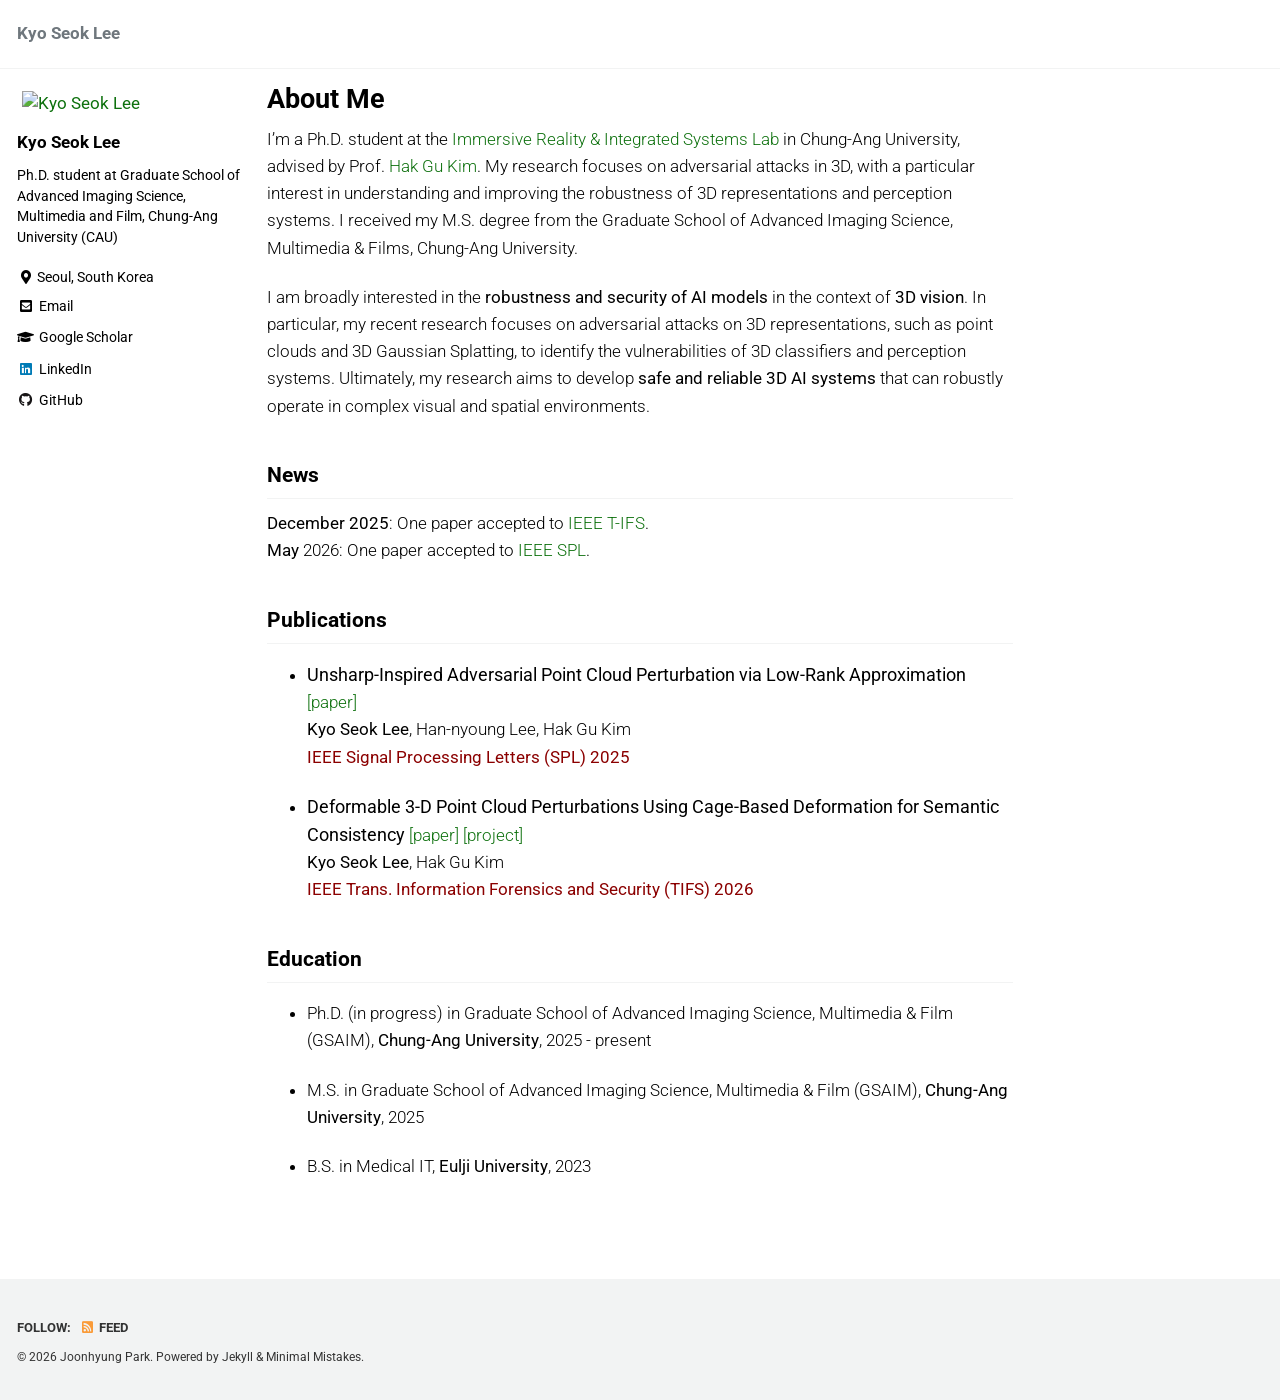
==== index.html @ c9bb4ba4 "Update index.html" ====
<!doctype html>
<!--
  Minimal Mistakes Jekyll Theme 4.24.0 by Michael Rose
  Copyright 2013-2020 Michael Rose - mademistakes.com | @mmistakes
  Free for personal and commercial use under the MIT license
  https://github.com/mmistakes/minimal-mistakes/blob/master/LICENSE
-->
<html lang="en" class="no-js">
  <head>
    <meta charset="utf-8">

<!-- begin _includes/seo.html --><title>About Me - Kyo Seok Lee</title>
<meta name="description" content="About Me">


  <meta name="author" content="Kyo Seok Lee">
  


<meta property="og:type" content="website">
<meta property="og:locale" content="en_US">
<meta property="og:site_name" content="Kyo Seok Lee">
<meta property="og:title" content="About Me">
<meta property="og:url" content="https://kslee990614.github.io//">


  <meta property="og:description" content="About Me">











  

  


<link rel="canonical" href="https://kslee990614.github.io//">




<script type="application/ld+json">
  {
    "@context": "https://schema.org",
    
      "@type": "Person",
      "name": "Kyo Seok Lee",
      "url": "https://kslee990614.github.io//"
    
  }
</script>







<!-- end _includes/seo.html -->



  <link href="/feed.xml" type="application/atom+xml" rel="alternate" title="Kyo Seok Lee Feed">


<!-- https://t.co/dKP3o1e -->
<meta name="viewport" content="width=device-width, initial-scale=1.0">

<script>
  document.documentElement.className = document.documentElement.className.replace(/\bno-js\b/g, '') + ' js ';
</script>

<!-- For all browsers -->
<link rel="stylesheet" href="/assets/css/main.css">
<link rel="stylesheet" href="/assets/css/custom.css">
<link rel="preload" href="https://cdn.jsdelivr.net/npm/@fortawesome/fontawesome-free@5/css/all.min.css" as="style" onload="this.onload=null;this.rel='stylesheet'">
<noscript><link rel="stylesheet" href="https://cdn.jsdelivr.net/npm/@fortawesome/fontawesome-free@5/css/all.min.css"></noscript>



    <!-- start custom head snippets -->

<!-- insert favicons. use https://realfavicongenerator.net/ -->

<!-- end custom head snippets -->

  </head>

  <body class="layout--single about-page">
    <nav class="skip-links">
  <ul>
    <li><a href="#site-nav" class="screen-reader-shortcut">Skip to primary navigation</a></li>
    <li><a href="#main" class="screen-reader-shortcut">Skip to content</a></li>
    <li><a href="#footer" class="screen-reader-shortcut">Skip to footer</a></li>
  </ul>
</nav>

    <!--[if lt IE 9]>
<div class="notice--danger align-center" style="margin: 0;">You are using an <strong>outdated</strong> browser. Please <a href="https://browsehappy.com/">upgrade your browser</a> to improve your experience.</div>
<![endif]-->

    

<div class="masthead">
  <div class="masthead__inner-wrap">
    <div class="masthead__menu">
      <nav id="site-nav" class="greedy-nav">
        
        <a class="site-title" href="/">
          Kyo Seok Lee
          
        </a>
        <ul class="visible-links"></ul>
        
        <button class="greedy-nav__toggle hidden" type="button">
          <span class="visually-hidden">Toggle menu</span>
          <div class="navicon"></div>
        </button>
        <ul class="hidden-links hidden"></ul>
      </nav>
    </div>
  </div>
</div>


    <div class="initial-content">
      



<div id="main" role="main">
  
  <div class="sidebar sticky">
  


<div itemscope itemtype="https://schema.org/Person" class="h-card">

  
    <div class="author__avatar">
      <a href="https://kslee990614.github.io//">
        <img src="/images/kslee_profile.jpg" alt="Kyo Seok Lee" itemprop="image" class="u-photo">
      </a>
    </div>
  

  <div class="author__content">
    <h3 class="author__name p-name" itemprop="name">
      <a class="u-url" rel="me" href="https://kslee990614.github.io//" itemprop="url">Kyo Seok Lee</a>
    </h3>
    
      <div class="author__bio p-note" itemprop="description">
        <p>Ph.D. student at Graduate School of Advanced Imaging Science, Multimedia and Film, Chung-Ang University (CAU)</p>

      </div>
    
  </div>

  <div class="author__urls-wrapper">
    <button class="btn btn--inverse">Follow</button>
    <ul class="author__urls social-icons">
      
        <li itemprop="homeLocation" itemscope itemtype="https://schema.org/Place">
          <i class="fas fa-fw fa-map-marker-alt" aria-hidden="true"></i> <span itemprop="name" class="p-locality">Seoul, South Korea</span>
        </li>
      

      
        
          
            <li><a href="mailto:kslee99@cau.ac.kr" rel="nofollow noopener noreferrer me"><i class="fas fa-fw fa-envelope-square" aria-hidden="true"></i><span class="label">Email</span></a></li>
          
        
          
            <li><a href="https://scholar.google.com/citations?hl=en&user=N39QVlcAAAAJ" rel="nofollow noopener noreferrer me"><i class="fas fa-graduation-cap" aria-hidden="true"></i><span class="label">Google Scholar</span></a></li>
          
        
          
            <li><a href="https://www.linkedin.com/in/kyo-seok-lee-4616b9276/" rel="nofollow noopener noreferrer me"><i class="fab fa-fw fa-linkedin" aria-hidden="true"></i><span class="label">LinkedIn</span></a></li>
          
        
          
        
          
            <li><a href="https://github.com/kslee990614" rel="nofollow noopener noreferrer me"><i class="fab fa-fw fa-github" aria-hidden="true"></i><span class="label">GitHub</span></a></li>
          
        
          
        
      

      

      

      

      

      

      

      

      

      

      

      

      

      

      

      

      

      

      

      

      

      

      

      

      

      <!--
  <li>
    <a href="http://link-to-whatever-social-network.com/user/" itemprop="sameAs" rel="nofollow noopener noreferrer me">
      <i class="fas fa-fw" aria-hidden="true"></i> Custom Social Profile Link
    </a>
  </li>
-->
    </ul>
  </div>
</div>
  
  </div>


  <article class="page h-entry about-page" itemscope itemtype="https://schema.org/CreativeWork">
    <meta itemprop="headline" content="About Me">
    <meta itemprop="description" content="About Me">
    
    

    <div class="page__inner-wrap">
      
        <header>
          <h1 id="page-title" class="page__title p-name" itemprop="headline">
            <a href="https://kslee990614.github.io//" class="u-url" itemprop="url">About Me
</a>
          </h1>
          


        </header>
      

      <section class="page__content e-content" itemprop="text">
        
        <p>I’m a Ph.D. student at the <a href="https://www.irislab.cau.ac.kr/">Immersive Reality & Integrated Systems Lab</a> in Chung-Ang University, advised by Prof. <a href="https://hgkimcau.github.io/">Hak Gu Kim</a>. My research focuses on adversarial attacks in 3D, with a particular interest in understanding and improving the robustness of 3D representations and perception systems. I received my M.S. degree from the Graduate School of Advanced Imaging Science, Multimedia & Films, Chung-Ang University.</p>
        
<!-- My research interest falls into enhancing the understanding of unstructured/video data modalities through the guidance of large language models. With these goals in mind, my recent focus has been on linking diverse modalities into the core of large language model **through the lens of graph-structured knowledge**, *e.g.* object graphs (3D vision), knowledge graphs (natural language), and scene graphs (video). In this endeavor, I work on building algorithms that leverage relational information of data therein, **revisiting real-world problems within a graph-based framework to provide a structured understanding of complex data modalities** in large language models. -->
<p>I am broadly interested in the <strong>robustness and security of AI models</strong> in the context of <strong>3D vision</strong>. In particular, my recent research focuses on adversarial attacks on 3D representations, such as point clouds and 3D Gaussian Splatting, to identify the vulnerabilities of 3D classifiers and perception systems. Ultimately, my research aims to develop <strong>safe and reliable 3D AI systems</strong> that can robustly operate in complex visual and spatial environments.</p>

<!-- Before the LLM era, I worked on modeling complex modalities through the lens of graph-structured knowledge, revisiting real-world problems to provide compositional understanding to machine learning models. -->

<!-- - Multimodal Large Language Models: Generation and Comprehension
- Multimodal Reasoning
- Graphical User Interface (GUI) Agent
- Compositional Generalization (*a.k.a* Object-centric Learning)
- Graph-driven Compositional Modal Understanding -->

<!---**Learning on 3D Vision**\\
My primary research interest in 3D vision falls into two branches following: 1) **Cross-modal 3D understanding**. It aims to harness the power of auxiliary data modalities for an in-depth comprehension of complex 3D data. Currently, I'm working on open-vocabulary 3D scene segmentation with object-relational graphs leveraging recent language foundation models' capabilities. 2) **Sim-to-real adaptation for 3D data**. My recent research efforts have been dedicated to narrowing the domain gap between synthetic and real-world 3D data. Ranging from developing adaptation strategies to curating 3D photorealistic datasets, my recent objective is to facilitate successful sim-to-real transfer across a broad range of 3D vision tasks.
-->
<h2 id="news">News</h2>
<p>
<strong>December 2025</strong>: One paper accepted to <span style="color:#0E710E;">IEEE T-IFS</span>.<br>
<strong>May</strong> 2026</strong>: One paper accepted to <span style="color:#0E710E;">IEEE SPL</span>.<br>
</p>

<h2 id="publications">Publications</h2>
<ul>
  <li>
    <p><strong><font size="4">Unsharp-Inspired Adversarial Point Cloud Perturbation via Low-Rank Approximation</font></strong>
<a href="https://ieeexplore.ieee.org/document/11534487">[paper]</a> <br>
<strong>Kyo Seok Lee</strong>, Han-nyoung Lee, Hak Gu Kim
<br>
<span style="color:darkred"><strong>IEEE Signal Processing Letters (SPL) 2025</strong></span></p>
  </li>

  <li>
    <p><strong><font size="4">Deformable 3-D Point Cloud Perturbations Using Cage-Based Deformation for Semantic Consistency</font></strong>
<a href="https://ieeexplore.ieee.org/document/11320277">[paper]</a> 
<a href="https://cau-irislab.github.io/Deformable-3D-ADV/">[project]</a> <br>
<strong>Kyo Seok Lee</strong>, Hak Gu Kim
<br>
<span style="color:darkred"><strong>IEEE Trans. Information Forensics and Security (TIFS) 2026</strong></span></p>
  </li>
</ul>

<h2 id="education">Education</h2>
<ul>
  <li>
    <p>Ph.D. (in progress) in Graduate School of Advanced Imaging Science, Multimedia & Film (GSAIM), 
    <strong>Chung-Ang University</strong>, 2025 - present</p>
  </li>

  <li>
    <p>M.S. in Graduate School of Advanced Imaging Science, Multimedia & Film (GSAIM), 
    <strong>Chung-Ang University</strong>, 2025</p>
  </li>

  <li>
    <p>B.S. in Medical IT, 
    <strong>Eulji University</strong>, 2023</p>
  </li>
</ul>
        
      </section>

      <footer class="page__meta">
        
        


        

      </footer>

      

      
    </div>

    
  </article>

  
  
</div>
    </div>

    

    <div id="footer" class="page__footer">
      <footer>
        <!-- start custom footer snippets -->

<!-- end custom footer snippets -->
        <div class="page__footer-follow">
  <ul class="social-icons">
    
      <li><strong>Follow:</strong></li>
    

    
      
        
      
        
      
        
      
        
      
        
      
        
      
    

    
      <li><a href="/feed.xml"><i class="fas fa-fw fa-rss-square" aria-hidden="true"></i> Feed</a></li>
    
  </ul>
</div>

<div class="page__footer-copyright">© 2026 Joonhyung Park. Powered by <a href="https://jekyllrb.com" rel="nofollow">Jekyll</a> &amp; <a href="https://mademistakes.com/work/minimal-mistakes-jekyll-theme/" rel="nofollow">Minimal Mistakes</a>.</div>

      </footer>
    </div>

    
  <script src="/assets/js/main.min.js"></script>










  </body>
</html>
---- assets/css/main.css ----
@import url("https://fonts.googleapis.com/css2?family=Roboto:wght@300;400;500;700&family=Roboto+Slab:wght@300;400;500;700&display=swap");.page__content p,.page__content li,.page__content blockquote,.page__content td,.page__content th{font-family:'Roboto', sans-serif;font-weight:300;line-height:1.6em;color:#000}.page__content strong,.page__content b{font-weight:400}.navigation ul a{font-family:'Roboto Slab', serif;font-weight:400}a{text-decoration:none}a:hover{text-decoration:none}/*!
 * Minimal Mistakes Jekyll Theme 4.24.0 by Michael Rose
 * Copyright 2013-2020 Michael Rose - mademistakes.com | @mmistakes
 * Licensed under MIT (https://github.com/mmistakes/minimal-mistakes/blob/master/LICENSE)
*/.mfp-counter{font-family:"Roboto Slab",serif}.mfp-bg{top:0;left:0;width:100%;height:100%;z-index:1042;overflow:hidden;position:fixed;background:#000;opacity:.8;filter:alpha(opacity=80)}.mfp-wrap{top:0;left:0;width:100%;height:100%;z-index:1043;position:fixed;outline:none !important;-webkit-backface-visibility:hidden}.mfp-container{text-align:center;position:absolute;width:100%;height:100%;left:0;top:0;padding:0 8px;-webkit-box-sizing:border-box;-moz-box-sizing:border-box;box-sizing:border-box}.mfp-container:before{content:'';display:inline-block;height:100%;vertical-align:middle}.mfp-align-top .mfp-container:before{display:none}.mfp-content{position:relative;display:inline-block;vertical-align:middle;margin:0 auto;text-align:left;z-index:1045}.mfp-inline-holder .mfp-content,.mfp-ajax-holder .mfp-content{width:100%;cursor:auto}.mfp-ajax-cur{cursor:progress}.mfp-zoom-out-cur,.mfp-zoom-out-cur .mfp-image-holder .mfp-close{cursor:-moz-zoom-out;cursor:-webkit-zoom-out;cursor:zoom-out}.mfp-zoom{cursor:pointer;cursor:-webkit-zoom-in;cursor:-moz-zoom-in;cursor:zoom-in}.mfp-auto-cursor .mfp-content{cursor:auto}.mfp-close,.mfp-arrow,.mfp-preloader,.mfp-counter{-webkit-user-select:none;-moz-user-select:none;user-select:none}.mfp-loading.mfp-figure{display:none}.mfp-hide{display:none !important}.mfp-preloader{color:#ccc;position:absolute;top:50%;width:auto;text-align:center;margin-top:-0.8em;left:8px;right:8px;z-index:1044}.mfp-preloader a{color:#ccc}.mfp-preloader a:hover{color:#fff}.mfp-s-ready .mfp-preloader{display:none}.mfp-s-error .mfp-content{display:none}button.mfp-close,button.mfp-arrow{overflow:visible;cursor:pointer;background:transparent;border:0;-webkit-appearance:none;display:block;outline:none;padding:0;z-index:1046;-webkit-box-shadow:none;box-shadow:none}button::-moz-focus-inner{padding:0;border:0}.mfp-close{width:44px;height:44px;line-height:44px;position:absolute;right:0;top:0;text-decoration:none;text-align:center;opacity:1;filter:alpha(opacity=100);padding:0 0 18px 10px;color:#fff;font-style:normal;font-size:28px;font-family:"Roboto Slab",serif}.mfp-close:hover,.mfp-close:focus{opacity:1;filter:alpha(opacity=100)}.mfp-close:active{top:1px}.mfp-close-btn-in .mfp-close{color:#fff}.mfp-image-holder .mfp-close,.mfp-iframe-holder .mfp-close{color:#fff;right:-6px;text-align:right;padding-right:6px;width:100%}.mfp-counter{position:absolute;top:0;right:0;color:#ccc;font-size:12px;line-height:18px}.mfp-arrow{position:absolute;opacity:1;filter:alpha(opacity=100);margin:0;top:50%;margin-top:-55px;padding:0;width:90px;height:110px;-webkit-tap-highlight-color:transparent}.mfp-arrow:active{margin-top:-54px}.mfp-arrow:hover,.mfp-arrow:focus{opacity:1;filter:alpha(opacity=100)}.mfp-arrow:before,.mfp-arrow:after,.mfp-arrow .mfp-b,.mfp-arrow .mfp-a{content:'';display:block;width:0;height:0;position:absolute;left:0;top:0;margin-top:35px;margin-left:35px;border:medium inset transparent}.mfp-arrow:after,.mfp-arrow .mfp-a{border-top-width:13px;border-bottom-width:13px;top:8px}.mfp-arrow:before,.mfp-arrow .mfp-b{border-top-width:21px;border-bottom-width:21px;opacity:0.7}.mfp-arrow-left{left:0}.mfp-arrow-left:after,.mfp-arrow-left .mfp-a{border-right:17px solid #fff;margin-left:31px}.mfp-arrow-left:before,.mfp-arrow-left .mfp-b{margin-left:25px;border-right:27px solid #fff}.mfp-arrow-right{right:0}.mfp-arrow-right:after,.mfp-arrow-right .mfp-a{border-left:17px solid #fff;margin-left:39px}.mfp-arrow-right:before,.mfp-arrow-right .mfp-b{border-left:27px solid #fff}.mfp-iframe-holder{padding-top:40px;padding-bottom:40px}.mfp-iframe-holder .mfp-content{line-height:0;width:100%;max-width:900px}.mfp-iframe-holder .mfp-close{top:-40px}.mfp-iframe-scaler{width:100%;height:0;overflow:hidden;padding-top:56.25%}.mfp-iframe-scaler iframe{position:absolute;display:block;top:0;left:0;width:100%;height:100%;box-shadow:0 0 8px rgba(0,0,0,0.6);background:#000}img.mfp-img{width:auto;max-width:100%;height:auto;display:block;line-height:0;-webkit-box-sizing:border-box;-moz-box-sizing:border-box;box-sizing:border-box;padding:40px 0 40px;margin:0 auto}.mfp-figure{line-height:0}.mfp-figure:after{content:'';position:absolute;left:0;top:40px;bottom:40px;display:block;right:0;width:auto;height:auto;z-index:-1;box-shadow:0 0 8px rgba(0,0,0,0.6);background:#444}.mfp-figure small{color:#bdbdbd;display:block;font-size:12px;line-height:14px}.mfp-figure figure{margin:0}.mfp-figure figcaption{margin-top:0;margin-bottom:0}.mfp-bottom-bar{margin-top:-36px;position:absolute;top:100%;left:0;width:100%;cursor:auto}.mfp-title{text-align:left;line-height:18px;color:#f3f3f3;word-wrap:break-word;padding-right:36px}.mfp-image-holder .mfp-content{max-width:100%}.mfp-gallery .mfp-image-holder .mfp-figure{cursor:pointer}@media screen and (max-width: 800px) and (orientation: landscape), screen and (max-height: 300px){.mfp-img-mobile .mfp-image-holder{padding-left:0;padding-right:0}.mfp-img-mobile img.mfp-img{padding:0}.mfp-img-mobile .mfp-figure:after{top:0;bottom:0}.mfp-img-mobile .mfp-figure small{display:inline;margin-left:5px}.mfp-img-mobile .mfp-bottom-bar{background:rgba(0,0,0,0.6);bottom:0;margin:0;top:auto;padding:3px 5px;position:fixed;-webkit-box-sizing:border-box;-moz-box-sizing:border-box;box-sizing:border-box}.mfp-img-mobile .mfp-bottom-bar:empty{padding:0}.mfp-img-mobile .mfp-counter{right:5px;top:3px}.mfp-img-mobile .mfp-close{top:0;right:0;width:35px;height:35px;line-height:35px;background:rgba(0,0,0,0.6);position:fixed;text-align:center;padding:0}}@media all and (max-width: 900px){.mfp-arrow{-webkit-transform:scale(0.75);transform:scale(0.75)}.mfp-arrow-left{-webkit-transform-origin:0;transform-origin:0}.mfp-arrow-right{-webkit-transform-origin:100%;transform-origin:100%}.mfp-container{padding-left:6px;padding-right:6px}}.mfp-ie7 .mfp-img{padding:0}.mfp-ie7 .mfp-bottom-bar{width:600px;left:50%;margin-left:-300px;margin-top:5px;padding-bottom:5px}.mfp-ie7 .mfp-container{padding:0}.mfp-ie7 .mfp-content{padding-top:44px}.mfp-ie7 .mfp-close{top:0;right:0;padding-top:0}a:focus,button:focus{outline:thin dotted #6f777d;outline:5px auto #6f777d;outline-offset:-2px}*{box-sizing:border-box}html{box-sizing:border-box;background-color:#fff;font-size:16px;-webkit-text-size-adjust:100%;-ms-text-size-adjust:100%}@media (min-width: 48em){html{font-size:15px}}@media (min-width: 57.8125em){html{font-size:15px}}@media (min-width: 80em){html{font-size:17px}}body{margin:0}::-moz-selection{color:#fff;background:#000}::selection{color:#fff;background:#000}article,aside,details,figcaption,figure,footer,header,hgroup,main,nav,section{display:block}audio,canvas,video{display:inline-block;*display:inline;*zoom:1}audio:not([controls]){display:none}a{color:#0E710E}a:hover,a:active{outline:0}sub,sup{position:relative;font-size:75%;line-height:0;vertical-align:baseline}sup{top:-0.5em}sub{bottom:-0.25em}img{max-width:100%;width:auto\9;height:auto;vertical-align:middle;border:0;-ms-interpolation-mode:bicubic}#map_canvas img,.google-maps img{max-width:none}button,input,select,textarea{margin:0;font-size:100%;vertical-align:middle}button,input{*overflow:visible;line-height:normal}button::-moz-focus-inner,input::-moz-focus-inner{padding:0;border:0}button,html input[type="button"],input[type="reset"],input[type="submit"]{-webkit-appearance:button;cursor:pointer}label,select,button,input[type="button"],input[type="reset"],input[type="submit"],input[type="radio"],input[type="checkbox"]{cursor:pointer}input[type="search"]{box-sizing:border-box;-webkit-appearance:textfield}input[type="search"]::-webkit-search-decoration,input[type="search"]::-webkit-search-cancel-button{-webkit-appearance:none}textarea{overflow:auto;vertical-align:top}html{position:relative;min-height:100%}body{margin:0;padding:0;color:#000;font-family:"Roboto",sans-serif;line-height:1.5}body.overflow--hidden{overflow:hidden}h1,h2,h3,h4,h5,h6{margin:2em 0 0.5em;line-height:1.2;font-family:"Roboto",sans-serif;font-weight:bold}h1{margin-top:0;font-size:1.563em}h2{font-size:1.25em}h3{font-size:1.125em}h4{font-size:1.0625em}h5{font-size:1.03125em}h6{font-size:1em}small,.small{font-size:.75em}p{margin-bottom:1.3em}u,ins{text-decoration:none;border-bottom:1px solid #000}u a,ins a{color:inherit}del a{color:inherit}p,pre,blockquote,ul,ol,dl,figure,table,fieldset{orphans:3;widows:3}abbr[title],abbr[data-original-title]{text-decoration:none;cursor:help;border-bottom:1px dotted #000}blockquote{margin:2em 1em 2em 0;padding-left:1em;padding-right:1em;font-style:italic;border-left:0.25em solid #6f777d}blockquote cite{font-style:italic}blockquote cite:before{content:"\2014";padding-right:5px}a:visited{color:#0E710E}a:hover{color:#0b550b;outline:0}tt,code,kbd,samp,pre{font-family:Monaco,Consolas,"Lucida Console",monospace}pre{overflow-x:auto}p>code,a>code,li>code,figcaption>code,td>code{padding-top:0.1rem;padding-bottom:0.1rem;font-size:0.8em;background:#fafafa;border-radius:4px}p>code:before,p>code:after,a>code:before,a>code:after,li>code:before,li>code:after,figcaption>code:before,figcaption>code:after,td>code:before,td>code:after{letter-spacing:-0.2em;content:"\00a0"}hr{display:block;margin:1em 0;border:0;border-top:1px solid #f2f3f3}ul li,ol li{margin-bottom:0.5em}li ul,li ol{margin-top:0.5em}figure{display:-webkit-box;display:flex;-webkit-box-pack:justify;justify-content:space-between;-webkit-box-align:start;align-items:flex-start;flex-wrap:wrap;margin:2em 0}figure img,figure iframe,figure .fluid-width-video-wrapper{margin-bottom:1em}figure img{width:100%;border-radius:4px;-webkit-transition:all 0.2s ease-in-out;transition:all 0.2s ease-in-out}figure>a{display:block}@media (min-width: 37.5em){figure.half>a,figure.half>img{width:calc(50% - 0.5em)}}figure.half figcaption{width:100%}@media (min-width: 37.5em){figure.third>a,figure.third>img{width:calc(33.3333% - 0.5em)}}figure.third figcaption{width:100%}figcaption{margin-bottom:0.5em;color:#333;font-family:"Roboto Slab",serif;font-size:.75em}figcaption a{-webkit-transition:all 0.2s ease-in-out;transition:all 0.2s ease-in-out}figcaption a:hover{color:#0b550b}svg:not(:root){overflow:hidden}nav ul{margin:0;padding:0}nav li{list-style:none}nav a{text-decoration:none}nav ul li,nav ol li{margin-bottom:0}nav li ul,nav li ol{margin-top:0}b,i,strong,em,blockquote,p,q,span,figure,img,h1,h2,header,input,a,tr,td,form button,input[type="submit"],.btn,.highlight,.archive__item-teaser{-webkit-transition:all 0.2s ease-in-out;transition:all 0.2s ease-in-out}form{margin:0 0 5px 0;padding:1em;background-color:#f2f3f3}form fieldset{margin-bottom:5px;padding:0;border-width:0}form legend{display:block;width:100%;margin-bottom:10px;*margin-left:-7px;padding:0;color:#000;border:0;white-space:normal}form p{margin-bottom:2.5px}form ul{list-style-type:none;margin:0 0 5px 0;padding:0}form br{display:none}label,input,button,select,textarea{vertical-align:baseline;*vertical-align:middle}input,button,select,textarea{box-sizing:border-box;font-family:-apple-system,BlinkMacSystemFont,"Roboto","Segoe UI","Helvetica Neue","Lucida Grande",Arial,sans-serif}label{display:block;margin-bottom:0.25em;color:#000;cursor:pointer}label small{font-size:.75em}label input,label textarea,label select{display:block}input,textarea,select{display:inline-block;width:100%;padding:0.25em;margin-bottom:0.5em;color:#000;background-color:#fff;border:#f2f3f3;border-radius:4px;box-shadow:0 1px 1px rgba(0,0,0,0.125)}.input-mini{width:60px}.input-small{width:90px}input[type="image"],input[type="checkbox"],input[type="radio"]{width:auto;height:auto;padding:0;margin:3px 0;*margin-top:0;line-height:normal;cursor:pointer;border-radius:0;border:0 \9;box-shadow:none}input[type="checkbox"],input[type="radio"]{box-sizing:border-box;padding:0;*width:13px;*height:13px}input[type="image"]{border:0}input[type="file"]{width:auto;padding:initial;line-height:initial;border:initial;background-color:transparent;background-color:initial;box-shadow:none}input[type="button"],input[type="reset"],input[type="submit"]{width:auto;height:auto;cursor:pointer;*overflow:visible}select,input[type="file"]{*margin-top:4px}select{width:auto;background-color:#fff}select[multiple],select[size]{height:auto}textarea{resize:vertical;height:auto;overflow:auto;vertical-align:top}input[type="hidden"]{display:none}.form{position:relative}.radio,.checkbox{padding-left:18px;font-weight:normal}.radio input[type="radio"],.checkbox input[type="checkbox"]{float:left;margin-left:-18px}.radio.inline,.checkbox.inline{display:inline-block;padding-top:5px;margin-bottom:0;vertical-align:middle}.radio.inline+.radio.inline,.checkbox.inline+.checkbox.inline{margin-left:10px}input[disabled],select[disabled],textarea[disabled],input[readonly],select[readonly],textarea[readonly]{opacity:0.5;cursor:not-allowed}input:focus,textarea:focus{border-color:#6f777d;outline:0;outline:thin dotted \9;box-shadow:inset 0 1px 3px rgba(0,0,0,0.06),0 0 5px rgba(111,119,125,0.7)}input[type="file"]:focus,input[type="radio"]:focus,input[type="checkbox"]:focus,select:focus{box-shadow:none}.help-block,.help-inline{color:#333}.help-block{display:block;margin-bottom:1em;line-height:1em}.help-inline{display:inline-block;vertical-align:middle;padding-left:5px}.form-group{margin-bottom:5px;padding:0;border-width:0}.form-inline input,.form-inline textarea,.form-inline select{display:inline-block;margin-bottom:0}.form-inline label{display:inline-block}.form-inline .radio,.form-inline .checkbox,.form-inline .radio{padding-left:0;margin-bottom:0;vertical-align:middle}.form-inline .radio input[type="radio"],.form-inline .checkbox input[type="checkbox"]{float:left;margin-left:0;margin-right:3px}.form-search input,.form-search textarea,.form-search select{display:inline-block;margin-bottom:0}.form-search .search-query{padding-left:14px;padding-right:14px;margin-bottom:0;border-radius:14px}.form-search label{display:inline-block}.form-search .radio,.form-search .checkbox,.form-inline .radio{padding-left:0;margin-bottom:0;vertical-align:middle}.form-search .radio input[type="radio"],.form-search .checkbox input[type="checkbox"]{float:left;margin-left:0;margin-right:3px}.form--loading:before{content:""}.form--loading .form__spinner{display:block}.form:before{position:absolute;top:0;left:0;width:100%;height:100%;background-color:rgba(255,255,255,0.7);z-index:10}.form__spinner{display:none;position:absolute;top:50%;left:50%;z-index:11}table{display:block;margin-bottom:1em;width:100%;font-family:"Roboto",sans-serif;font-size:.75em;border-collapse:collapse;overflow-x:auto}table+table{margin-top:1em}thead{background-color:#f2f3f3;border-bottom:2px solid #b6b6b6}th{padding:0.5em;font-weight:bold;text-align:left}td{padding:0.5em;border-bottom:1px solid #b6b6b6}tr,td,th{vertical-align:middle}@-webkit-keyframes intro{0%{opacity:0}100%{opacity:1}}@keyframes intro{0%{opacity:0}100%{opacity:1}}.btn{display:inline-block;margin-bottom:0.25em;padding:0.5em 1em;font-family:-apple-system,BlinkMacSystemFont,"Roboto","Segoe UI","Helvetica Neue","Lucida Grande",Arial,sans-serif;font-size:.75em;font-weight:bold;text-align:center;text-decoration:none;border-width:0;border-radius:4px;cursor:pointer}.btn .icon{margin-right:0.5em}.btn .icon+.hidden{margin-left:-0.5em}.btn--primary{background-color:#6f777d;color:#fff}.btn--primary:visited{background-color:#6f777d;color:#fff}.btn--primary:hover{background-color:#595f64;color:#fff}.btn--inverse{background-color:#fff;color:#3d4144;border:1px solid #f2f3f3}.btn--inverse:visited{background-color:#fff;color:#3d4144}.btn--inverse:hover{background-color:#ccc;color:#3d4144}.btn--light-outline{background-color:transparent;color:#fff;border:1px solid #fff}.btn--light-outline:visited{background-color:transparent;color:#fff}.btn--light-outline:hover{background-color:rgba(0,0,0,0.2);color:#fff}.btn--success{background-color:#3fa63f;color:#fff}.btn--success:visited{background-color:#3fa63f;color:#fff}.btn--success:hover{background-color:#328532;color:#fff}.btn--warning{background-color:#d67f05;color:#fff}.btn--warning:visited{background-color:#d67f05;color:#fff}.btn--warning:hover{background-color:#ab6604;color:#fff}.btn--danger{background-color:#ee5f5b;color:#fff}.btn--danger:visited{background-color:#ee5f5b;color:#fff}.btn--danger:hover{background-color:#be4c49;color:#fff}.btn--info{background-color:#3b9cba;color:#fff}.btn--info:visited{background-color:#3b9cba;color:#fff}.btn--info:hover{background-color:#2f7d95;color:#fff}.btn--facebook{background-color:#3b5998;color:#fff}.btn--facebook:visited{background-color:#3b5998;color:#fff}.btn--facebook:hover{background-color:#2f477a;color:#fff}.btn--twitter{background-color:#55acee;color:#fff}.btn--twitter:visited{background-color:#55acee;color:#fff}.btn--twitter:hover{background-color:#448abe;color:#fff}.btn--linkedin{background-color:#007bb6;color:#fff}.btn--linkedin:visited{background-color:#007bb6;color:#fff}.btn--linkedin:hover{background-color:#006292;color:#fff}.btn--block{display:block;width:100%}.btn--block+.btn--block{margin-top:0.25em}.btn--disabled{pointer-events:none;cursor:not-allowed;filter:alpha(opacity=65);box-shadow:none;opacity:0.65}.btn--x-large{font-size:1.25em}.btn--large{font-size:1em}.btn--small{font-size:.6875em}.notice{margin:2em 0 !important;padding:1em;color:#000;font-family:"Roboto",sans-serif;font-size:.75em !important;text-indent:initial;background-color:#f2f3f3;border-radius:4px;box-shadow:0 1px 1px rgba(189,193,196,0.25)}.notice h4{margin-top:0 !important;margin-bottom:0.75em;line-height:inherit}.page__content .notice h4{margin-bottom:0;font-size:1em}.notice p:last-child{margin-bottom:0 !important}.notice h4+p{margin-top:0;padding-top:0}.notice a{color:#aaaeb0}.notice a:hover{color:#5f6162}.notice code{background-color:#f8f9f9}.notice pre code{background-color:inherit}.notice ul:last-child{margin-bottom:0}.notice--primary{margin:2em 0 !important;padding:1em;color:#000;font-family:"Roboto",sans-serif;font-size:.75em !important;text-indent:initial;background-color:#e2e4e5;border-radius:4px;box-shadow:0 1px 1px rgba(111,119,125,0.25)}.notice--primary h4{margin-top:0 !important;margin-bottom:0.75em;line-height:inherit}.page__content .notice--primary h4{margin-bottom:0;font-size:1em}.notice--primary p:last-child{margin-bottom:0 !important}.notice--primary h4+p{margin-top:0;padding-top:0}.notice--primary a{color:#646b71}.notice--primary a:hover{color:#383c3f}.notice--primary code{background-color:#f1f1f2}.notice--primary pre code{background-color:inherit}.notice--primary ul:last-child{margin-bottom:0}.notice--info{margin:2em 0 !important;padding:1em;color:#000;font-family:"Roboto",sans-serif;font-size:.75em !important;text-indent:initial;background-color:#d8ebf1;border-radius:4px;box-shadow:0 1px 1px rgba(59,156,186,0.25)}.notice--info h4{margin-top:0 !important;margin-bottom:0.75em;line-height:inherit}.page__content .notice--info h4{margin-bottom:0;font-size:1em}.notice--info p:last-child{margin-bottom:0 !important}.notice--info h4+p{margin-top:0;padding-top:0}.notice--info a{color:#358ca7}.notice--info a:hover{color:#1e4e5d}.notice--info code{background-color:#ebf5f8}.notice--info pre code{background-color:inherit}.notice--info ul:last-child{margin-bottom:0}.notice--warning{margin:2em 0 !important;padding:1em;color:#000;font-family:"Roboto",sans-serif;font-size:.75em !important;text-indent:initial;background-color:#f7e5cd;border-radius:4px;box-shadow:0 1px 1px rgba(214,127,5,0.25)}.notice--warning h4{margin-top:0 !important;margin-bottom:0.75em;line-height:inherit}.page__content .notice--warning h4{margin-bottom:0;font-size:1em}.notice--warning p:last-child{margin-bottom:0 !important}.notice--warning h4+p{margin-top:0;padding-top:0}.notice--warning a{color:#c17205}.notice--warning a:hover{color:#6b4003}.notice--warning code{background-color:#fbf2e6}.notice--warning pre code{background-color:inherit}.notice--warning ul:last-child{margin-bottom:0}.notice--success{margin:2em 0 !important;padding:1em;color:#000;font-family:"Roboto",sans-serif;font-size:.75em !important;text-indent:initial;background-color:#d9edd9;border-radius:4px;box-shadow:0 1px 1px rgba(63,166,63,0.25)}.notice--success h4{margin-top:0 !important;margin-bottom:0.75em;line-height:inherit}.page__content .notice--success h4{margin-bottom:0;font-size:1em}.notice--success p:last-child{margin-bottom:0 !important}.notice--success h4+p{margin-top:0;padding-top:0}.notice--success a{color:#399539}.notice--success a:hover{color:#205320}.notice--success code{background-color:#ecf6ec}.notice--success pre code{background-color:inherit}.notice--success ul:last-child{margin-bottom:0}.notice--danger{margin:2em 0 !important;padding:1em;color:#000;font-family:"Roboto",sans-serif;font-size:.75em !important;text-indent:initial;background-color:#fcdfde;border-radius:4px;box-shadow:0 1px 1px rgba(238,95,91,0.25)}.notice--danger h4{margin-top:0 !important;margin-bottom:0.75em;line-height:inherit}.page__content .notice--danger h4{margin-bottom:0;font-size:1em}.notice--danger p:last-child{margin-bottom:0 !important}.notice--danger h4+p{margin-top:0;padding-top:0}.notice--danger a{color:#d65652}.notice--danger a:hover{color:#77302e}.notice--danger code{background-color:#fdefef}.notice--danger pre code{background-color:inherit}.notice--danger ul:last-child{margin-bottom:0}.masthead{position:relative;border-bottom:1px solid #f2f3f3;-webkit-animation:intro 0.3s both;animation:intro 0.3s both;-webkit-animation-delay:0.15s;animation-delay:0.15s;z-index:20}.masthead__inner-wrap{clear:both;margin-left:auto;margin-right:auto;padding:1em;max-width:100%;display:-webkit-box;display:-ms-flexbox;display:flex;-webkit-box-pack:justify;-ms-flex-pack:justify;justify-content:space-between;font-family:-apple-system,BlinkMacSystemFont,"Roboto","Segoe UI","Helvetica Neue","Lucida Grande",Arial,sans-serif}.masthead__inner-wrap::after{clear:both;content:"";display:table}@media (min-width: 80em){.masthead__inner-wrap{max-width:1280px}}.masthead__inner-wrap nav{z-index:10}.masthead__inner-wrap a{text-decoration:none}.site-logo img{max-height:2rem}.site-title{display:-webkit-box;display:-ms-flexbox;display:flex;-ms-flex-item-align:center;align-self:center;font-weight:bold}.site-subtitle{display:block;font-size:.625em}.masthead__menu{float:left;margin-left:0;margin-right:0;width:100%;clear:both}.masthead__menu .site-nav{margin-left:0}@media (min-width: 37.5em){.masthead__menu .site-nav{float:right}}.masthead__menu ul{margin:0;padding:0;clear:both;list-style-type:none}.masthead__menu-item{display:block;list-style-type:none;white-space:nowrap}.masthead__menu-item--lg{padding-right:2em;font-weight:700}.breadcrumbs{clear:both;margin:0 auto;max-width:100%;padding-left:1em;padding-right:1em;font-family:-apple-system,BlinkMacSystemFont,"Roboto","Segoe UI","Helvetica Neue","Lucida Grande",Arial,sans-serif;-webkit-animation:intro 0.3s both;animation:intro 0.3s both;-webkit-animation-delay:0.3s;animation-delay:0.3s}.breadcrumbs::after{clear:both;content:"";display:table}@media (min-width: 80em){.breadcrumbs{max-width:1280px}}.breadcrumbs ol{padding:0;list-style:none;font-size:.75em}@media (min-width: 57.8125em){.breadcrumbs ol{float:right;width:calc(100% - 150px)}}@media (min-width: 80em){.breadcrumbs ol{width:calc(100% - 250px)}}.breadcrumbs li{display:inline}.breadcrumbs .current{font-weight:bold}.pagination{clear:both;float:left;margin-top:1em;padding-top:1em;width:100%}.pagination::after{clear:both;content:"";display:table}.pagination ul{margin:0;padding:0;list-style-type:none;font-family:-apple-system,BlinkMacSystemFont,"Roboto","Segoe UI","Helvetica Neue","Lucida Grande",Arial,sans-serif}.pagination li{display:block;float:left;margin-left:-1px}.pagination li a{display:block;margin-bottom:0.25em;padding:0.5em 1em;font-family:-apple-system,BlinkMacSystemFont,"Roboto","Segoe UI","Helvetica Neue","Lucida Grande",Arial,sans-serif;font-size:14px;font-weight:bold;line-height:1.5;text-align:center;text-decoration:none;color:#333;border:1px solid #b6b6b6;border-radius:0}.pagination li a:hover{color:#0b550b}.pagination li a.current,.pagination li a.current.disabled{color:#fff;background:#6f777d}.pagination li a.disabled{color:rgba(51,51,51,0.5);pointer-events:none;cursor:not-allowed}.pagination li:first-child{margin-left:0}.pagination li:first-child a{border-top-left-radius:4px;border-bottom-left-radius:4px}.pagination li:last-child a{border-top-right-radius:4px;border-bottom-right-radius:4px}.pagination--pager{display:block;padding:1em 2em;float:left;width:50%;font-family:-apple-system,BlinkMacSystemFont,"Roboto","Segoe UI","Helvetica Neue","Lucida Grande",Arial,sans-serif;font-size:1em;font-weight:bold;text-align:center;text-decoration:none;color:#333;border:1px solid #b6b6b6;border-radius:4px}.pagination--pager:hover{background-color:#333;color:#fff}.pagination--pager:first-child{border-top-right-radius:0;border-bottom-right-radius:0}.pagination--pager:last-child{margin-left:-1px;border-top-left-radius:0;border-bottom-left-radius:0}.pagination--pager.disabled{color:rgba(51,51,51,0.5);pointer-events:none;cursor:not-allowed}.page__content+.pagination,.page__meta+.pagination,.comment__date+.pagination,.page__share+.pagination,.page__comments+.pagination{margin-top:2em;padding-top:2em;border-top:1px solid #f2f3f3}.greedy-nav{position:relative;display:-webkit-box;display:-ms-flexbox;display:flex;-webkit-box-align:center;-ms-flex-align:center;align-items:center;min-height:2em;background:#fff}.greedy-nav a{display:block;margin:0 1rem;color:#6f777d;text-decoration:none;-webkit-transition:none;transition:none}.greedy-nav a:hover{color:#53595e}.greedy-nav a.site-logo{margin-left:0;margin-right:0.5rem}.greedy-nav a.site-title{margin-left:0}.greedy-nav img{-webkit-transition:none;transition:none}.greedy-nav__toggle{-ms-flex-item-align:center;align-self:center;height:2rem;border:0;outline:none;background-color:transparent;cursor:pointer}.greedy-nav .visible-links{display:-webkit-box;display:-ms-flexbox;display:flex;-webkit-box-pack:end;-ms-flex-pack:end;justify-content:flex-end;-webkit-box-flex:1;-ms-flex:1;flex:1;overflow:hidden}.greedy-nav .visible-links li{-webkit-box-flex:0;-ms-flex:none;flex:none}.greedy-nav .visible-links a{position:relative}.greedy-nav .visible-links a:before{content:"";position:absolute;left:0;bottom:0;height:4px;background:#6f777d;width:100%;-webkit-transition:all 0.2s ease-in-out;transition:all 0.2s ease-in-out;-webkit-transform:scaleX(0) translate3d(0, 0, 0);transform:scaleX(0) translate3d(0, 0, 0)}.greedy-nav .visible-links a:hover:before{-webkit-transform:scaleX(1);-ms-transform:scaleX(1);transform:scaleX(1)}.greedy-nav .hidden-links{position:absolute;top:100%;right:0;margin-top:15px;padding:5px;border:1px solid #f2f3f3;border-radius:4px;background:#fff;-webkit-box-shadow:0 2px 4px 0 rgba(0,0,0,0.16),0 2px 10px 0 rgba(0,0,0,0.12);box-shadow:0 2px 4px 0 rgba(0,0,0,0.16),0 2px 10px 0 rgba(0,0,0,0.12)}.greedy-nav .hidden-links.hidden{display:none}.greedy-nav .hidden-links a{margin:0;padding:10px 20px;font-size:1em}.greedy-nav .hidden-links a:hover{color:#53595e;background:#dbdddf}.greedy-nav .hidden-links:before{content:"";position:absolute;top:-11px;right:10px;width:0;border-style:solid;border-width:0 10px 10px;border-color:#f2f3f3 transparent;display:block;z-index:0}.greedy-nav .hidden-links:after{content:"";position:absolute;top:-10px;right:10px;width:0;border-style:solid;border-width:0 10px 10px;border-color:#fff transparent;display:block;z-index:1}.greedy-nav .hidden-links li{display:block;border-bottom:1px solid #f2f3f3}.greedy-nav .hidden-links li:last-child{border-bottom:none}.no-js .greedy-nav .visible-links{-ms-flex-wrap:wrap;flex-wrap:wrap;overflow:visible}.nav__list{margin-bottom:1.5em}.nav__list input[type="checkbox"],.nav__list label{display:none}@media (max-width: 57.75em){.nav__list label{position:relative;display:inline-block;padding:0.5em 2.5em 0.5em 1em;color:#7a8288;font-size:.75em;font-weight:bold;border:1px solid #bdc1c4;border-radius:4px;z-index:20;-webkit-transition:0.2s ease-out;transition:0.2s ease-out;cursor:pointer}.nav__list label:before,.nav__list label:after{content:"";position:absolute;right:1em;top:1.25em;width:0.75em;height:0.125em;line-height:1;background-color:#7a8288;-webkit-transition:0.2s ease-out;transition:0.2s ease-out}.nav__list label:after{-webkit-transform:rotate(90deg);-ms-transform:rotate(90deg);transform:rotate(90deg)}.nav__list label:hover{color:#fff;border-color:#7a8288;background-color:#333}.nav__list label:hover:before,.nav__list label:hover:after{background-color:#fff}.nav__list input:checked+label{color:white;background-color:#333}.nav__list input:checked+label:before,.nav__list input:checked+label:after{background-color:#fff}.nav__list label:hover:after{-webkit-transform:rotate(90deg);-ms-transform:rotate(90deg);transform:rotate(90deg)}.nav__list input:checked+label:hover:after{-webkit-transform:rotate(0);-ms-transform:rotate(0);transform:rotate(0)}.nav__list ul{margin-bottom:1em}.nav__list a{display:block;padding:0.25em 0}}@media (max-width: 57.75em) and (min-width: 57.8125em){.nav__list a{padding-top:0.125em;padding-bottom:0.125em}}@media (max-width: 57.75em){.nav__list a:hover{text-decoration:underline}}.nav__list .nav__items{margin:0;font-size:1.25rem}.nav__list .nav__items a{color:inherit}.nav__list .nav__items .active{margin-left:-0.5em;padding-left:0.5em;padding-right:0.5em;font-weight:bold}@media (max-width: 57.75em){.nav__list .nav__items{position:relative;max-height:0;opacity:0%;overflow:hidden;z-index:10;-webkit-transition:0.3s ease-in-out;transition:0.3s ease-in-out;-webkit-transform:translate(0, 10%);-ms-transform:translate(0, 10%);transform:translate(0, 10%)}}@media (max-width: 57.75em){.nav__list input:checked ~ .nav__items{-webkit-transition:0.5s ease-in-out;transition:0.5s ease-in-out;max-height:9999px;overflow:visible;opacity:1;margin-top:1em;-webkit-transform:translate(0, 0);-ms-transform:translate(0, 0);transform:translate(0, 0)}}.nav__title{margin:0;padding:0.5rem 0.75rem;font-family:-apple-system,BlinkMacSystemFont,"Roboto","Segoe UI","Helvetica Neue","Lucida Grande",Arial,sans-serif;font-size:1em;font-weight:bold}.nav__sub-title{display:block;margin:0.5rem 0;padding:0.25rem 0;font-family:-apple-system,BlinkMacSystemFont,"Roboto","Segoe UI","Helvetica Neue","Lucida Grande",Arial,sans-serif;font-size:.75em;font-weight:bold;text-transform:uppercase;border-bottom:1px solid #f2f3f3}.toc{font-family:-apple-system,BlinkMacSystemFont,"Roboto","Segoe UI","Helvetica Neue","Lucida Grande",Arial,sans-serif;color:#7a8288;background-color:#fff;border:1px solid #f2f3f3;border-radius:4px;-webkit-box-shadow:0 1px 1px rgba(0,0,0,0.125);box-shadow:0 1px 1px rgba(0,0,0,0.125)}.toc .nav__title{color:#fff;font-size:.75em;background:#6f777d;border-top-left-radius:4px;border-top-right-radius:4px}.toc .active a{background-color:#e2e4e5;color:#3d4144}.toc__menu{margin:0;padding:0;width:100%;list-style:none;font-size:.75em}@media (min-width: 57.8125em){.toc__menu{font-size:.6875em}}.toc__menu a{display:block;padding:0.25rem 0.75rem;color:#333;font-weight:bold;line-height:1.5;border-bottom:1px solid #f2f3f3}.toc__menu a:hover{color:#000}.toc__menu li ul>li a{padding-left:1.25rem;font-weight:normal}.toc__menu li ul li ul>li a{padding-left:1.75rem}.toc__menu li ul li ul li ul>li a{padding-left:2.25rem}.toc__menu li ul li ul li ul li ul>li a{padding-left:2.75rem}.toc__menu li ul li ul li ul li ul li ul>li a{padding-left:3.25rem}.page__footer{clear:both;float:left;margin-left:0;margin-right:0;width:100%;margin-top:3em;color:#333;-webkit-animation:intro 0.3s both;animation:intro 0.3s both;-webkit-animation-delay:0.45s;animation-delay:0.45s;background-color:#f2f3f3}.page__footer::after{clear:both;content:"";display:table}.page__footer footer{clear:both;margin-left:auto;margin-right:auto;margin-top:2em;max-width:100%;padding:0 1em 2em}.page__footer footer::after{clear:both;content:"";display:table}@media (min-width: 80em){.page__footer footer{max-width:1280px}}.page__footer a{color:inherit;text-decoration:none}.page__footer a:hover{text-decoration:underline}.page__footer .fas,.page__footer .fab,.page__footer .far,.page__footer .fal{color:#333}.page__footer-copyright{font-family:"Roboto",sans-serif;font-size:.6875em}.page__footer-follow ul{margin:0;padding:0;list-style-type:none}.page__footer-follow li{display:inline-block;padding-top:5px;padding-bottom:5px;font-family:-apple-system,BlinkMacSystemFont,"Roboto","Segoe UI","Helvetica Neue","Lucida Grande",Arial,sans-serif;font-size:.75em;text-transform:uppercase}.page__footer-follow li+li:before{content:"";padding-right:5px}.page__footer-follow a{padding-right:10px;font-weight:bold}.page__footer-follow .social-icons a{white-space:nowrap}.layout--search .archive__item-teaser{margin-bottom:0.25em}.search__toggle{margin-left:1rem;margin-right:1rem;height:2rem;border:0;outline:none;color:#6f777d;background-color:transparent;cursor:pointer;-webkit-transition:0.2s;transition:0.2s}.search__toggle:hover{color:#53595e}.search-icon{width:100%;height:100%}.search-content{display:none;visibility:hidden;padding-top:1em;padding-bottom:1em}.search-content__inner-wrap{width:100%;margin-left:auto;margin-right:auto;padding-left:1em;padding-right:1em;-webkit-animation:intro 0.3s both;animation:intro 0.3s both;-webkit-animation-delay:0.15s;animation-delay:0.15s}@media (min-width: 80em){.search-content__inner-wrap{max-width:1280px}}.search-content__form{background-color:transparent}.search-content .search-input{display:block;margin-bottom:0;padding:0;border:none;outline:none;box-shadow:none;background-color:transparent;font-size:1.563em}@media (min-width: 57.8125em){.search-content .search-input{font-size:1.953em}}@media (min-width: 80em){.search-content .search-input{font-size:2.441em}}.search-content.is--visible{display:block;visibility:visible}.search-content.is--visible::after{content:"";display:block}.search-content .results__found{margin-top:0.5em;font-size:.75em}.search-content .archive__item{margin-bottom:2em}@media (min-width: 57.8125em){.search-content .archive__item{width:75%}}@media (min-width: 80em){.search-content .archive__item{width:50%}}.search-content .archive__item-title{margin-top:0}.search-content .archive__item-excerpt{margin-bottom:0}.ais-search-box{max-width:100% !important;margin-bottom:2em}.archive__item-title .ais-Highlight{color:#6f777d;font-style:normal;text-decoration:underline}.archive__item-excerpt .ais-Highlight{color:#6f777d;font-style:normal;font-weight:bold}div.highlighter-rouge,figure.highlight{position:relative;margin-bottom:1em;background:#263238;color:#eff;font-family:Monaco,Consolas,"Lucida Console",monospace;font-size:.75em;line-height:1.8;border-radius:4px}div.highlighter-rouge>pre,div.highlighter-rouge pre.highlight,figure.highlight>pre,figure.highlight pre.highlight{margin:0;padding:1em}.highlight table{margin-bottom:0;font-size:1em;border:0}.highlight table td{padding:0;width:calc(100% - 1em);border:0}.highlight table td.gutter,.highlight table td.rouge-gutter{padding-right:1em;width:1em;color:#b2ccd6;border-right:1px solid #b2ccd6;text-align:right}.highlight table td.code,.highlight table td.rouge-code{padding-left:1em}.highlight table pre{margin:0}.highlight pre{width:100%}.highlight .hll{background-color:#eff}.highlight .c{color:#b2ccd6}.highlight .err{color:#f07178}.highlight .k{color:#c792ea}.highlight .l{color:#f78c6c}.highlight .n{color:#eff}.highlight .o{color:#89ddff}.highlight .p{color:#eff}.highlight .cm{color:#b2ccd6}.highlight .cp{color:#b2ccd6}.highlight .c1{color:#b2ccd6}.highlight .cs{color:#b2ccd6}.highlight .gd{color:#f07178}.highlight .ge{font-style:italic}.highlight .gh{color:#eff;font-weight:bold}.highlight .gi{color:#c3e88d}.highlight .gp{color:#b2ccd6;font-weight:bold}.highlight .gs{font-weight:bold}.highlight .gu{color:#89ddff;font-weight:bold}.highlight .kc{color:#c792ea}.highlight .kd{color:#c792ea}.highlight .kn{color:#89ddff}.highlight .kp{color:#c792ea}.highlight .kr{color:#c792ea}.highlight .kt{color:#ffcb6b}.highlight .ld{color:#c3e88d}.highlight .m{color:#f78c6c}.highlight .s{color:#c3e88d}.highlight .na{color:#82aaff}.highlight .nb{color:#eff}.highlight .nc{color:#ffcb6b}.highlight .no{color:#f07178}.highlight .nd{color:#89ddff}.highlight .ni{color:#eff}.highlight .ne{color:#f07178}.highlight .nf{color:#82aaff}.highlight .nl{color:#eff}.highlight .nn{color:#ffcb6b}.highlight .nx{color:#82aaff}.highlight .py{color:#eff}.highlight .nt{color:#89ddff}.highlight .nv{color:#f07178}.highlight .ow{color:#89ddff}.highlight .w{color:#eff}.highlight .mf{color:#f78c6c}.highlight .mh{color:#f78c6c}.highlight .mi{color:#f78c6c}.highlight .mo{color:#f78c6c}.highlight .sb{color:#c3e88d}.highlight .sc{color:#eff}.highlight .sd{color:#b2ccd6}.highlight .s2{color:#c3e88d}.highlight .se{color:#f78c6c}.highlight .sh{color:#c3e88d}.highlight .si{color:#f78c6c}.highlight .sx{color:#c3e88d}.highlight .sr{color:#c3e88d}.highlight .s1{color:#c3e88d}.highlight .ss{color:#c3e88d}.highlight .bp{color:#eff}.highlight .vc{color:#f07178}.highlight .vg{color:#f07178}.highlight .vi{color:#f07178}.highlight .il{color:#f78c6c}.gist th,.gist td{border-bottom:0}.hidden,.is--hidden{display:none;visibility:hidden}.load{display:none}.transparent{opacity:0}.visually-hidden,.screen-reader-text,.screen-reader-text span,.screen-reader-shortcut{position:absolute !important;clip:rect(1px, 1px, 1px, 1px);height:1px !important;width:1px !important;border:0 !important;overflow:hidden}body:hover .visually-hidden a,body:hover .visually-hidden input,body:hover .visually-hidden button{display:none !important}.screen-reader-text:focus,.screen-reader-shortcut:focus{clip:auto !important;height:auto !important;width:auto !important;display:block;font-size:1em;font-weight:bold;padding:15px 23px 14px;background:#fff;z-index:100000;text-decoration:none;box-shadow:0 0 2px 2px rgba(0,0,0,0.6)}.skip-link{position:fixed;z-index:20;margin:0;font-family:-apple-system,BlinkMacSystemFont,"Roboto","Segoe UI","Helvetica Neue","Lucida Grande",Arial,sans-serif;white-space:nowrap}.skip-link li{height:0;width:0;list-style:none}.text-left{text-align:left}.text-center{text-align:center}.text-right{text-align:right}.text-justify{text-align:justify}.text-nowrap{white-space:nowrap}.task-list{padding:0}.task-list li{list-style-type:none}.task-list .task-list-item-checkbox{margin-right:0.5em;opacity:1}.task-list .task-list{margin-left:1em}.cf{clear:both}.wrapper{margin-left:auto;margin-right:auto;width:100%}.align-left{display:block;margin-left:auto;margin-right:auto}@media (min-width: 37.5em){.align-left{float:left;margin-right:1em}}.align-right{display:block;margin-left:auto;margin-right:auto}@media (min-width: 37.5em){.align-right{float:right;margin-left:1em}}.align-center{display:block;margin-left:auto;margin-right:auto}@media (min-width: 57.8125em){.full{margin-right:-20.3389830508% !important}}.icon{display:inline-block;fill:currentColor;width:1em;height:1.1em;line-height:1;position:relative;top:-0.1em;vertical-align:middle}.social-icons .fas,.social-icons .fab,.social-icons .far,.social-icons .fal{color:#000}.social-icons .fa-behance,.social-icons .fa-behance-square{color:#1769ff}.social-icons .fa-bitbucket{color:#205081}.social-icons .fa-dribbble,.social-icons .fa-dribble-square{color:#ea4c89}.social-icons .fa-facebook,.social-icons .fa-facebook-square,.social-icons .fa-facebook-f{color:#3b5998}.social-icons .fa-flickr{color:#ff0084}.social-icons .fa-foursquare{color:#0072b1}.social-icons .fa-github,.social-icons .fa-github-alt,.social-icons .fa-github-square{color:#171516}.social-icons .fa-gitlab{color:#e24329}.social-icons .fa-instagram{color:#517fa4}.social-icons .fa-keybase{color:#ef7639}.social-icons .fa-lastfm,.social-icons .fa-lastfm-square{color:#d51007}.social-icons .fa-linkedin,.social-icons .fa-linkedin-in{color:#007bb6}.social-icons .fa-mastodon,.social-icons .fa-mastodon-square{color:#2b90d9}.social-icons .fa-pinterest,.social-icons .fa-pinterest-p,.social-icons .fa-pinterest-square{color:#cb2027}.social-icons .fa-reddit{color:#ff4500}.social-icons .fa-rss,.social-icons .fa-rss-square{color:#fa9b39}.social-icons .fa-soundcloud{color:#f30}.social-icons .fa-stack-exchange,.social-icons .fa-stack-overflow{color:#fe7a15}.social-icons .fa-tumblr,.social-icons .fa-tumblr-square{color:#32506d}.social-icons .fa-twitter,.social-icons .fa-twitter-square{color:#55acee}.social-icons .fa-vimeo,.social-icons .fa-vimeo-square,.social-icons .fa-vimeo-v{color:#1ab7ea}.social-icons .fa-vine{color:#00bf8f}.social-icons .fa-youtube{color:#b00}.social-icons .fa-xing,.social-icons .fa-xing-square{color:#006567}.navicon{position:relative;width:1.5rem;height:.25rem;background:#6f777d;margin:auto;-webkit-transition:0.3s;transition:0.3s}.navicon:before,.navicon:after{content:"";position:absolute;left:0;width:1.5rem;height:.25rem;background:#6f777d;-webkit-transition:0.3s;transition:0.3s}.navicon:before{top:-.5rem}.navicon:after{bottom:-.5rem}.close .navicon{background:transparent}.close .navicon:before,.close .navicon:after{-webkit-transform-origin:50% 50%;-ms-transform-origin:50% 50%;transform-origin:50% 50%;top:0;width:1.5rem}.close .navicon:before{-webkit-transform:rotate3d(0, 0, 1, 45deg);transform:rotate3d(0, 0, 1, 45deg)}.close .navicon:after{-webkit-transform:rotate3d(0, 0, 1, -45deg);transform:rotate3d(0, 0, 1, -45deg)}@supports (pointer-events: none){.greedy-nav__toggle:before{content:'';position:fixed;top:0;left:0;width:100%;height:100%;opacity:0;background-color:#fff;-webkit-transition:all 0.2s ease-in-out;transition:all 0.2s ease-in-out;pointer-events:none}}.greedy-nav__toggle.close:before{opacity:0.9;-webkit-transition:all 0.2s ease-in-out;transition:all 0.2s ease-in-out;pointer-events:auto}.greedy-nav__toggle:hover .navicon,.greedy-nav__toggle:hover .navicon:before,.greedy-nav__toggle:hover .navicon:after{background:#53595e}.greedy-nav__toggle:hover.close .navicon{background:transparent}@media (min-width: 57.8125em){.sticky{clear:both;position:-webkit-sticky;position:sticky;top:2em}.sticky::after{clear:both;content:"";display:table}.sticky>*{display:block}}.well{min-height:20px;padding:19px;margin-bottom:20px;background-color:#f5f5f5;border:1px solid #e3e3e3;border-radius:4px;box-shadow:inset 0 1px 1px rgba(0,0,0,0.05)}.show-modal{overflow:hidden;position:relative}.show-modal:before{position:absolute;content:"";top:0;left:0;width:100%;height:100%;z-index:999;background-color:rgba(255,255,255,0.85)}.show-modal .modal{display:block}.modal{display:none;position:fixed;width:300px;top:50%;left:50%;margin-left:-150px;margin-top:-150px;min-height:0;z-index:9999;background:#fff;border:1px solid #f2f3f3;border-radius:4px;box-shadow:0 1px 1px rgba(0,0,0,0.125)}.modal__title{margin:0;padding:0.5em 1em}.modal__supporting-text{padding:0 1em 0.5em 1em}.modal__actions{padding:0.5em 1em;border-top:1px solid #f2f3f3}.footnote{color:#9ba1a6;text-decoration:none}.footnotes{color:#9ba1a6}.footnotes ol,.footnotes li,.footnotes p{margin-bottom:0;font-size:.75em}a.reversefootnote{color:#7a8288;text-decoration:none}a.reversefootnote:hover{text-decoration:underline}.required{color:#ee5f5b;font-weight:bold}.gsc-control-cse table,.gsc-control-cse tr,.gsc-control-cse td{border:0}.responsive-video-container{position:relative;margin-bottom:1em;padding-bottom:56.25%;height:0;overflow:hidden;max-width:100%}.responsive-video-container iframe,.responsive-video-container object,.responsive-video-container embed{position:absolute;top:0;left:0;width:100%;height:100%}:-webkit-full-screen-ancestor .masthead,:-webkit-full-screen-ancestor .page__footer{position:static}#main{clear:both;margin-left:auto;margin-right:auto;padding-left:1em;padding-right:1em;-webkit-animation:intro 0.3s both;animation:intro 0.3s both;max-width:100%;-webkit-animation-delay:0.15s;animation-delay:0.15s}#main::after{clear:both;content:"";display:table}@media (min-width: 80em){#main{max-width:1280px}}body{display:-webkit-box;display:-ms-flexbox;display:flex;min-height:100vh;-webkit-box-orient:vertical;-webkit-box-direction:normal;-ms-flex-direction:column;flex-direction:column}.initial-content,.search-content{flex:1 0 auto}@media (min-width: 57.8125em){.page{float:right;width:calc(100% - 150px);padding-right:150px}}@media (min-width: 80em){.page{width:calc(100% - 250px);padding-right:250px}}.page .page__inner-wrap{float:left;margin-top:1em;margin-left:0;margin-right:0;width:100%;clear:both}.page .page__inner-wrap .page__content,.page .page__inner-wrap .page__meta,.page .page__inner-wrap .comment__date,.page .page__inner-wrap .page__share{position:relative;float:left;margin-left:0;margin-right:0;width:100%;clear:both}.page__title{margin-top:0;line-height:1}.page__title a{color:#000;text-decoration:none}.page__title+.page__meta,.page__title+.comment__date{margin-top:-0.5em}.page__lead{font-family:"Roboto",sans-serif;font-size:1.25em}.page__content h2{padding-bottom:0.5em;border-bottom:1px solid #f2f3f3}.page__content h1 .header-link,.page__content h2 .header-link,.page__content h3 .header-link,.page__content h4 .header-link,.page__content h5 .header-link,.page__content h6 .header-link{position:relative;left:0.5em;opacity:0;font-size:0.8em;-webkit-transition:opacity 0.2s ease-in-out 0.1s;-moz-transition:opacity 0.2s ease-in-out 0.1s;-o-transition:opacity 0.2s ease-in-out 0.1s;transition:opacity 0.2s ease-in-out 0.1s}.page__content h1:hover .header-link,.page__content h2:hover .header-link,.page__content h3:hover .header-link,.page__content h4:hover .header-link,.page__content h5:hover .header-link,.page__content h6:hover .header-link{opacity:1}.page__content p,.page__content li,.page__content dl{font-size:1em}.page__content p{margin:0 0 1.3em}.page__content a:not(.btn):hover{text-decoration:underline}.page__content a:not(.btn):hover img{box-shadow:0 0 10px rgba(0,0,0,0.25)}.page__content dt{margin-top:1em;font-family:-apple-system,BlinkMacSystemFont,"Roboto","Segoe UI","Helvetica Neue","Lucida Grande",Arial,sans-serif;font-weight:bold}.page__content dd{margin-left:1em;font-family:-apple-system,BlinkMacSystemFont,"Roboto","Segoe UI","Helvetica Neue","Lucida Grande",Arial,sans-serif;font-size:.75em}.page__content .small{font-size:.75em}.page__content blockquote+.small{margin-top:-1.5em;padding-left:1.25rem}.page__hero{position:relative;margin-bottom:2em;clear:both;-webkit-animation:intro 0.3s both;animation:intro 0.3s both;-webkit-animation-delay:0.25s;animation-delay:0.25s}.page__hero::after{clear:both;content:"";display:table}.page__hero--overlay{position:relative;margin-bottom:2em;padding:3em 0;clear:both;background-size:cover;background-repeat:no-repeat;background-position:center;-webkit-animation:intro 0.3s both;animation:intro 0.3s both;-webkit-animation-delay:0.25s;animation-delay:0.25s}.page__hero--overlay::after{clear:both;content:"";display:table}.page__hero--overlay a{color:#fff}.page__hero--overlay .wrapper{padding-left:1em;padding-right:1em}@media (min-width: 80em){.page__hero--overlay .wrapper{max-width:1280px}}.page__hero--overlay .page__title,.page__hero--overlay .page__meta,.page__hero--overlay .comment__date,.page__hero--overlay .page__lead,.page__hero--overlay .btn{color:#fff;text-shadow:1px 1px 4px rgba(0,0,0,0.5)}.page__hero--overlay .page__lead{max-width:768px}.page__hero--overlay .page__title{font-size:1.953em}@media (min-width: 37.5em){.page__hero--overlay .page__title{font-size:2.441em}}.page__hero-image{width:100%;height:auto;-ms-interpolation-mode:bicubic}.page__hero-caption{position:absolute;bottom:0;right:0;margin:0 auto;padding:2px 5px;color:#fff;font-family:"Roboto Slab",serif;font-size:.6875em;background:#000;text-align:right;z-index:5;opacity:0.5;border-radius:4px 0 0 0}@media (min-width: 57.8125em){.page__hero-caption{padding:5px 10px}}.page__hero-caption a{color:#fff;text-decoration:none}.page__share{margin-top:2em;padding-top:1em;border-top:1px solid #f2f3f3}@media (max-width: 37.5em){.page__share .btn span{border:0;clip:rect(0 0 0 0);height:1px;margin:-1px;overflow:hidden;padding:0;position:absolute;width:1px}}.page__share-title{margin-bottom:10px;font-size:.75em;text-transform:uppercase}.page__meta,.comment__date{margin-top:2em;color:#333;font-family:-apple-system,BlinkMacSystemFont,"Roboto","Segoe UI","Helvetica Neue","Lucida Grande",Arial,sans-serif;font-size:.75em}.page__meta p,.comment__date p{margin:0}.page__meta a,.comment__date a{color:inherit}.page__meta-title{margin-bottom:10px;font-size:.75em;text-transform:uppercase}.page__meta-sep::before{content:"\2022";padding-left:0.5em;padding-right:0.5em}.page__taxonomy .sep{display:none}.page__taxonomy strong{margin-right:10px}.page__taxonomy-item{display:inline-block;margin-right:5px;margin-bottom:8px;padding:5px 10px;text-decoration:none;border:1px solid #b6b6b6;border-radius:4px}.page__taxonomy-item:hover{text-decoration:none;color:#0b550b}.taxonomy__section{margin-bottom:2em;padding-bottom:1em}.taxonomy__section:not(:last-child){border-bottom:solid 1px #f2f3f3}.taxonomy__section .archive__item-title{margin-top:0}.taxonomy__section .archive__subtitle{clear:both;border:0}.taxonomy__section+.taxonomy__section{margin-top:2em}.taxonomy__title{margin-bottom:0.5em;color:#333}.taxonomy__count{color:#333}.taxonomy__index{display:grid;grid-column-gap:2em;grid-template-columns:repeat(2, 1fr);margin:1.414em 0;padding:0;font-size:0.75em;list-style:none}@media (min-width: 57.8125em){.taxonomy__index{grid-template-columns:repeat(3, 1fr)}}.taxonomy__index a{display:-webkit-box;display:-ms-flexbox;display:flex;padding:0.25em 0;-webkit-box-pack:justify;-ms-flex-pack:justify;justify-content:space-between;color:inherit;text-decoration:none;border-bottom:1px solid #f2f3f3}.back-to-top{display:block;clear:both;color:#333;font-size:0.6em;text-transform:uppercase;text-align:right;text-decoration:none}.page__comments{float:left;margin-left:0;margin-right:0;width:100%;clear:both}.page__comments-title{margin-top:2rem;margin-bottom:10px;padding-top:2rem;font-size:.75em;border-top:1px solid #f2f3f3;text-transform:uppercase}.page__comments-form{-webkit-transition:all 0.2s ease-in-out;transition:all 0.2s ease-in-out}.page__comments-form.disabled input,.page__comments-form.disabled button,.page__comments-form.disabled textarea,.page__comments-form.disabled label{pointer-events:none;cursor:not-allowed;filter:alpha(opacity=65);box-shadow:none;opacity:0.65}.comment{clear:both;margin:1em 0}.comment::after{clear:both;content:"";display:table}.comment:not(:last-child){border-bottom:1px solid #f2f3f3}.comment__avatar-wrapper{float:left;width:60px;height:60px}@media (min-width: 57.8125em){.comment__avatar-wrapper{width:100px;height:100px}}.comment__avatar{width:40px;height:40px;border-radius:50%}@media (min-width: 57.8125em){.comment__avatar{width:80px;height:80px;padding:5px;border:1px solid #f2f3f3}}.comment__content-wrapper{float:right;width:calc(100% - 60px)}@media (min-width: 57.8125em){.comment__content-wrapper{width:calc(100% - 100px)}}.comment__author{margin:0}.comment__author a{text-decoration:none}.comment__date{margin:0}.comment__date a{text-decoration:none}.page__related{clear:both;float:left;margin-top:2em;padding-top:1em;border-top:1px solid #f2f3f3}.page__related::after{clear:both;content:"";display:table}@media (min-width: 57.8125em){.page__related{float:right;width:calc(100% - 150px)}}@media (min-width: 80em){.page__related{width:calc(100% - 250px)}}.page__related a{color:inherit;text-decoration:none}.page__related-title{margin-bottom:10px;font-size:.75em;text-transform:uppercase}@media (min-width: 57.8125em){.wide .page{padding-right:0}}@media (min-width: 80em){.wide .page{padding-right:0}}@media (min-width: 57.8125em){.wide .page__related{padding-right:0}}@media (min-width: 80em){.wide .page__related{padding-right:0}}.archive{margin-top:1em;margin-bottom:2em}@media (min-width: 57.8125em){.archive{float:right;width:calc(100% - 150px);padding-right:150px}}@media (min-width: 80em){.archive{width:calc(100% - 250px);padding-right:250px}}.archive__item{position:relative}.archive__item a{position:relative;z-index:10}.archive__item a[rel="permalink"]{position:static}.archive__subtitle{margin:1.414em 0 0.5em;padding-bottom:0.5em;font-size:1em;color:#333;border-bottom:1px solid #f2f3f3}.archive__subtitle+.list__item .archive__item-title{margin-top:0.5em}.archive__item-title{margin-bottom:0.25em;font-family:-apple-system,BlinkMacSystemFont,"Roboto","Segoe UI","Helvetica Neue","Lucida Grande",Arial,sans-serif;line-height:initial;overflow:hidden;text-overflow:ellipsis}.archive__item-title a[rel="permalink"]::before{content:'';position:absolute;left:0;top:0;right:0;bottom:0}.archive__item-title a+a{opacity:0.5}.page__content .archive__item-title{margin-top:1em;border-bottom:none}.archive__item-excerpt{margin-top:0;font-size:.75em}.archive__item-excerpt+p{text-indent:0}.archive__item-excerpt a{position:relative}.archive__item-teaser{position:relative;border-radius:4px;overflow:hidden}.archive__item-teaser img{width:100%}.archive__item-caption{position:absolute;bottom:0;right:0;margin:0 auto;padding:2px 5px;color:#fff;font-family:"Roboto Slab",serif;font-size:.625em;background:#000;text-align:right;z-index:5;opacity:0.5;border-radius:4px 0 0 0}@media (min-width: 57.8125em){.archive__item-caption{padding:5px 10px}}.archive__item-caption a{color:#fff;text-decoration:none}.list__item .page__meta,.list__item .comment__date{margin:0 0 4px;font-size:0.6em}@media (min-width: 57.8125em){.archive .grid__wrapper{margin-right:-150px}}@media (min-width: 80em){.archive .grid__wrapper{margin-right:-250px}}.grid__item{margin-bottom:2em}@media (min-width: 37.5em){.grid__item{float:left;width:48.9795918367%}.grid__item:nth-child(2n+1){clear:both;margin-left:0}.grid__item:nth-child(2n+2){clear:none;margin-left:2.0408163265%}}@media (min-width: 48em){.grid__item{margin-left:0;margin-right:0;width:23.7288135593%}.grid__item:nth-child(2n+1){clear:none}.grid__item:nth-child(4n+1){clear:both}.grid__item:nth-child(4n+2){clear:none;margin-left:1.6949152542%}.grid__item:nth-child(4n+3){clear:none;margin-left:1.6949152542%}.grid__item:nth-child(4n+4){clear:none;margin-left:1.6949152542%}}.grid__item .page__meta,.grid__item .comment__date{margin:0 0 4px;font-size:0.6em}.grid__item .page__meta-sep{display:block}.grid__item .page__meta-sep::before{display:none}.grid__item .archive__item-title{margin-top:0.5em;font-size:1em}.grid__item .archive__item-excerpt{display:none}@media (min-width: 48em){.grid__item .archive__item-excerpt{display:block;font-size:.75em}}@media (min-width: 37.5em){.grid__item .archive__item-teaser{max-height:200px}}@media (min-width: 48em){.grid__item .archive__item-teaser{max-height:120px}}.feature__wrapper{clear:both;margin-bottom:2em;border-bottom:1px solid #f2f3f3}.feature__wrapper::after{clear:both;content:"";display:table}.feature__wrapper .archive__item-title{margin-bottom:0}.feature__item{position:relative;margin-bottom:2em;font-size:1.125em}@media (min-width: 37.5em){.feature__item{float:left;margin-bottom:0;width:32.2033898305%}.feature__item:nth-child(3n+1){clear:both;margin-left:0}.feature__item:nth-child(3n+2){clear:none;margin-left:1.6949152542%}.feature__item:nth-child(3n+3){clear:none;margin-left:1.6949152542%}.feature__item .feature__item-teaser{max-height:200px;overflow:hidden}}.feature__item .archive__item-body{padding-left:1.6949152542%;padding-right:1.6949152542%}.feature__item a.btn::before{content:'';position:absolute;left:0;top:0;right:0;bottom:0}.feature__item--left{position:relative;float:left;margin-left:0;margin-right:0;width:100%;clear:both;font-size:1.125em}.feature__item--left .archive__item{float:left}.feature__item--left .archive__item-teaser{margin-bottom:2em}.feature__item--left a.btn::before{content:'';position:absolute;left:0;top:0;right:0;bottom:0}@media (min-width: 37.5em){.feature__item--left .archive__item-teaser{float:left;width:40.6779661017%}.feature__item--left .archive__item-body{float:right;padding-left:1.6949152542%;padding-right:1.6949152542%;width:57.6271186441%}}.feature__item--right{position:relative;float:left;margin-left:0;margin-right:0;width:100%;clear:both;font-size:1.125em}.feature__item--right .archive__item{float:left}.feature__item--right .archive__item-teaser{margin-bottom:2em}.feature__item--right a.btn::before{content:'';position:absolute;left:0;top:0;right:0;bottom:0}@media (min-width: 37.5em){.feature__item--right{text-align:right}.feature__item--right .archive__item-teaser{float:right;width:40.6779661017%}.feature__item--right .archive__item-body{float:left;width:57.6271186441%;padding-left:1.6949152542%;padding-right:1.6949152542%}}.feature__item--center{position:relative;float:left;margin-left:0;margin-right:0;width:100%;clear:both;font-size:1.125em}.feature__item--center .archive__item{float:left;width:100%}.feature__item--center .archive__item-teaser{margin-bottom:2em}.feature__item--center a.btn::before{content:'';position:absolute;left:0;top:0;right:0;bottom:0}@media (min-width: 37.5em){.feature__item--center{text-align:center}.feature__item--center .archive__item-teaser{margin:0 auto;width:40.6779661017%}.feature__item--center .archive__item-body{margin:0 auto;width:57.6271186441%}}.archive .feature__wrapper .archive__item-title{margin-top:0.25em;font-size:1em}.archive .feature__item,.archive .feature__item--left,.archive .feature__item--center,.archive .feature__item--right{font-size:1em}@media (min-width: 57.8125em){.wide .archive{padding-right:0}}@media (min-width: 80em){.wide .archive{padding-right:0}}.layout--single .feature__wrapper{display:inline-block}.sidebar{clear:both}.sidebar::after{clear:both;content:"";display:table}@media (min-width: 57.8125em){.sidebar{float:left;width:calc(150px - 1em);opacity:1;-webkit-transition:none;transition:none}.sidebar:hover{opacity:1}.sidebar.sticky{overflow-y:auto;max-height:calc(100vh - 2em - 2em)}}@media (min-width: 80em){.sidebar{width:calc(250px - 1em)}}.sidebar>*{margin-top:1em;margin-bottom:1em}.sidebar h2,.sidebar h3,.sidebar h4,.sidebar h5,.sidebar h6{margin-bottom:0;font-family:-apple-system,BlinkMacSystemFont,"Roboto","Segoe UI","Helvetica Neue","Lucida Grande",Arial,sans-serif}.sidebar p,.sidebar li{font-family:-apple-system,BlinkMacSystemFont,"Roboto","Segoe UI","Helvetica Neue","Lucida Grande",Arial,sans-serif;font-size:1em;line-height:1.5}.sidebar img{width:100%}.sidebar img.emoji{width:20px;height:20px}.sidebar__right{margin-bottom:1em}@media (min-width: 57.8125em){.sidebar__right{position:absolute;top:0;right:0;width:150px;margin-right:-150px;padding-left:1em;z-index:10}.sidebar__right.sticky{clear:both;position:-webkit-sticky;position:sticky;top:2em;float:right}.sidebar__right.sticky::after{clear:both;content:"";display:table}.sidebar__right.sticky .toc .toc__menu{overflow-y:auto;max-height:calc(100vh - 7em)}}@media (min-width: 80em){.sidebar__right{width:250px;margin-right:-250px}}@media (min-width: 57.8125em){.splash .sidebar__right{position:relative;float:right;margin-right:0}}@media (min-width: 80em){.splash .sidebar__right{margin-right:0}}.author__avatar{display:table-cell;vertical-align:top;width:190px;height:190px}@media (min-width: 57.8125em){.author__avatar{display:block;width:auto;height:auto}}.author__avatar img{max-width:190px}@media (min-width: 57.8125em){.author__avatar img{padding:5px;border:none}}.author__content{display:table-cell;vertical-align:top;padding-left:15px;padding-right:25px;line-height:1}@media (min-width: 57.8125em){.author__content{display:block;width:100%;padding-left:0;padding-right:0}}.author__content a{color:inherit;text-decoration:none}.author__name{margin:0}@media (min-width: 57.8125em){.author__name{margin-top:10px;margin-bottom:10px}}.sidebar .author__name{font-family:-apple-system,BlinkMacSystemFont,"Roboto","Segoe UI","Helvetica Neue","Lucida Grande",Arial,sans-serif;font-size:1em}.author__bio{margin:0;font-size:0.8em}@media (min-width: 57.8125em){.author__bio{margin-top:10px;margin-bottom:20px}}.author__urls-wrapper{position:relative;display:table-cell;vertical-align:middle;font-family:-apple-system,BlinkMacSystemFont,"Roboto","Segoe UI","Helvetica Neue","Lucida Grande",Arial,sans-serif;z-index:10;cursor:pointer}.author__urls-wrapper li:last-child a{margin-bottom:0}.author__urls-wrapper .author__urls span.label{padding-left:5px}@media (min-width: 57.8125em){.author__urls-wrapper{display:block}}.author__urls-wrapper button{position:relative;margin-bottom:0}@supports (pointer-events: none){.author__urls-wrapper button:before{content:'';position:fixed;top:0;left:0;width:100%;height:100%;pointer-events:none}}.author__urls-wrapper button.open:before{pointer-events:auto}@media (min-width: 57.8125em){.author__urls-wrapper button{display:none}}.author__urls{display:none;position:absolute;right:0;margin-top:15px;padding:10px;list-style-type:none;border:1px solid #f2f3f3;border-radius:4px;background:#fff;box-shadow:0 2px 4px 0 rgba(0,0,0,0.16),0 2px 10px 0 rgba(0,0,0,0.12);cursor:default;font-size:0.8em}.author__urls.is--visible{display:block}@media (min-width: 57.8125em){.author__urls{display:block;position:relative;margin:0;padding:0;border:0;background:transparent;box-shadow:none}}.author__urls:before{display:block;content:"";position:absolute;top:-11px;left:calc(50% - 10px);width:0;border-style:solid;border-width:0 10px 10px;border-color:#f2f3f3 transparent;z-index:0}@media (min-width: 57.8125em){.author__urls:before{display:none}}.author__urls:after{display:block;content:"";position:absolute;top:-10px;left:calc(50% - 10px);width:0;border-style:solid;border-width:0 10px 10px;border-color:#fff transparent;z-index:1}@media (min-width: 57.8125em){.author__urls:after{display:none}}.author__urls ul{padding:10px;list-style-type:none}.author__urls li{white-space:nowrap}.author__urls a{display:block;margin-bottom:5px;padding-right:5px;padding-top:2px;padding-bottom:2px;color:inherit;font-size:1em;text-decoration:none}.author__urls a:hover{text-decoration:underline}.wide .sidebar__right{margin-bottom:1em}@media (min-width: 57.8125em){.wide .sidebar__right{position:initial;top:initial;right:initial;width:initial;margin-right:initial;padding-left:initial;z-index:initial}.wide .sidebar__right.sticky{float:none}}@media (min-width: 80em){.wide .sidebar__right{width:initial;margin-right:initial}}@media print{[hidden]{display:none}*{-moz-box-sizing:border-box;-webkit-box-sizing:border-box;box-sizing:border-box}html{margin:0;padding:0;min-height:auto !important;font-size:16px}body{margin:0 auto;background:#fff !important;color:#000 !important;font-size:1rem;line-height:1.5;-moz-osx-font-smoothing:grayscale;-webkit-font-smoothing:antialiased;text-rendering:optimizeLegibility}h1,h2,h3,h4,h5,h6{color:#000;line-height:1.2;margin-bottom:0.75rem;margin-top:0}h1{font-size:2.5rem}h2{font-size:2rem}h3{font-size:1.75rem}h4{font-size:1.5rem}h5{font-size:1.25rem}h6{font-size:1rem}a,a:visited{color:#000;text-decoration:underline;word-wrap:break-word}table{border-collapse:collapse}thead{display:table-header-group}table,th,td{border-bottom:1px solid #000}td,th{padding:8px 16px}img{border:0;display:block;max-width:100% !important;vertical-align:middle}hr{border:0;border-bottom:2px solid #bbb;height:0;margin:2.25rem 0;padding:0}dt{font-weight:bold}dd{margin:0;margin-bottom:0.75rem}abbr[title],acronym[title]{border:0;text-decoration:none}table,blockquote,pre,code,figure,li,hr,ul,ol,a,tr{page-break-inside:avoid}h2,h3,h4,p,a{orphans:3;widows:3}h1,h2,h3,h4,h5,h6{page-break-after:avoid;page-break-inside:avoid}h1+p,h2+p,h3+p{page-break-before:avoid}img{page-break-after:auto;page-break-before:auto;page-break-inside:avoid}pre{white-space:pre-wrap !important;word-wrap:break-word}a[href^='http://']:after,a[href^='https://']:after,a[href^='ftp://']:after{content:" (" attr(href) ")";font-size:80%}abbr[title]:after,acronym[title]:after{content:" (" attr(title) ")"}#main{max-width:100%}.page{margin:0;padding:0;width:100%}.page-break,.page-break-before{page-break-before:always}.page-break-after{page-break-after:always}.no-print{display:none}a.no-reformat:after{content:''}abbr[title].no-reformat:after,acronym[title].no-reformat:after{content:''}.page__hero-caption{color:#000 !important;background:#fff !important;opacity:1}.page__hero-caption a{color:#000 !important}.masthead,.toc,.page__share,.page__related,.pagination,.ads,.page__footer,.page__comments-form,.author__avatar,.author__content,.author__urls-wrapper,.nav__list,.sidebar,.adsbygoogle{display:none !important;height:1px !important}}body,.page__content p,.page__content li,.page__content h1,.page__content h2,.page__content h3,.page__content h4,.author__name,.author__bio{color:#000}
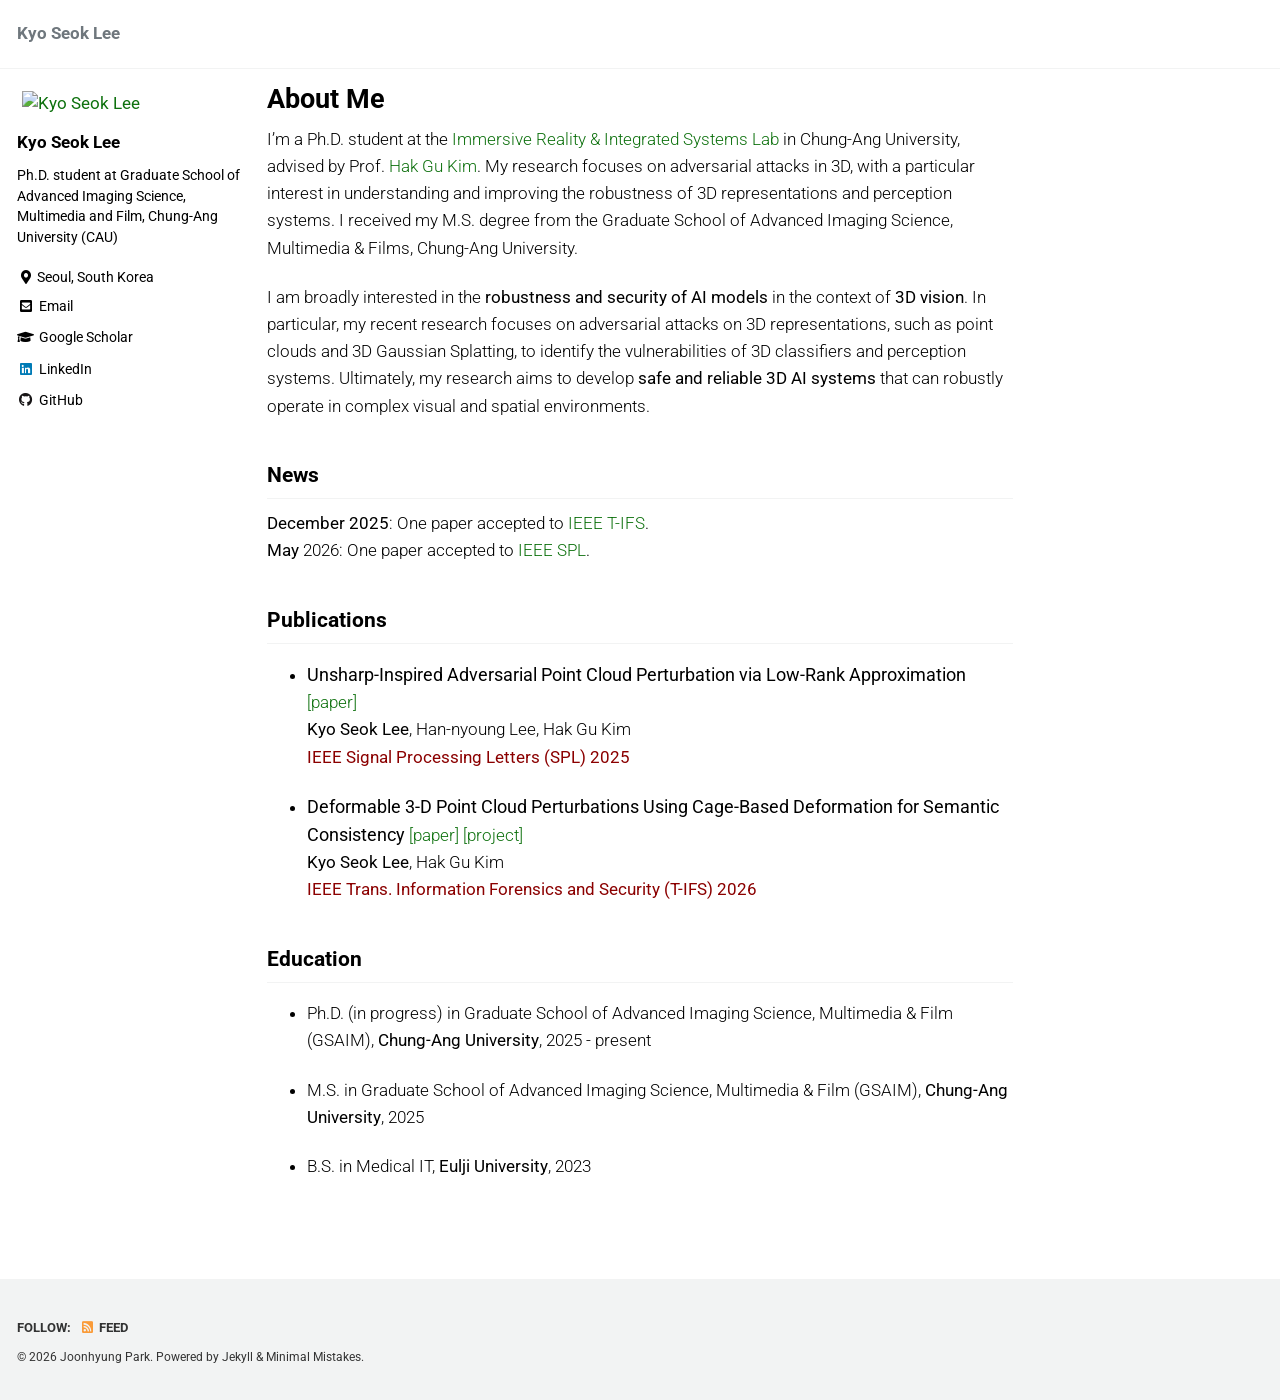
==== commit 4c8d1c24: "Update index.html" ====
--- a/index.html
+++ b/index.html
@@ -317,7 +317,7 @@
 <a href="https://cau-irislab.github.io/Deformable-3D-ADV/">[project]</a> <br>
 <strong>Kyo Seok Lee</strong>, Hak Gu Kim
 <br>
-<span style="color:darkred"><strong>IEEE Trans. Information Forensics and Security (TIFS) 2026</strong></span></p>
+<span style="color:darkred"><strong>IEEE Trans. Information Forensics and Security (T-IFS) 2026</strong></span></p>
   </li>
 </ul>
 
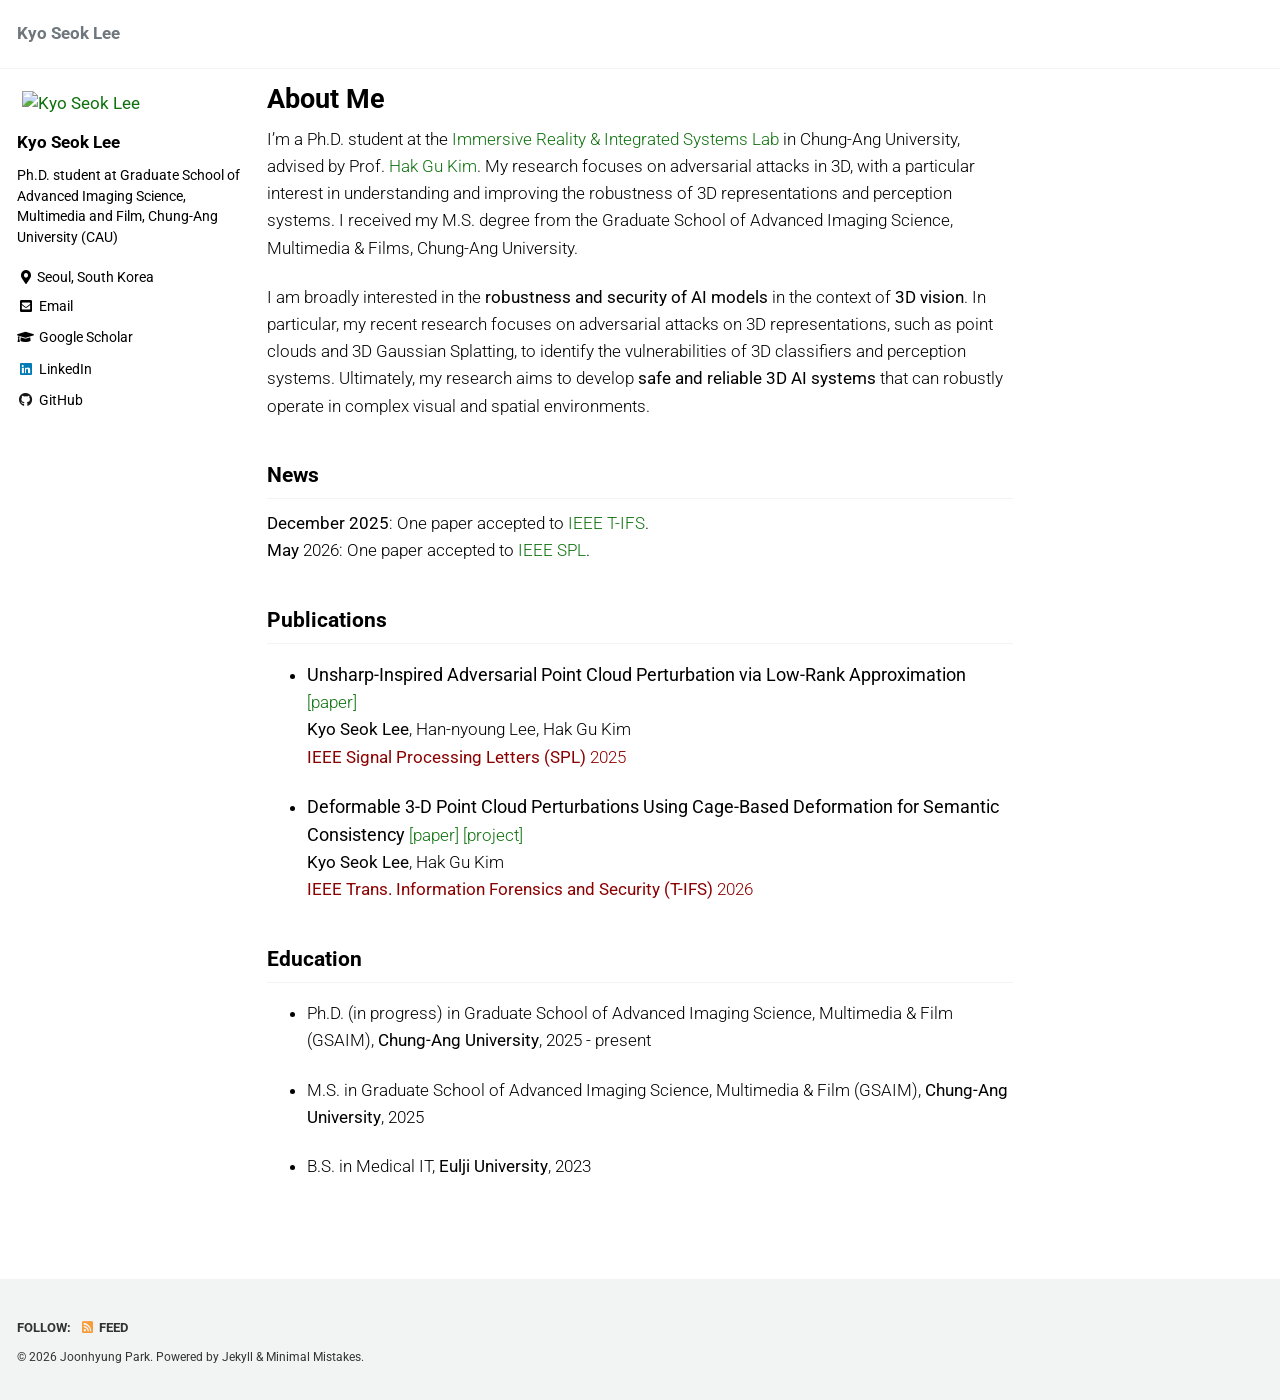
==== commit 52a66822: "Update index.html" ====
--- a/index.html
+++ b/index.html
@@ -305,19 +305,19 @@
 <ul>
   <li>
     <p><strong><font size="4">Unsharp-Inspired Adversarial Point Cloud Perturbation via Low-Rank Approximation</font></strong>
-<a href="https://ieeexplore.ieee.org/document/11534487">[paper]</a> <br>
+<a href="https://ieeexplore.ieee.org/document/11320277">[paper]</a> <br>
 <strong>Kyo Seok Lee</strong>, Han-nyoung Lee, Hak Gu Kim
 <br>
-<span style="color:darkred"><strong>IEEE Signal Processing Letters (SPL) 2025</strong></span></p>
+<span style="color:darkred"><strong>IEEE Signal Processing Letters (SPL)</strong> 2025</span></p>
   </li>
 
   <li>
     <p><strong><font size="4">Deformable 3-D Point Cloud Perturbations Using Cage-Based Deformation for Semantic Consistency</font></strong>
-<a href="https://ieeexplore.ieee.org/document/11320277">[paper]</a> 
+<a href="https://ieeexplore.ieee.org/document/11534487">[paper]</a> 
 <a href="https://cau-irislab.github.io/Deformable-3D-ADV/">[project]</a> <br>
 <strong>Kyo Seok Lee</strong>, Hak Gu Kim
 <br>
-<span style="color:darkred"><strong>IEEE Trans. Information Forensics and Security (T-IFS) 2026</strong></span></p>
+<span style="color:darkred"><strong>IEEE Trans. Information Forensics and Security (T-IFS)</strong> 2026</span></p>
   </li>
 </ul>
 
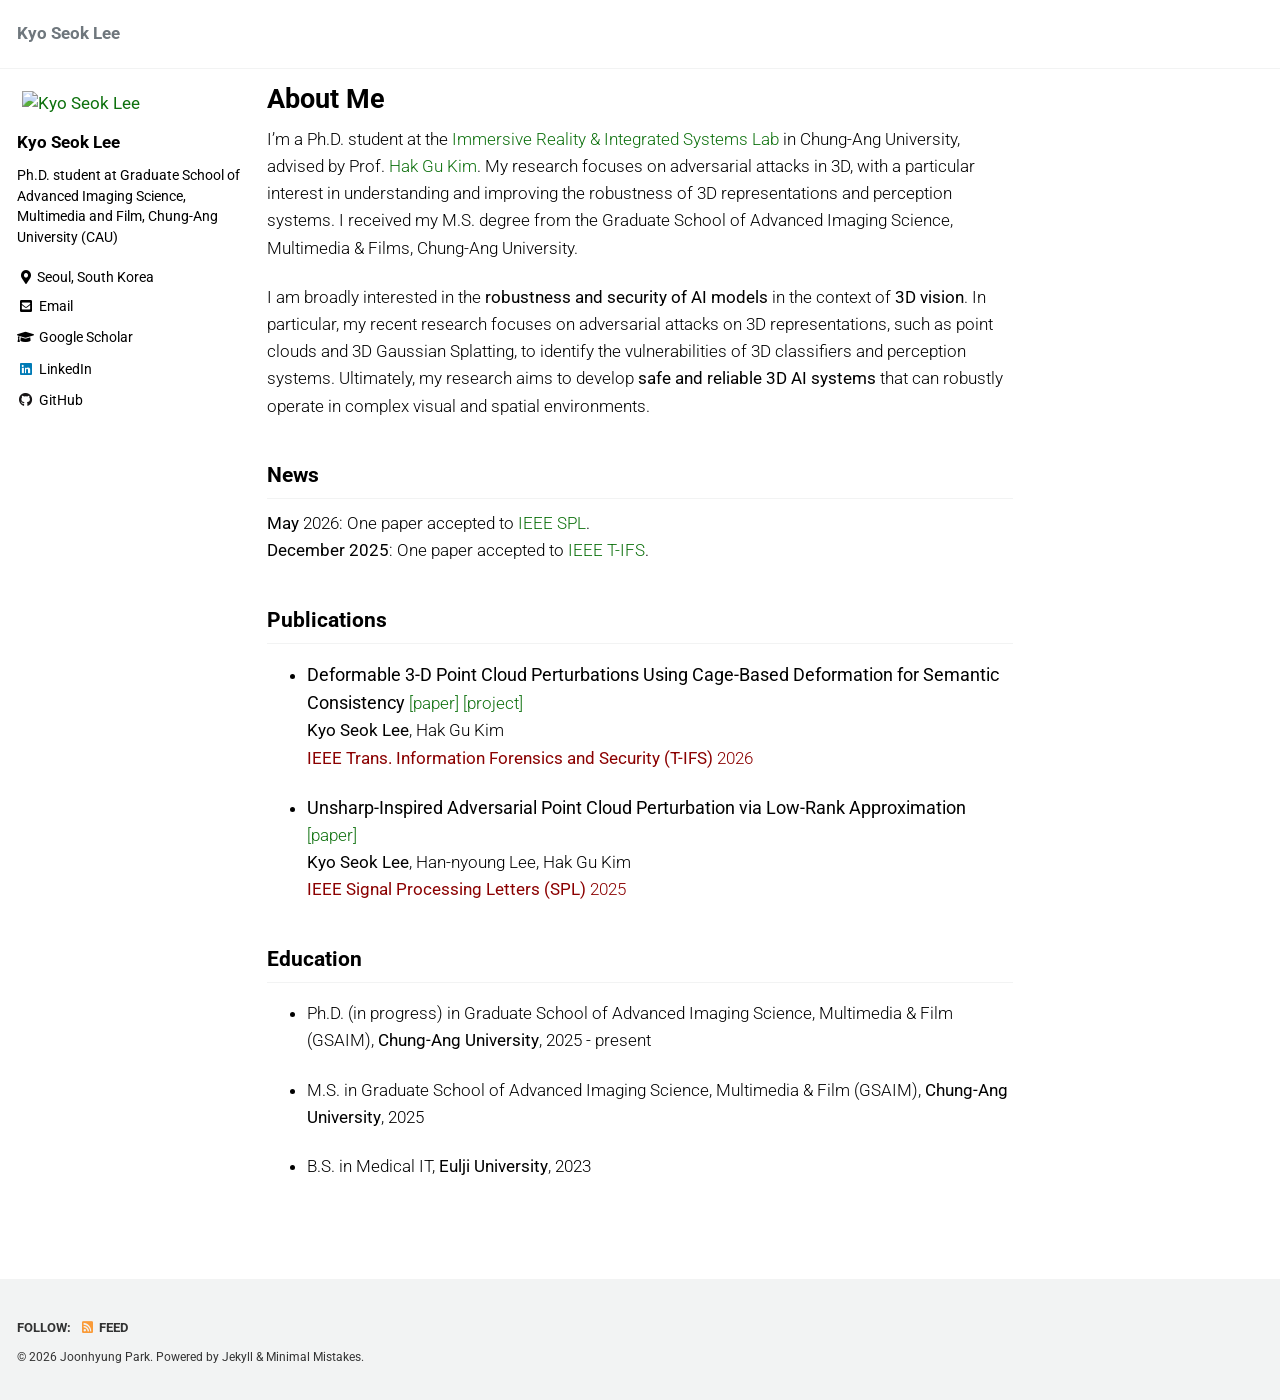
==== commit f0e1e7ff: "Update index.html" ====
--- a/index.html
+++ b/index.html
@@ -297,20 +297,12 @@
 -->
 <h2 id="news">News</h2>
 <p>
+<strong>May</strong> 2026</strong>: One paper accepted to <span style="color:#0E710E;">IEEE SPL</span>.<br>
 <strong>December 2025</strong>: One paper accepted to <span style="color:#0E710E;">IEEE T-IFS</span>.<br>
-<strong>May</strong> 2026</strong>: One paper accepted to <span style="color:#0E710E;">IEEE SPL</span>.<br>
 </p>
 
 <h2 id="publications">Publications</h2>
 <ul>
-  <li>
-    <p><strong><font size="4">Unsharp-Inspired Adversarial Point Cloud Perturbation via Low-Rank Approximation</font></strong>
-<a href="https://ieeexplore.ieee.org/document/11320277">[paper]</a> <br>
-<strong>Kyo Seok Lee</strong>, Han-nyoung Lee, Hak Gu Kim
-<br>
-<span style="color:darkred"><strong>IEEE Signal Processing Letters (SPL)</strong> 2025</span></p>
-  </li>
-
   <li>
     <p><strong><font size="4">Deformable 3-D Point Cloud Perturbations Using Cage-Based Deformation for Semantic Consistency</font></strong>
 <a href="https://ieeexplore.ieee.org/document/11534487">[paper]</a> 
@@ -319,6 +311,13 @@
 <br>
 <span style="color:darkred"><strong>IEEE Trans. Information Forensics and Security (T-IFS)</strong> 2026</span></p>
   </li>
+  <li>
+    <p><strong><font size="4">Unsharp-Inspired Adversarial Point Cloud Perturbation via Low-Rank Approximation</font></strong>
+<a href="https://ieeexplore.ieee.org/document/11320277">[paper]</a> <br>
+<strong>Kyo Seok Lee</strong>, Han-nyoung Lee, Hak Gu Kim
+<br>
+<span style="color:darkred"><strong>IEEE Signal Processing Letters (SPL)</strong> 2025</span></p>
+  </li>
 </ul>
 
 <h2 id="education">Education</h2>
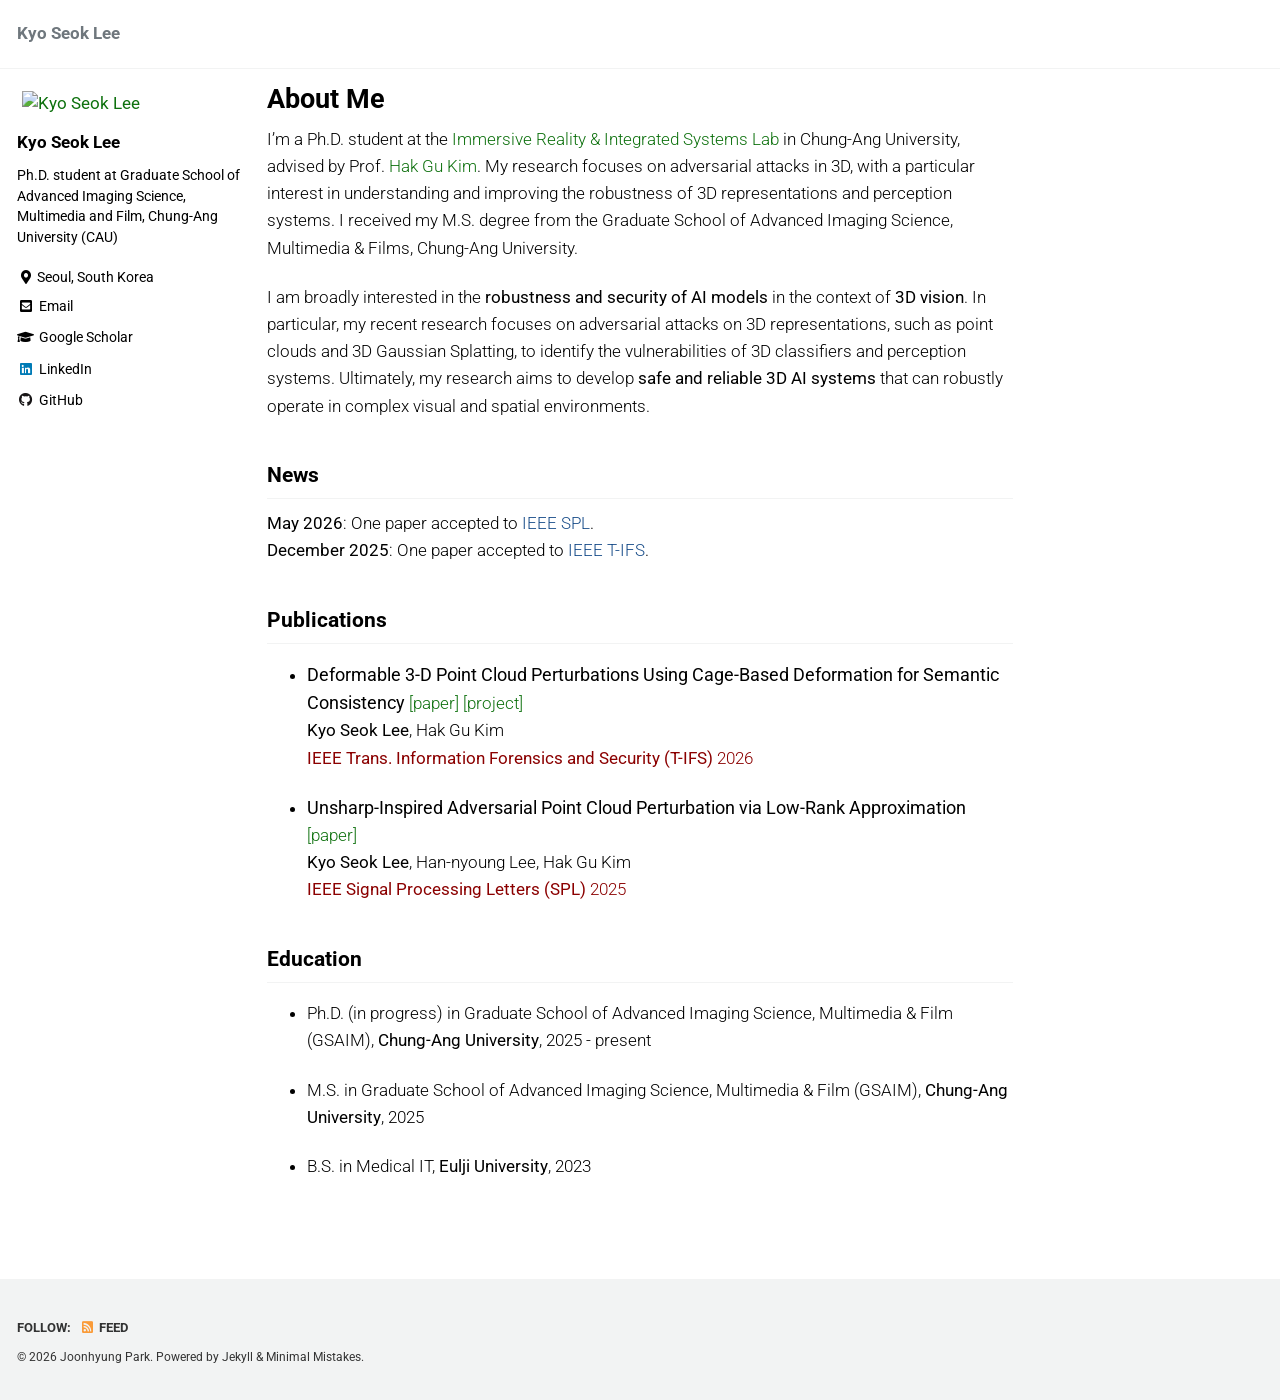
==== commit ecc692bc: "Update index.html" ====
--- a/index.html
+++ b/index.html
@@ -297,8 +297,8 @@
 -->
 <h2 id="news">News</h2>
 <p>
-<strong>May</strong> 2026</strong>: One paper accepted to <span style="color:#0E710E;">IEEE SPL</span>.<br>
-<strong>December 2025</strong>: One paper accepted to <span style="color:#0E710E;">IEEE T-IFS</span>.<br>
+<strong>May 2026</strong>: One paper accepted to <span style="color:#1A4E8A;">IEEE SPL</span>.<br>
+<strong>December 2025</strong>: One paper accepted to <span style="color:#1A4E8A;">IEEE T-IFS</span>.<br>
 </p>
 
 <h2 id="publications">Publications</h2>
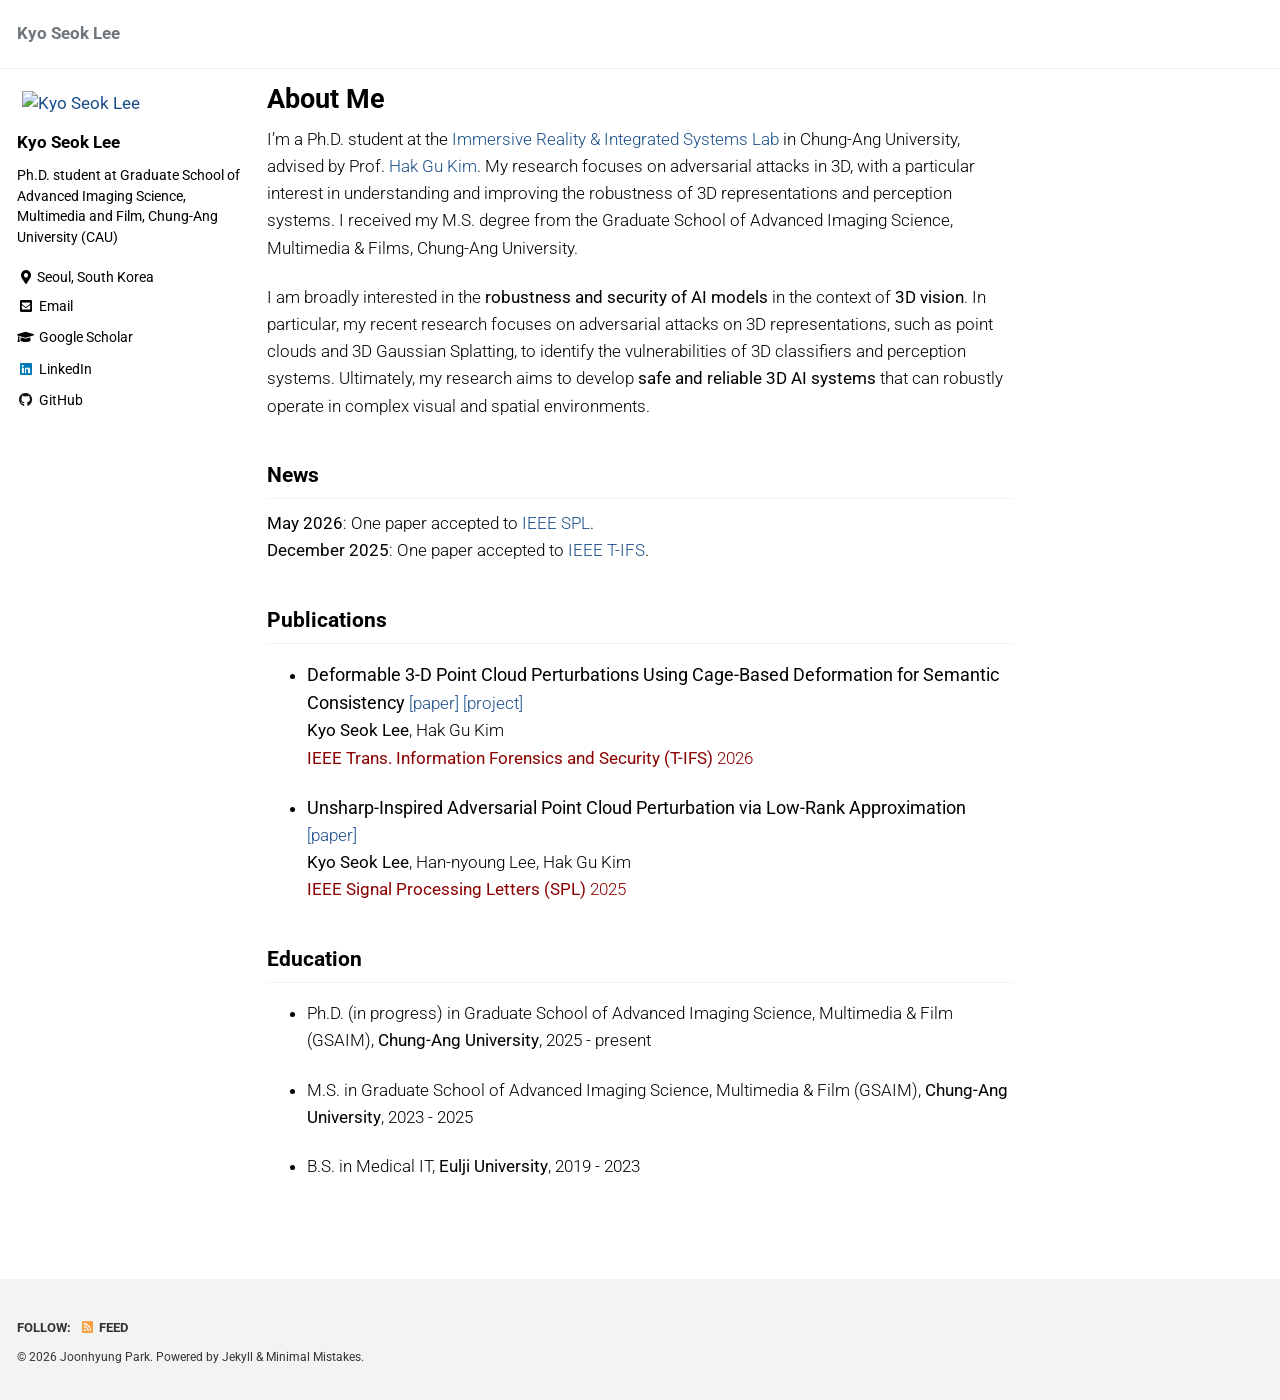
==== commit 26880972: "Update index.html" ====
--- a/index.html
+++ b/index.html
@@ -329,12 +329,12 @@
 
   <li>
     <p>M.S. in Graduate School of Advanced Imaging Science, Multimedia & Film (GSAIM), 
-    <strong>Chung-Ang University</strong>, 2025</p>
+    <strong>Chung-Ang University</strong>, 2023 - 2025</p>
   </li>
 
   <li>
     <p>B.S. in Medical IT, 
-    <strong>Eulji University</strong>, 2023</p>
+    <strong>Eulji University</strong>, 2019 - 2023</p>
   </li>
 </ul>
         
--- a/assets/css/custom.css
+++ b/assets/css/custom.css
@@ -0,0 +1,10 @@
+/* Change all reference/link colors from green to blue */
+a,
+a:visited {
+  color: #1A4E8A;
+}
+
+a:hover,
+a:focus {
+  color: #0057B8;
+}
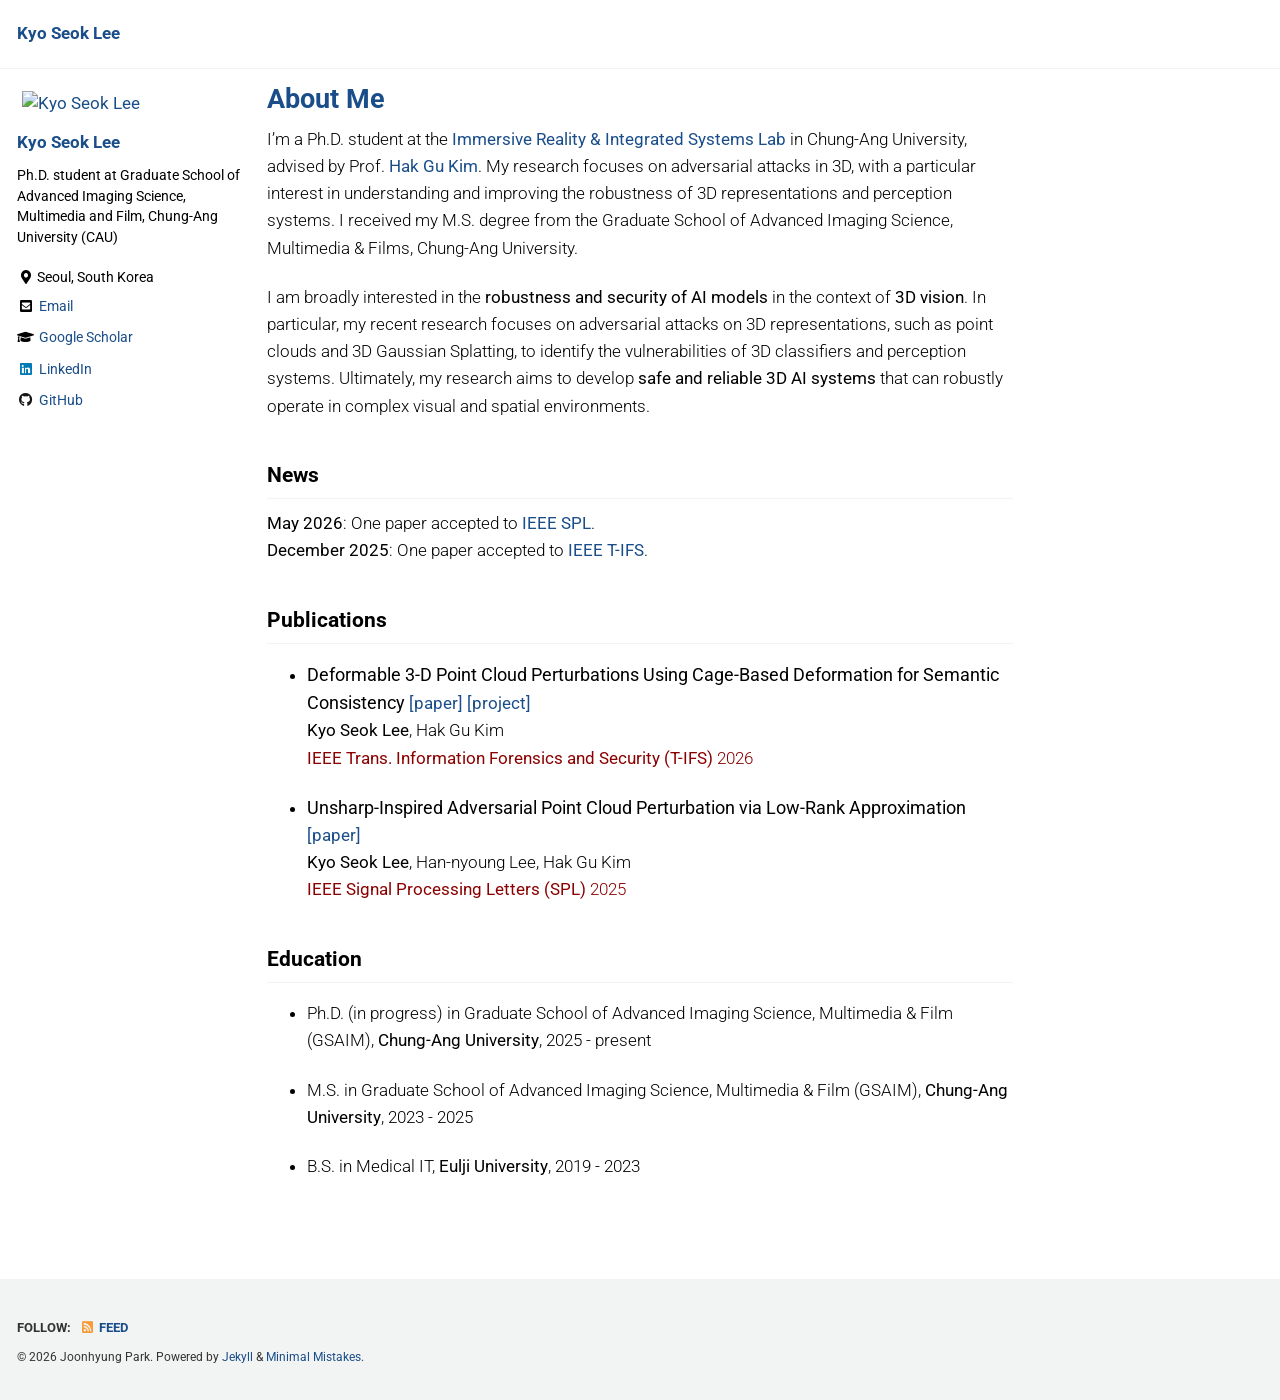
==== commit 67e630f2: "Update index.html" ====
--- a/index.html
+++ b/index.html
@@ -279,7 +279,7 @@
 
       <section class="page__content e-content" itemprop="text">
         
-        <p>I’m a Ph.D. student at the <a href="https://www.irislab.cau.ac.kr/">Immersive Reality & Integrated Systems Lab</a> in Chung-Ang University, advised by Prof. <a href="https://hgkimcau.github.io/">Hak Gu Kim</a>. My research focuses on adversarial attacks in 3D, with a particular interest in understanding and improving the robustness of 3D representations and perception systems. I received my M.S. degree from the Graduate School of Advanced Imaging Science, Multimedia & Films, Chung-Ang University.</p>
+        <p>I’m a Ph.D. student at the <strong><a href="https://www.irislab.cau.ac.kr/">Immersive Reality & Integrated Systems Lab</a></strong> in Chung-Ang University, advised by Prof. <strong><a href="https://hgkimcau.github.io/">Hak Gu Kim</a></strong>. My research focuses on adversarial attacks in 3D, with a particular interest in understanding and improving the robustness of 3D representations and perception systems. I received my M.S. degree from the Graduate School of Advanced Imaging Science, Multimedia & Films, Chung-Ang University.</p>
         
 <!-- My research interest falls into enhancing the understanding of unstructured/video data modalities through the guidance of large language models. With these goals in mind, my recent focus has been on linking diverse modalities into the core of large language model **through the lens of graph-structured knowledge**, *e.g.* object graphs (3D vision), knowledge graphs (natural language), and scene graphs (video). In this endeavor, I work on building algorithms that leverage relational information of data therein, **revisiting real-world problems within a graph-based framework to provide a structured understanding of complex data modalities** in large language models. -->
 <p>I am broadly interested in the <strong>robustness and security of AI models</strong> in the context of <strong>3D vision</strong>. In particular, my recent research focuses on adversarial attacks on 3D representations, such as point clouds and 3D Gaussian Splatting, to identify the vulnerabilities of 3D classifiers and perception systems. Ultimately, my research aims to develop <strong>safe and reliable 3D AI systems</strong> that can robustly operate in complex visual and spatial environments.</p>
@@ -297,23 +297,23 @@
 -->
 <h2 id="news">News</h2>
 <p>
-<strong>May 2026</strong>: One paper accepted to <span style="color:#1A4E8A;">IEEE SPL</span>.<br>
-<strong>December 2025</strong>: One paper accepted to <span style="color:#1A4E8A;">IEEE T-IFS</span>.<br>
+<strong>May 2026</strong>: One paper accepted to <strong><span style="color:#1A4E8A;">IEEE SPL</span></strong>.<br>
+<strong>December 2025</strong>: One paper accepted to <strong><span style="color:#1A4E8A;">IEEE T-IFS</span></strong>.<br>
 </p>
 
 <h2 id="publications">Publications</h2>
 <ul>
   <li>
     <p><strong><font size="4">Deformable 3-D Point Cloud Perturbations Using Cage-Based Deformation for Semantic Consistency</font></strong>
-<a href="https://ieeexplore.ieee.org/document/11534487">[paper]</a> 
-<a href="https://cau-irislab.github.io/Deformable-3D-ADV/">[project]</a> <br>
+<a href="https://ieeexplore.ieee.org/document/11534487"><strong>[paper]</strong></a> 
+<a href="https://cau-irislab.github.io/Deformable-3D-ADV/"><strong>[project]</strong></a> <br>
 <strong>Kyo Seok Lee</strong>, Hak Gu Kim
 <br>
 <span style="color:darkred"><strong>IEEE Trans. Information Forensics and Security (T-IFS)</strong> 2026</span></p>
   </li>
   <li>
     <p><strong><font size="4">Unsharp-Inspired Adversarial Point Cloud Perturbation via Low-Rank Approximation</font></strong>
-<a href="https://ieeexplore.ieee.org/document/11320277">[paper]</a> <br>
+<a href="https://ieeexplore.ieee.org/document/11320277"><strong>[paper]</strong></a> <br>
 <strong>Kyo Seok Lee</strong>, Han-nyoung Lee, Hak Gu Kim
 <br>
 <span style="color:darkred"><strong>IEEE Signal Processing Letters (SPL)</strong> 2025</span></p>
--- a/assets/css/main.css
+++ b/assets/css/main.css
@@ -2,4 +2,4 @@
  * Minimal Mistakes Jekyll Theme 4.24.0 by Michael Rose
  * Copyright 2013-2020 Michael Rose - mademistakes.com | @mmistakes
  * Licensed under MIT (https://github.com/mmistakes/minimal-mistakes/blob/master/LICENSE)
-*/.mfp-counter{font-family:"Roboto Slab",serif}.mfp-bg{top:0;left:0;width:100%;height:100%;z-index:1042;overflow:hidden;position:fixed;background:#000;opacity:.8;filter:alpha(opacity=80)}.mfp-wrap{top:0;left:0;width:100%;height:100%;z-index:1043;position:fixed;outline:none !important;-webkit-backface-visibility:hidden}.mfp-container{text-align:center;position:absolute;width:100%;height:100%;left:0;top:0;padding:0 8px;-webkit-box-sizing:border-box;-moz-box-sizing:border-box;box-sizing:border-box}.mfp-container:before{content:'';display:inline-block;height:100%;vertical-align:middle}.mfp-align-top .mfp-container:before{display:none}.mfp-content{position:relative;display:inline-block;vertical-align:middle;margin:0 auto;text-align:left;z-index:1045}.mfp-inline-holder .mfp-content,.mfp-ajax-holder .mfp-content{width:100%;cursor:auto}.mfp-ajax-cur{cursor:progress}.mfp-zoom-out-cur,.mfp-zoom-out-cur .mfp-image-holder .mfp-close{cursor:-moz-zoom-out;cursor:-webkit-zoom-out;cursor:zoom-out}.mfp-zoom{cursor:pointer;cursor:-webkit-zoom-in;cursor:-moz-zoom-in;cursor:zoom-in}.mfp-auto-cursor .mfp-content{cursor:auto}.mfp-close,.mfp-arrow,.mfp-preloader,.mfp-counter{-webkit-user-select:none;-moz-user-select:none;user-select:none}.mfp-loading.mfp-figure{display:none}.mfp-hide{display:none !important}.mfp-preloader{color:#ccc;position:absolute;top:50%;width:auto;text-align:center;margin-top:-0.8em;left:8px;right:8px;z-index:1044}.mfp-preloader a{color:#ccc}.mfp-preloader a:hover{color:#fff}.mfp-s-ready .mfp-preloader{display:none}.mfp-s-error .mfp-content{display:none}button.mfp-close,button.mfp-arrow{overflow:visible;cursor:pointer;background:transparent;border:0;-webkit-appearance:none;display:block;outline:none;padding:0;z-index:1046;-webkit-box-shadow:none;box-shadow:none}button::-moz-focus-inner{padding:0;border:0}.mfp-close{width:44px;height:44px;line-height:44px;position:absolute;right:0;top:0;text-decoration:none;text-align:center;opacity:1;filter:alpha(opacity=100);padding:0 0 18px 10px;color:#fff;font-style:normal;font-size:28px;font-family:"Roboto Slab",serif}.mfp-close:hover,.mfp-close:focus{opacity:1;filter:alpha(opacity=100)}.mfp-close:active{top:1px}.mfp-close-btn-in .mfp-close{color:#fff}.mfp-image-holder .mfp-close,.mfp-iframe-holder .mfp-close{color:#fff;right:-6px;text-align:right;padding-right:6px;width:100%}.mfp-counter{position:absolute;top:0;right:0;color:#ccc;font-size:12px;line-height:18px}.mfp-arrow{position:absolute;opacity:1;filter:alpha(opacity=100);margin:0;top:50%;margin-top:-55px;padding:0;width:90px;height:110px;-webkit-tap-highlight-color:transparent}.mfp-arrow:active{margin-top:-54px}.mfp-arrow:hover,.mfp-arrow:focus{opacity:1;filter:alpha(opacity=100)}.mfp-arrow:before,.mfp-arrow:after,.mfp-arrow .mfp-b,.mfp-arrow .mfp-a{content:'';display:block;width:0;height:0;position:absolute;left:0;top:0;margin-top:35px;margin-left:35px;border:medium inset transparent}.mfp-arrow:after,.mfp-arrow .mfp-a{border-top-width:13px;border-bottom-width:13px;top:8px}.mfp-arrow:before,.mfp-arrow .mfp-b{border-top-width:21px;border-bottom-width:21px;opacity:0.7}.mfp-arrow-left{left:0}.mfp-arrow-left:after,.mfp-arrow-left .mfp-a{border-right:17px solid #fff;margin-left:31px}.mfp-arrow-left:before,.mfp-arrow-left .mfp-b{margin-left:25px;border-right:27px solid #fff}.mfp-arrow-right{right:0}.mfp-arrow-right:after,.mfp-arrow-right .mfp-a{border-left:17px solid #fff;margin-left:39px}.mfp-arrow-right:before,.mfp-arrow-right .mfp-b{border-left:27px solid #fff}.mfp-iframe-holder{padding-top:40px;padding-bottom:40px}.mfp-iframe-holder .mfp-content{line-height:0;width:100%;max-width:900px}.mfp-iframe-holder .mfp-close{top:-40px}.mfp-iframe-scaler{width:100%;height:0;overflow:hidden;padding-top:56.25%}.mfp-iframe-scaler iframe{position:absolute;display:block;top:0;left:0;width:100%;height:100%;box-shadow:0 0 8px rgba(0,0,0,0.6);background:#000}img.mfp-img{width:auto;max-width:100%;height:auto;display:block;line-height:0;-webkit-box-sizing:border-box;-moz-box-sizing:border-box;box-sizing:border-box;padding:40px 0 40px;margin:0 auto}.mfp-figure{line-height:0}.mfp-figure:after{content:'';position:absolute;left:0;top:40px;bottom:40px;display:block;right:0;width:auto;height:auto;z-index:-1;box-shadow:0 0 8px rgba(0,0,0,0.6);background:#444}.mfp-figure small{color:#bdbdbd;display:block;font-size:12px;line-height:14px}.mfp-figure figure{margin:0}.mfp-figure figcaption{margin-top:0;margin-bottom:0}.mfp-bottom-bar{margin-top:-36px;position:absolute;top:100%;left:0;width:100%;cursor:auto}.mfp-title{text-align:left;line-height:18px;color:#f3f3f3;word-wrap:break-word;padding-right:36px}.mfp-image-holder .mfp-content{max-width:100%}.mfp-gallery .mfp-image-holder .mfp-figure{cursor:pointer}@media screen and (max-width: 800px) and (orientation: landscape), screen and (max-height: 300px){.mfp-img-mobile .mfp-image-holder{padding-left:0;padding-right:0}.mfp-img-mobile img.mfp-img{padding:0}.mfp-img-mobile .mfp-figure:after{top:0;bottom:0}.mfp-img-mobile .mfp-figure small{display:inline;margin-left:5px}.mfp-img-mobile .mfp-bottom-bar{background:rgba(0,0,0,0.6);bottom:0;margin:0;top:auto;padding:3px 5px;position:fixed;-webkit-box-sizing:border-box;-moz-box-sizing:border-box;box-sizing:border-box}.mfp-img-mobile .mfp-bottom-bar:empty{padding:0}.mfp-img-mobile .mfp-counter{right:5px;top:3px}.mfp-img-mobile .mfp-close{top:0;right:0;width:35px;height:35px;line-height:35px;background:rgba(0,0,0,0.6);position:fixed;text-align:center;padding:0}}@media all and (max-width: 900px){.mfp-arrow{-webkit-transform:scale(0.75);transform:scale(0.75)}.mfp-arrow-left{-webkit-transform-origin:0;transform-origin:0}.mfp-arrow-right{-webkit-transform-origin:100%;transform-origin:100%}.mfp-container{padding-left:6px;padding-right:6px}}.mfp-ie7 .mfp-img{padding:0}.mfp-ie7 .mfp-bottom-bar{width:600px;left:50%;margin-left:-300px;margin-top:5px;padding-bottom:5px}.mfp-ie7 .mfp-container{padding:0}.mfp-ie7 .mfp-content{padding-top:44px}.mfp-ie7 .mfp-close{top:0;right:0;padding-top:0}a:focus,button:focus{outline:thin dotted #6f777d;outline:5px auto #6f777d;outline-offset:-2px}*{box-sizing:border-box}html{box-sizing:border-box;background-color:#fff;font-size:16px;-webkit-text-size-adjust:100%;-ms-text-size-adjust:100%}@media (min-width: 48em){html{font-size:15px}}@media (min-width: 57.8125em){html{font-size:15px}}@media (min-width: 80em){html{font-size:17px}}body{margin:0}::-moz-selection{color:#fff;background:#000}::selection{color:#fff;background:#000}article,aside,details,figcaption,figure,footer,header,hgroup,main,nav,section{display:block}audio,canvas,video{display:inline-block;*display:inline;*zoom:1}audio:not([controls]){display:none}a{color:#0E710E}a:hover,a:active{outline:0}sub,sup{position:relative;font-size:75%;line-height:0;vertical-align:baseline}sup{top:-0.5em}sub{bottom:-0.25em}img{max-width:100%;width:auto\9;height:auto;vertical-align:middle;border:0;-ms-interpolation-mode:bicubic}#map_canvas img,.google-maps img{max-width:none}button,input,select,textarea{margin:0;font-size:100%;vertical-align:middle}button,input{*overflow:visible;line-height:normal}button::-moz-focus-inner,input::-moz-focus-inner{padding:0;border:0}button,html input[type="button"],input[type="reset"],input[type="submit"]{-webkit-appearance:button;cursor:pointer}label,select,button,input[type="button"],input[type="reset"],input[type="submit"],input[type="radio"],input[type="checkbox"]{cursor:pointer}input[type="search"]{box-sizing:border-box;-webkit-appearance:textfield}input[type="search"]::-webkit-search-decoration,input[type="search"]::-webkit-search-cancel-button{-webkit-appearance:none}textarea{overflow:auto;vertical-align:top}html{position:relative;min-height:100%}body{margin:0;padding:0;color:#000;font-family:"Roboto",sans-serif;line-height:1.5}body.overflow--hidden{overflow:hidden}h1,h2,h3,h4,h5,h6{margin:2em 0 0.5em;line-height:1.2;font-family:"Roboto",sans-serif;font-weight:bold}h1{margin-top:0;font-size:1.563em}h2{font-size:1.25em}h3{font-size:1.125em}h4{font-size:1.0625em}h5{font-size:1.03125em}h6{font-size:1em}small,.small{font-size:.75em}p{margin-bottom:1.3em}u,ins{text-decoration:none;border-bottom:1px solid #000}u a,ins a{color:inherit}del a{color:inherit}p,pre,blockquote,ul,ol,dl,figure,table,fieldset{orphans:3;widows:3}abbr[title],abbr[data-original-title]{text-decoration:none;cursor:help;border-bottom:1px dotted #000}blockquote{margin:2em 1em 2em 0;padding-left:1em;padding-right:1em;font-style:italic;border-left:0.25em solid #6f777d}blockquote cite{font-style:italic}blockquote cite:before{content:"\2014";padding-right:5px}a:visited{color:#0E710E}a:hover{color:#0b550b;outline:0}tt,code,kbd,samp,pre{font-family:Monaco,Consolas,"Lucida Console",monospace}pre{overflow-x:auto}p>code,a>code,li>code,figcaption>code,td>code{padding-top:0.1rem;padding-bottom:0.1rem;font-size:0.8em;background:#fafafa;border-radius:4px}p>code:before,p>code:after,a>code:before,a>code:after,li>code:before,li>code:after,figcaption>code:before,figcaption>code:after,td>code:before,td>code:after{letter-spacing:-0.2em;content:"\00a0"}hr{display:block;margin:1em 0;border:0;border-top:1px solid #f2f3f3}ul li,ol li{margin-bottom:0.5em}li ul,li ol{margin-top:0.5em}figure{display:-webkit-box;display:flex;-webkit-box-pack:justify;justify-content:space-between;-webkit-box-align:start;align-items:flex-start;flex-wrap:wrap;margin:2em 0}figure img,figure iframe,figure .fluid-width-video-wrapper{margin-bottom:1em}figure img{width:100%;border-radius:4px;-webkit-transition:all 0.2s ease-in-out;transition:all 0.2s ease-in-out}figure>a{display:block}@media (min-width: 37.5em){figure.half>a,figure.half>img{width:calc(50% - 0.5em)}}figure.half figcaption{width:100%}@media (min-width: 37.5em){figure.third>a,figure.third>img{width:calc(33.3333% - 0.5em)}}figure.third figcaption{width:100%}figcaption{margin-bottom:0.5em;color:#333;font-family:"Roboto Slab",serif;font-size:.75em}figcaption a{-webkit-transition:all 0.2s ease-in-out;transition:all 0.2s ease-in-out}figcaption a:hover{color:#0b550b}svg:not(:root){overflow:hidden}nav ul{margin:0;padding:0}nav li{list-style:none}nav a{text-decoration:none}nav ul li,nav ol li{margin-bottom:0}nav li ul,nav li ol{margin-top:0}b,i,strong,em,blockquote,p,q,span,figure,img,h1,h2,header,input,a,tr,td,form button,input[type="submit"],.btn,.highlight,.archive__item-teaser{-webkit-transition:all 0.2s ease-in-out;transition:all 0.2s ease-in-out}form{margin:0 0 5px 0;padding:1em;background-color:#f2f3f3}form fieldset{margin-bottom:5px;padding:0;border-width:0}form legend{display:block;width:100%;margin-bottom:10px;*margin-left:-7px;padding:0;color:#000;border:0;white-space:normal}form p{margin-bottom:2.5px}form ul{list-style-type:none;margin:0 0 5px 0;padding:0}form br{display:none}label,input,button,select,textarea{vertical-align:baseline;*vertical-align:middle}input,button,select,textarea{box-sizing:border-box;font-family:-apple-system,BlinkMacSystemFont,"Roboto","Segoe UI","Helvetica Neue","Lucida Grande",Arial,sans-serif}label{display:block;margin-bottom:0.25em;color:#000;cursor:pointer}label small{font-size:.75em}label input,label textarea,label select{display:block}input,textarea,select{display:inline-block;width:100%;padding:0.25em;margin-bottom:0.5em;color:#000;background-color:#fff;border:#f2f3f3;border-radius:4px;box-shadow:0 1px 1px rgba(0,0,0,0.125)}.input-mini{width:60px}.input-small{width:90px}input[type="image"],input[type="checkbox"],input[type="radio"]{width:auto;height:auto;padding:0;margin:3px 0;*margin-top:0;line-height:normal;cursor:pointer;border-radius:0;border:0 \9;box-shadow:none}input[type="checkbox"],input[type="radio"]{box-sizing:border-box;padding:0;*width:13px;*height:13px}input[type="image"]{border:0}input[type="file"]{width:auto;padding:initial;line-height:initial;border:initial;background-color:transparent;background-color:initial;box-shadow:none}input[type="button"],input[type="reset"],input[type="submit"]{width:auto;height:auto;cursor:pointer;*overflow:visible}select,input[type="file"]{*margin-top:4px}select{width:auto;background-color:#fff}select[multiple],select[size]{height:auto}textarea{resize:vertical;height:auto;overflow:auto;vertical-align:top}input[type="hidden"]{display:none}.form{position:relative}.radio,.checkbox{padding-left:18px;font-weight:normal}.radio input[type="radio"],.checkbox input[type="checkbox"]{float:left;margin-left:-18px}.radio.inline,.checkbox.inline{display:inline-block;padding-top:5px;margin-bottom:0;vertical-align:middle}.radio.inline+.radio.inline,.checkbox.inline+.checkbox.inline{margin-left:10px}input[disabled],select[disabled],textarea[disabled],input[readonly],select[readonly],textarea[readonly]{opacity:0.5;cursor:not-allowed}input:focus,textarea:focus{border-color:#6f777d;outline:0;outline:thin dotted \9;box-shadow:inset 0 1px 3px rgba(0,0,0,0.06),0 0 5px rgba(111,119,125,0.7)}input[type="file"]:focus,input[type="radio"]:focus,input[type="checkbox"]:focus,select:focus{box-shadow:none}.help-block,.help-inline{color:#333}.help-block{display:block;margin-bottom:1em;line-height:1em}.help-inline{display:inline-block;vertical-align:middle;padding-left:5px}.form-group{margin-bottom:5px;padding:0;border-width:0}.form-inline input,.form-inline textarea,.form-inline select{display:inline-block;margin-bottom:0}.form-inline label{display:inline-block}.form-inline .radio,.form-inline .checkbox,.form-inline .radio{padding-left:0;margin-bottom:0;vertical-align:middle}.form-inline .radio input[type="radio"],.form-inline .checkbox input[type="checkbox"]{float:left;margin-left:0;margin-right:3px}.form-search input,.form-search textarea,.form-search select{display:inline-block;margin-bottom:0}.form-search .search-query{padding-left:14px;padding-right:14px;margin-bottom:0;border-radius:14px}.form-search label{display:inline-block}.form-search .radio,.form-search .checkbox,.form-inline .radio{padding-left:0;margin-bottom:0;vertical-align:middle}.form-search .radio input[type="radio"],.form-search .checkbox input[type="checkbox"]{float:left;margin-left:0;margin-right:3px}.form--loading:before{content:""}.form--loading .form__spinner{display:block}.form:before{position:absolute;top:0;left:0;width:100%;height:100%;background-color:rgba(255,255,255,0.7);z-index:10}.form__spinner{display:none;position:absolute;top:50%;left:50%;z-index:11}table{display:block;margin-bottom:1em;width:100%;font-family:"Roboto",sans-serif;font-size:.75em;border-collapse:collapse;overflow-x:auto}table+table{margin-top:1em}thead{background-color:#f2f3f3;border-bottom:2px solid #b6b6b6}th{padding:0.5em;font-weight:bold;text-align:left}td{padding:0.5em;border-bottom:1px solid #b6b6b6}tr,td,th{vertical-align:middle}@-webkit-keyframes intro{0%{opacity:0}100%{opacity:1}}@keyframes intro{0%{opacity:0}100%{opacity:1}}.btn{display:inline-block;margin-bottom:0.25em;padding:0.5em 1em;font-family:-apple-system,BlinkMacSystemFont,"Roboto","Segoe UI","Helvetica Neue","Lucida Grande",Arial,sans-serif;font-size:.75em;font-weight:bold;text-align:center;text-decoration:none;border-width:0;border-radius:4px;cursor:pointer}.btn .icon{margin-right:0.5em}.btn .icon+.hidden{margin-left:-0.5em}.btn--primary{background-color:#6f777d;color:#fff}.btn--primary:visited{background-color:#6f777d;color:#fff}.btn--primary:hover{background-color:#595f64;color:#fff}.btn--inverse{background-color:#fff;color:#3d4144;border:1px solid #f2f3f3}.btn--inverse:visited{background-color:#fff;color:#3d4144}.btn--inverse:hover{background-color:#ccc;color:#3d4144}.btn--light-outline{background-color:transparent;color:#fff;border:1px solid #fff}.btn--light-outline:visited{background-color:transparent;color:#fff}.btn--light-outline:hover{background-color:rgba(0,0,0,0.2);color:#fff}.btn--success{background-color:#3fa63f;color:#fff}.btn--success:visited{background-color:#3fa63f;color:#fff}.btn--success:hover{background-color:#328532;color:#fff}.btn--warning{background-color:#d67f05;color:#fff}.btn--warning:visited{background-color:#d67f05;color:#fff}.btn--warning:hover{background-color:#ab6604;color:#fff}.btn--danger{background-color:#ee5f5b;color:#fff}.btn--danger:visited{background-color:#ee5f5b;color:#fff}.btn--danger:hover{background-color:#be4c49;color:#fff}.btn--info{background-color:#3b9cba;color:#fff}.btn--info:visited{background-color:#3b9cba;color:#fff}.btn--info:hover{background-color:#2f7d95;color:#fff}.btn--facebook{background-color:#3b5998;color:#fff}.btn--facebook:visited{background-color:#3b5998;color:#fff}.btn--facebook:hover{background-color:#2f477a;color:#fff}.btn--twitter{background-color:#55acee;color:#fff}.btn--twitter:visited{background-color:#55acee;color:#fff}.btn--twitter:hover{background-color:#448abe;color:#fff}.btn--linkedin{background-color:#007bb6;color:#fff}.btn--linkedin:visited{background-color:#007bb6;color:#fff}.btn--linkedin:hover{background-color:#006292;color:#fff}.btn--block{display:block;width:100%}.btn--block+.btn--block{margin-top:0.25em}.btn--disabled{pointer-events:none;cursor:not-allowed;filter:alpha(opacity=65);box-shadow:none;opacity:0.65}.btn--x-large{font-size:1.25em}.btn--large{font-size:1em}.btn--small{font-size:.6875em}.notice{margin:2em 0 !important;padding:1em;color:#000;font-family:"Roboto",sans-serif;font-size:.75em !important;text-indent:initial;background-color:#f2f3f3;border-radius:4px;box-shadow:0 1px 1px rgba(189,193,196,0.25)}.notice h4{margin-top:0 !important;margin-bottom:0.75em;line-height:inherit}.page__content .notice h4{margin-bottom:0;font-size:1em}.notice p:last-child{margin-bottom:0 !important}.notice h4+p{margin-top:0;padding-top:0}.notice a{color:#aaaeb0}.notice a:hover{color:#5f6162}.notice code{background-color:#f8f9f9}.notice pre code{background-color:inherit}.notice ul:last-child{margin-bottom:0}.notice--primary{margin:2em 0 !important;padding:1em;color:#000;font-family:"Roboto",sans-serif;font-size:.75em !important;text-indent:initial;background-color:#e2e4e5;border-radius:4px;box-shadow:0 1px 1px rgba(111,119,125,0.25)}.notice--primary h4{margin-top:0 !important;margin-bottom:0.75em;line-height:inherit}.page__content .notice--primary h4{margin-bottom:0;font-size:1em}.notice--primary p:last-child{margin-bottom:0 !important}.notice--primary h4+p{margin-top:0;padding-top:0}.notice--primary a{color:#646b71}.notice--primary a:hover{color:#383c3f}.notice--primary code{background-color:#f1f1f2}.notice--primary pre code{background-color:inherit}.notice--primary ul:last-child{margin-bottom:0}.notice--info{margin:2em 0 !important;padding:1em;color:#000;font-family:"Roboto",sans-serif;font-size:.75em !important;text-indent:initial;background-color:#d8ebf1;border-radius:4px;box-shadow:0 1px 1px rgba(59,156,186,0.25)}.notice--info h4{margin-top:0 !important;margin-bottom:0.75em;line-height:inherit}.page__content .notice--info h4{margin-bottom:0;font-size:1em}.notice--info p:last-child{margin-bottom:0 !important}.notice--info h4+p{margin-top:0;padding-top:0}.notice--info a{color:#358ca7}.notice--info a:hover{color:#1e4e5d}.notice--info code{background-color:#ebf5f8}.notice--info pre code{background-color:inherit}.notice--info ul:last-child{margin-bottom:0}.notice--warning{margin:2em 0 !important;padding:1em;color:#000;font-family:"Roboto",sans-serif;font-size:.75em !important;text-indent:initial;background-color:#f7e5cd;border-radius:4px;box-shadow:0 1px 1px rgba(214,127,5,0.25)}.notice--warning h4{margin-top:0 !important;margin-bottom:0.75em;line-height:inherit}.page__content .notice--warning h4{margin-bottom:0;font-size:1em}.notice--warning p:last-child{margin-bottom:0 !important}.notice--warning h4+p{margin-top:0;padding-top:0}.notice--warning a{color:#c17205}.notice--warning a:hover{color:#6b4003}.notice--warning code{background-color:#fbf2e6}.notice--warning pre code{background-color:inherit}.notice--warning ul:last-child{margin-bottom:0}.notice--success{margin:2em 0 !important;padding:1em;color:#000;font-family:"Roboto",sans-serif;font-size:.75em !important;text-indent:initial;background-color:#d9edd9;border-radius:4px;box-shadow:0 1px 1px rgba(63,166,63,0.25)}.notice--success h4{margin-top:0 !important;margin-bottom:0.75em;line-height:inherit}.page__content .notice--success h4{margin-bottom:0;font-size:1em}.notice--success p:last-child{margin-bottom:0 !important}.notice--success h4+p{margin-top:0;padding-top:0}.notice--success a{color:#399539}.notice--success a:hover{color:#205320}.notice--success code{background-color:#ecf6ec}.notice--success pre code{background-color:inherit}.notice--success ul:last-child{margin-bottom:0}.notice--danger{margin:2em 0 !important;padding:1em;color:#000;font-family:"Roboto",sans-serif;font-size:.75em !important;text-indent:initial;background-color:#fcdfde;border-radius:4px;box-shadow:0 1px 1px rgba(238,95,91,0.25)}.notice--danger h4{margin-top:0 !important;margin-bottom:0.75em;line-height:inherit}.page__content .notice--danger h4{margin-bottom:0;font-size:1em}.notice--danger p:last-child{margin-bottom:0 !important}.notice--danger h4+p{margin-top:0;padding-top:0}.notice--danger a{color:#d65652}.notice--danger a:hover{color:#77302e}.notice--danger code{background-color:#fdefef}.notice--danger pre code{background-color:inherit}.notice--danger ul:last-child{margin-bottom:0}.masthead{position:relative;border-bottom:1px solid #f2f3f3;-webkit-animation:intro 0.3s both;animation:intro 0.3s both;-webkit-animation-delay:0.15s;animation-delay:0.15s;z-index:20}.masthead__inner-wrap{clear:both;margin-left:auto;margin-right:auto;padding:1em;max-width:100%;display:-webkit-box;display:-ms-flexbox;display:flex;-webkit-box-pack:justify;-ms-flex-pack:justify;justify-content:space-between;font-family:-apple-system,BlinkMacSystemFont,"Roboto","Segoe UI","Helvetica Neue","Lucida Grande",Arial,sans-serif}.masthead__inner-wrap::after{clear:both;content:"";display:table}@media (min-width: 80em){.masthead__inner-wrap{max-width:1280px}}.masthead__inner-wrap nav{z-index:10}.masthead__inner-wrap a{text-decoration:none}.site-logo img{max-height:2rem}.site-title{display:-webkit-box;display:-ms-flexbox;display:flex;-ms-flex-item-align:center;align-self:center;font-weight:bold}.site-subtitle{display:block;font-size:.625em}.masthead__menu{float:left;margin-left:0;margin-right:0;width:100%;clear:both}.masthead__menu .site-nav{margin-left:0}@media (min-width: 37.5em){.masthead__menu .site-nav{float:right}}.masthead__menu ul{margin:0;padding:0;clear:both;list-style-type:none}.masthead__menu-item{display:block;list-style-type:none;white-space:nowrap}.masthead__menu-item--lg{padding-right:2em;font-weight:700}.breadcrumbs{clear:both;margin:0 auto;max-width:100%;padding-left:1em;padding-right:1em;font-family:-apple-system,BlinkMacSystemFont,"Roboto","Segoe UI","Helvetica Neue","Lucida Grande",Arial,sans-serif;-webkit-animation:intro 0.3s both;animation:intro 0.3s both;-webkit-animation-delay:0.3s;animation-delay:0.3s}.breadcrumbs::after{clear:both;content:"";display:table}@media (min-width: 80em){.breadcrumbs{max-width:1280px}}.breadcrumbs ol{padding:0;list-style:none;font-size:.75em}@media (min-width: 57.8125em){.breadcrumbs ol{float:right;width:calc(100% - 150px)}}@media (min-width: 80em){.breadcrumbs ol{width:calc(100% - 250px)}}.breadcrumbs li{display:inline}.breadcrumbs .current{font-weight:bold}.pagination{clear:both;float:left;margin-top:1em;padding-top:1em;width:100%}.pagination::after{clear:both;content:"";display:table}.pagination ul{margin:0;padding:0;list-style-type:none;font-family:-apple-system,BlinkMacSystemFont,"Roboto","Segoe UI","Helvetica Neue","Lucida Grande",Arial,sans-serif}.pagination li{display:block;float:left;margin-left:-1px}.pagination li a{display:block;margin-bottom:0.25em;padding:0.5em 1em;font-family:-apple-system,BlinkMacSystemFont,"Roboto","Segoe UI","Helvetica Neue","Lucida Grande",Arial,sans-serif;font-size:14px;font-weight:bold;line-height:1.5;text-align:center;text-decoration:none;color:#333;border:1px solid #b6b6b6;border-radius:0}.pagination li a:hover{color:#0b550b}.pagination li a.current,.pagination li a.current.disabled{color:#fff;background:#6f777d}.pagination li a.disabled{color:rgba(51,51,51,0.5);pointer-events:none;cursor:not-allowed}.pagination li:first-child{margin-left:0}.pagination li:first-child a{border-top-left-radius:4px;border-bottom-left-radius:4px}.pagination li:last-child a{border-top-right-radius:4px;border-bottom-right-radius:4px}.pagination--pager{display:block;padding:1em 2em;float:left;width:50%;font-family:-apple-system,BlinkMacSystemFont,"Roboto","Segoe UI","Helvetica Neue","Lucida Grande",Arial,sans-serif;font-size:1em;font-weight:bold;text-align:center;text-decoration:none;color:#333;border:1px solid #b6b6b6;border-radius:4px}.pagination--pager:hover{background-color:#333;color:#fff}.pagination--pager:first-child{border-top-right-radius:0;border-bottom-right-radius:0}.pagination--pager:last-child{margin-left:-1px;border-top-left-radius:0;border-bottom-left-radius:0}.pagination--pager.disabled{color:rgba(51,51,51,0.5);pointer-events:none;cursor:not-allowed}.page__content+.pagination,.page__meta+.pagination,.comment__date+.pagination,.page__share+.pagination,.page__comments+.pagination{margin-top:2em;padding-top:2em;border-top:1px solid #f2f3f3}.greedy-nav{position:relative;display:-webkit-box;display:-ms-flexbox;display:flex;-webkit-box-align:center;-ms-flex-align:center;align-items:center;min-height:2em;background:#fff}.greedy-nav a{display:block;margin:0 1rem;color:#6f777d;text-decoration:none;-webkit-transition:none;transition:none}.greedy-nav a:hover{color:#53595e}.greedy-nav a.site-logo{margin-left:0;margin-right:0.5rem}.greedy-nav a.site-title{margin-left:0}.greedy-nav img{-webkit-transition:none;transition:none}.greedy-nav__toggle{-ms-flex-item-align:center;align-self:center;height:2rem;border:0;outline:none;background-color:transparent;cursor:pointer}.greedy-nav .visible-links{display:-webkit-box;display:-ms-flexbox;display:flex;-webkit-box-pack:end;-ms-flex-pack:end;justify-content:flex-end;-webkit-box-flex:1;-ms-flex:1;flex:1;overflow:hidden}.greedy-nav .visible-links li{-webkit-box-flex:0;-ms-flex:none;flex:none}.greedy-nav .visible-links a{position:relative}.greedy-nav .visible-links a:before{content:"";position:absolute;left:0;bottom:0;height:4px;background:#6f777d;width:100%;-webkit-transition:all 0.2s ease-in-out;transition:all 0.2s ease-in-out;-webkit-transform:scaleX(0) translate3d(0, 0, 0);transform:scaleX(0) translate3d(0, 0, 0)}.greedy-nav .visible-links a:hover:before{-webkit-transform:scaleX(1);-ms-transform:scaleX(1);transform:scaleX(1)}.greedy-nav .hidden-links{position:absolute;top:100%;right:0;margin-top:15px;padding:5px;border:1px solid #f2f3f3;border-radius:4px;background:#fff;-webkit-box-shadow:0 2px 4px 0 rgba(0,0,0,0.16),0 2px 10px 0 rgba(0,0,0,0.12);box-shadow:0 2px 4px 0 rgba(0,0,0,0.16),0 2px 10px 0 rgba(0,0,0,0.12)}.greedy-nav .hidden-links.hidden{display:none}.greedy-nav .hidden-links a{margin:0;padding:10px 20px;font-size:1em}.greedy-nav .hidden-links a:hover{color:#53595e;background:#dbdddf}.greedy-nav .hidden-links:before{content:"";position:absolute;top:-11px;right:10px;width:0;border-style:solid;border-width:0 10px 10px;border-color:#f2f3f3 transparent;display:block;z-index:0}.greedy-nav .hidden-links:after{content:"";position:absolute;top:-10px;right:10px;width:0;border-style:solid;border-width:0 10px 10px;border-color:#fff transparent;display:block;z-index:1}.greedy-nav .hidden-links li{display:block;border-bottom:1px solid #f2f3f3}.greedy-nav .hidden-links li:last-child{border-bottom:none}.no-js .greedy-nav .visible-links{-ms-flex-wrap:wrap;flex-wrap:wrap;overflow:visible}.nav__list{margin-bottom:1.5em}.nav__list input[type="checkbox"],.nav__list label{display:none}@media (max-width: 57.75em){.nav__list label{position:relative;display:inline-block;padding:0.5em 2.5em 0.5em 1em;color:#7a8288;font-size:.75em;font-weight:bold;border:1px solid #bdc1c4;border-radius:4px;z-index:20;-webkit-transition:0.2s ease-out;transition:0.2s ease-out;cursor:pointer}.nav__list label:before,.nav__list label:after{content:"";position:absolute;right:1em;top:1.25em;width:0.75em;height:0.125em;line-height:1;background-color:#7a8288;-webkit-transition:0.2s ease-out;transition:0.2s ease-out}.nav__list label:after{-webkit-transform:rotate(90deg);-ms-transform:rotate(90deg);transform:rotate(90deg)}.nav__list label:hover{color:#fff;border-color:#7a8288;background-color:#333}.nav__list label:hover:before,.nav__list label:hover:after{background-color:#fff}.nav__list input:checked+label{color:white;background-color:#333}.nav__list input:checked+label:before,.nav__list input:checked+label:after{background-color:#fff}.nav__list label:hover:after{-webkit-transform:rotate(90deg);-ms-transform:rotate(90deg);transform:rotate(90deg)}.nav__list input:checked+label:hover:after{-webkit-transform:rotate(0);-ms-transform:rotate(0);transform:rotate(0)}.nav__list ul{margin-bottom:1em}.nav__list a{display:block;padding:0.25em 0}}@media (max-width: 57.75em) and (min-width: 57.8125em){.nav__list a{padding-top:0.125em;padding-bottom:0.125em}}@media (max-width: 57.75em){.nav__list a:hover{text-decoration:underline}}.nav__list .nav__items{margin:0;font-size:1.25rem}.nav__list .nav__items a{color:inherit}.nav__list .nav__items .active{margin-left:-0.5em;padding-left:0.5em;padding-right:0.5em;font-weight:bold}@media (max-width: 57.75em){.nav__list .nav__items{position:relative;max-height:0;opacity:0%;overflow:hidden;z-index:10;-webkit-transition:0.3s ease-in-out;transition:0.3s ease-in-out;-webkit-transform:translate(0, 10%);-ms-transform:translate(0, 10%);transform:translate(0, 10%)}}@media (max-width: 57.75em){.nav__list input:checked ~ .nav__items{-webkit-transition:0.5s ease-in-out;transition:0.5s ease-in-out;max-height:9999px;overflow:visible;opacity:1;margin-top:1em;-webkit-transform:translate(0, 0);-ms-transform:translate(0, 0);transform:translate(0, 0)}}.nav__title{margin:0;padding:0.5rem 0.75rem;font-family:-apple-system,BlinkMacSystemFont,"Roboto","Segoe UI","Helvetica Neue","Lucida Grande",Arial,sans-serif;font-size:1em;font-weight:bold}.nav__sub-title{display:block;margin:0.5rem 0;padding:0.25rem 0;font-family:-apple-system,BlinkMacSystemFont,"Roboto","Segoe UI","Helvetica Neue","Lucida Grande",Arial,sans-serif;font-size:.75em;font-weight:bold;text-transform:uppercase;border-bottom:1px solid #f2f3f3}.toc{font-family:-apple-system,BlinkMacSystemFont,"Roboto","Segoe UI","Helvetica Neue","Lucida Grande",Arial,sans-serif;color:#7a8288;background-color:#fff;border:1px solid #f2f3f3;border-radius:4px;-webkit-box-shadow:0 1px 1px rgba(0,0,0,0.125);box-shadow:0 1px 1px rgba(0,0,0,0.125)}.toc .nav__title{color:#fff;font-size:.75em;background:#6f777d;border-top-left-radius:4px;border-top-right-radius:4px}.toc .active a{background-color:#e2e4e5;color:#3d4144}.toc__menu{margin:0;padding:0;width:100%;list-style:none;font-size:.75em}@media (min-width: 57.8125em){.toc__menu{font-size:.6875em}}.toc__menu a{display:block;padding:0.25rem 0.75rem;color:#333;font-weight:bold;line-height:1.5;border-bottom:1px solid #f2f3f3}.toc__menu a:hover{color:#000}.toc__menu li ul>li a{padding-left:1.25rem;font-weight:normal}.toc__menu li ul li ul>li a{padding-left:1.75rem}.toc__menu li ul li ul li ul>li a{padding-left:2.25rem}.toc__menu li ul li ul li ul li ul>li a{padding-left:2.75rem}.toc__menu li ul li ul li ul li ul li ul>li a{padding-left:3.25rem}.page__footer{clear:both;float:left;margin-left:0;margin-right:0;width:100%;margin-top:3em;color:#333;-webkit-animation:intro 0.3s both;animation:intro 0.3s both;-webkit-animation-delay:0.45s;animation-delay:0.45s;background-color:#f2f3f3}.page__footer::after{clear:both;content:"";display:table}.page__footer footer{clear:both;margin-left:auto;margin-right:auto;margin-top:2em;max-width:100%;padding:0 1em 2em}.page__footer footer::after{clear:both;content:"";display:table}@media (min-width: 80em){.page__footer footer{max-width:1280px}}.page__footer a{color:inherit;text-decoration:none}.page__footer a:hover{text-decoration:underline}.page__footer .fas,.page__footer .fab,.page__footer .far,.page__footer .fal{color:#333}.page__footer-copyright{font-family:"Roboto",sans-serif;font-size:.6875em}.page__footer-follow ul{margin:0;padding:0;list-style-type:none}.page__footer-follow li{display:inline-block;padding-top:5px;padding-bottom:5px;font-family:-apple-system,BlinkMacSystemFont,"Roboto","Segoe UI","Helvetica Neue","Lucida Grande",Arial,sans-serif;font-size:.75em;text-transform:uppercase}.page__footer-follow li+li:before{content:"";padding-right:5px}.page__footer-follow a{padding-right:10px;font-weight:bold}.page__footer-follow .social-icons a{white-space:nowrap}.layout--search .archive__item-teaser{margin-bottom:0.25em}.search__toggle{margin-left:1rem;margin-right:1rem;height:2rem;border:0;outline:none;color:#6f777d;background-color:transparent;cursor:pointer;-webkit-transition:0.2s;transition:0.2s}.search__toggle:hover{color:#53595e}.search-icon{width:100%;height:100%}.search-content{display:none;visibility:hidden;padding-top:1em;padding-bottom:1em}.search-content__inner-wrap{width:100%;margin-left:auto;margin-right:auto;padding-left:1em;padding-right:1em;-webkit-animation:intro 0.3s both;animation:intro 0.3s both;-webkit-animation-delay:0.15s;animation-delay:0.15s}@media (min-width: 80em){.search-content__inner-wrap{max-width:1280px}}.search-content__form{background-color:transparent}.search-content .search-input{display:block;margin-bottom:0;padding:0;border:none;outline:none;box-shadow:none;background-color:transparent;font-size:1.563em}@media (min-width: 57.8125em){.search-content .search-input{font-size:1.953em}}@media (min-width: 80em){.search-content .search-input{font-size:2.441em}}.search-content.is--visible{display:block;visibility:visible}.search-content.is--visible::after{content:"";display:block}.search-content .results__found{margin-top:0.5em;font-size:.75em}.search-content .archive__item{margin-bottom:2em}@media (min-width: 57.8125em){.search-content .archive__item{width:75%}}@media (min-width: 80em){.search-content .archive__item{width:50%}}.search-content .archive__item-title{margin-top:0}.search-content .archive__item-excerpt{margin-bottom:0}.ais-search-box{max-width:100% !important;margin-bottom:2em}.archive__item-title .ais-Highlight{color:#6f777d;font-style:normal;text-decoration:underline}.archive__item-excerpt .ais-Highlight{color:#6f777d;font-style:normal;font-weight:bold}div.highlighter-rouge,figure.highlight{position:relative;margin-bottom:1em;background:#263238;color:#eff;font-family:Monaco,Consolas,"Lucida Console",monospace;font-size:.75em;line-height:1.8;border-radius:4px}div.highlighter-rouge>pre,div.highlighter-rouge pre.highlight,figure.highlight>pre,figure.highlight pre.highlight{margin:0;padding:1em}.highlight table{margin-bottom:0;font-size:1em;border:0}.highlight table td{padding:0;width:calc(100% - 1em);border:0}.highlight table td.gutter,.highlight table td.rouge-gutter{padding-right:1em;width:1em;color:#b2ccd6;border-right:1px solid #b2ccd6;text-align:right}.highlight table td.code,.highlight table td.rouge-code{padding-left:1em}.highlight table pre{margin:0}.highlight pre{width:100%}.highlight .hll{background-color:#eff}.highlight .c{color:#b2ccd6}.highlight .err{color:#f07178}.highlight .k{color:#c792ea}.highlight .l{color:#f78c6c}.highlight .n{color:#eff}.highlight .o{color:#89ddff}.highlight .p{color:#eff}.highlight .cm{color:#b2ccd6}.highlight .cp{color:#b2ccd6}.highlight .c1{color:#b2ccd6}.highlight .cs{color:#b2ccd6}.highlight .gd{color:#f07178}.highlight .ge{font-style:italic}.highlight .gh{color:#eff;font-weight:bold}.highlight .gi{color:#c3e88d}.highlight .gp{color:#b2ccd6;font-weight:bold}.highlight .gs{font-weight:bold}.highlight .gu{color:#89ddff;font-weight:bold}.highlight .kc{color:#c792ea}.highlight .kd{color:#c792ea}.highlight .kn{color:#89ddff}.highlight .kp{color:#c792ea}.highlight .kr{color:#c792ea}.highlight .kt{color:#ffcb6b}.highlight .ld{color:#c3e88d}.highlight .m{color:#f78c6c}.highlight .s{color:#c3e88d}.highlight .na{color:#82aaff}.highlight .nb{color:#eff}.highlight .nc{color:#ffcb6b}.highlight .no{color:#f07178}.highlight .nd{color:#89ddff}.highlight .ni{color:#eff}.highlight .ne{color:#f07178}.highlight .nf{color:#82aaff}.highlight .nl{color:#eff}.highlight .nn{color:#ffcb6b}.highlight .nx{color:#82aaff}.highlight .py{color:#eff}.highlight .nt{color:#89ddff}.highlight .nv{color:#f07178}.highlight .ow{color:#89ddff}.highlight .w{color:#eff}.highlight .mf{color:#f78c6c}.highlight .mh{color:#f78c6c}.highlight .mi{color:#f78c6c}.highlight .mo{color:#f78c6c}.highlight .sb{color:#c3e88d}.highlight .sc{color:#eff}.highlight .sd{color:#b2ccd6}.highlight .s2{color:#c3e88d}.highlight .se{color:#f78c6c}.highlight .sh{color:#c3e88d}.highlight .si{color:#f78c6c}.highlight .sx{color:#c3e88d}.highlight .sr{color:#c3e88d}.highlight .s1{color:#c3e88d}.highlight .ss{color:#c3e88d}.highlight .bp{color:#eff}.highlight .vc{color:#f07178}.highlight .vg{color:#f07178}.highlight .vi{color:#f07178}.highlight .il{color:#f78c6c}.gist th,.gist td{border-bottom:0}.hidden,.is--hidden{display:none;visibility:hidden}.load{display:none}.transparent{opacity:0}.visually-hidden,.screen-reader-text,.screen-reader-text span,.screen-reader-shortcut{position:absolute !important;clip:rect(1px, 1px, 1px, 1px);height:1px !important;width:1px !important;border:0 !important;overflow:hidden}body:hover .visually-hidden a,body:hover .visually-hidden input,body:hover .visually-hidden button{display:none !important}.screen-reader-text:focus,.screen-reader-shortcut:focus{clip:auto !important;height:auto !important;width:auto !important;display:block;font-size:1em;font-weight:bold;padding:15px 23px 14px;background:#fff;z-index:100000;text-decoration:none;box-shadow:0 0 2px 2px rgba(0,0,0,0.6)}.skip-link{position:fixed;z-index:20;margin:0;font-family:-apple-system,BlinkMacSystemFont,"Roboto","Segoe UI","Helvetica Neue","Lucida Grande",Arial,sans-serif;white-space:nowrap}.skip-link li{height:0;width:0;list-style:none}.text-left{text-align:left}.text-center{text-align:center}.text-right{text-align:right}.text-justify{text-align:justify}.text-nowrap{white-space:nowrap}.task-list{padding:0}.task-list li{list-style-type:none}.task-list .task-list-item-checkbox{margin-right:0.5em;opacity:1}.task-list .task-list{margin-left:1em}.cf{clear:both}.wrapper{margin-left:auto;margin-right:auto;width:100%}.align-left{display:block;margin-left:auto;margin-right:auto}@media (min-width: 37.5em){.align-left{float:left;margin-right:1em}}.align-right{display:block;margin-left:auto;margin-right:auto}@media (min-width: 37.5em){.align-right{float:right;margin-left:1em}}.align-center{display:block;margin-left:auto;margin-right:auto}@media (min-width: 57.8125em){.full{margin-right:-20.3389830508% !important}}.icon{display:inline-block;fill:currentColor;width:1em;height:1.1em;line-height:1;position:relative;top:-0.1em;vertical-align:middle}.social-icons .fas,.social-icons .fab,.social-icons .far,.social-icons .fal{color:#000}.social-icons .fa-behance,.social-icons .fa-behance-square{color:#1769ff}.social-icons .fa-bitbucket{color:#205081}.social-icons .fa-dribbble,.social-icons .fa-dribble-square{color:#ea4c89}.social-icons .fa-facebook,.social-icons .fa-facebook-square,.social-icons .fa-facebook-f{color:#3b5998}.social-icons .fa-flickr{color:#ff0084}.social-icons .fa-foursquare{color:#0072b1}.social-icons .fa-github,.social-icons .fa-github-alt,.social-icons .fa-github-square{color:#171516}.social-icons .fa-gitlab{color:#e24329}.social-icons .fa-instagram{color:#517fa4}.social-icons .fa-keybase{color:#ef7639}.social-icons .fa-lastfm,.social-icons .fa-lastfm-square{color:#d51007}.social-icons .fa-linkedin,.social-icons .fa-linkedin-in{color:#007bb6}.social-icons .fa-mastodon,.social-icons .fa-mastodon-square{color:#2b90d9}.social-icons .fa-pinterest,.social-icons .fa-pinterest-p,.social-icons .fa-pinterest-square{color:#cb2027}.social-icons .fa-reddit{color:#ff4500}.social-icons .fa-rss,.social-icons .fa-rss-square{color:#fa9b39}.social-icons .fa-soundcloud{color:#f30}.social-icons .fa-stack-exchange,.social-icons .fa-stack-overflow{color:#fe7a15}.social-icons .fa-tumblr,.social-icons .fa-tumblr-square{color:#32506d}.social-icons .fa-twitter,.social-icons .fa-twitter-square{color:#55acee}.social-icons .fa-vimeo,.social-icons .fa-vimeo-square,.social-icons .fa-vimeo-v{color:#1ab7ea}.social-icons .fa-vine{color:#00bf8f}.social-icons .fa-youtube{color:#b00}.social-icons .fa-xing,.social-icons .fa-xing-square{color:#006567}.navicon{position:relative;width:1.5rem;height:.25rem;background:#6f777d;margin:auto;-webkit-transition:0.3s;transition:0.3s}.navicon:before,.navicon:after{content:"";position:absolute;left:0;width:1.5rem;height:.25rem;background:#6f777d;-webkit-transition:0.3s;transition:0.3s}.navicon:before{top:-.5rem}.navicon:after{bottom:-.5rem}.close .navicon{background:transparent}.close .navicon:before,.close .navicon:after{-webkit-transform-origin:50% 50%;-ms-transform-origin:50% 50%;transform-origin:50% 50%;top:0;width:1.5rem}.close .navicon:before{-webkit-transform:rotate3d(0, 0, 1, 45deg);transform:rotate3d(0, 0, 1, 45deg)}.close .navicon:after{-webkit-transform:rotate3d(0, 0, 1, -45deg);transform:rotate3d(0, 0, 1, -45deg)}@supports (pointer-events: none){.greedy-nav__toggle:before{content:'';position:fixed;top:0;left:0;width:100%;height:100%;opacity:0;background-color:#fff;-webkit-transition:all 0.2s ease-in-out;transition:all 0.2s ease-in-out;pointer-events:none}}.greedy-nav__toggle.close:before{opacity:0.9;-webkit-transition:all 0.2s ease-in-out;transition:all 0.2s ease-in-out;pointer-events:auto}.greedy-nav__toggle:hover .navicon,.greedy-nav__toggle:hover .navicon:before,.greedy-nav__toggle:hover .navicon:after{background:#53595e}.greedy-nav__toggle:hover.close .navicon{background:transparent}@media (min-width: 57.8125em){.sticky{clear:both;position:-webkit-sticky;position:sticky;top:2em}.sticky::after{clear:both;content:"";display:table}.sticky>*{display:block}}.well{min-height:20px;padding:19px;margin-bottom:20px;background-color:#f5f5f5;border:1px solid #e3e3e3;border-radius:4px;box-shadow:inset 0 1px 1px rgba(0,0,0,0.05)}.show-modal{overflow:hidden;position:relative}.show-modal:before{position:absolute;content:"";top:0;left:0;width:100%;height:100%;z-index:999;background-color:rgba(255,255,255,0.85)}.show-modal .modal{display:block}.modal{display:none;position:fixed;width:300px;top:50%;left:50%;margin-left:-150px;margin-top:-150px;min-height:0;z-index:9999;background:#fff;border:1px solid #f2f3f3;border-radius:4px;box-shadow:0 1px 1px rgba(0,0,0,0.125)}.modal__title{margin:0;padding:0.5em 1em}.modal__supporting-text{padding:0 1em 0.5em 1em}.modal__actions{padding:0.5em 1em;border-top:1px solid #f2f3f3}.footnote{color:#9ba1a6;text-decoration:none}.footnotes{color:#9ba1a6}.footnotes ol,.footnotes li,.footnotes p{margin-bottom:0;font-size:.75em}a.reversefootnote{color:#7a8288;text-decoration:none}a.reversefootnote:hover{text-decoration:underline}.required{color:#ee5f5b;font-weight:bold}.gsc-control-cse table,.gsc-control-cse tr,.gsc-control-cse td{border:0}.responsive-video-container{position:relative;margin-bottom:1em;padding-bottom:56.25%;height:0;overflow:hidden;max-width:100%}.responsive-video-container iframe,.responsive-video-container object,.responsive-video-container embed{position:absolute;top:0;left:0;width:100%;height:100%}:-webkit-full-screen-ancestor .masthead,:-webkit-full-screen-ancestor .page__footer{position:static}#main{clear:both;margin-left:auto;margin-right:auto;padding-left:1em;padding-right:1em;-webkit-animation:intro 0.3s both;animation:intro 0.3s both;max-width:100%;-webkit-animation-delay:0.15s;animation-delay:0.15s}#main::after{clear:both;content:"";display:table}@media (min-width: 80em){#main{max-width:1280px}}body{display:-webkit-box;display:-ms-flexbox;display:flex;min-height:100vh;-webkit-box-orient:vertical;-webkit-box-direction:normal;-ms-flex-direction:column;flex-direction:column}.initial-content,.search-content{flex:1 0 auto}@media (min-width: 57.8125em){.page{float:right;width:calc(100% - 150px);padding-right:150px}}@media (min-width: 80em){.page{width:calc(100% - 250px);padding-right:250px}}.page .page__inner-wrap{float:left;margin-top:1em;margin-left:0;margin-right:0;width:100%;clear:both}.page .page__inner-wrap .page__content,.page .page__inner-wrap .page__meta,.page .page__inner-wrap .comment__date,.page .page__inner-wrap .page__share{position:relative;float:left;margin-left:0;margin-right:0;width:100%;clear:both}.page__title{margin-top:0;line-height:1}.page__title a{color:#000;text-decoration:none}.page__title+.page__meta,.page__title+.comment__date{margin-top:-0.5em}.page__lead{font-family:"Roboto",sans-serif;font-size:1.25em}.page__content h2{padding-bottom:0.5em;border-bottom:1px solid #f2f3f3}.page__content h1 .header-link,.page__content h2 .header-link,.page__content h3 .header-link,.page__content h4 .header-link,.page__content h5 .header-link,.page__content h6 .header-link{position:relative;left:0.5em;opacity:0;font-size:0.8em;-webkit-transition:opacity 0.2s ease-in-out 0.1s;-moz-transition:opacity 0.2s ease-in-out 0.1s;-o-transition:opacity 0.2s ease-in-out 0.1s;transition:opacity 0.2s ease-in-out 0.1s}.page__content h1:hover .header-link,.page__content h2:hover .header-link,.page__content h3:hover .header-link,.page__content h4:hover .header-link,.page__content h5:hover .header-link,.page__content h6:hover .header-link{opacity:1}.page__content p,.page__content li,.page__content dl{font-size:1em}.page__content p{margin:0 0 1.3em}.page__content a:not(.btn):hover{text-decoration:underline}.page__content a:not(.btn):hover img{box-shadow:0 0 10px rgba(0,0,0,0.25)}.page__content dt{margin-top:1em;font-family:-apple-system,BlinkMacSystemFont,"Roboto","Segoe UI","Helvetica Neue","Lucida Grande",Arial,sans-serif;font-weight:bold}.page__content dd{margin-left:1em;font-family:-apple-system,BlinkMacSystemFont,"Roboto","Segoe UI","Helvetica Neue","Lucida Grande",Arial,sans-serif;font-size:.75em}.page__content .small{font-size:.75em}.page__content blockquote+.small{margin-top:-1.5em;padding-left:1.25rem}.page__hero{position:relative;margin-bottom:2em;clear:both;-webkit-animation:intro 0.3s both;animation:intro 0.3s both;-webkit-animation-delay:0.25s;animation-delay:0.25s}.page__hero::after{clear:both;content:"";display:table}.page__hero--overlay{position:relative;margin-bottom:2em;padding:3em 0;clear:both;background-size:cover;background-repeat:no-repeat;background-position:center;-webkit-animation:intro 0.3s both;animation:intro 0.3s both;-webkit-animation-delay:0.25s;animation-delay:0.25s}.page__hero--overlay::after{clear:both;content:"";display:table}.page__hero--overlay a{color:#fff}.page__hero--overlay .wrapper{padding-left:1em;padding-right:1em}@media (min-width: 80em){.page__hero--overlay .wrapper{max-width:1280px}}.page__hero--overlay .page__title,.page__hero--overlay .page__meta,.page__hero--overlay .comment__date,.page__hero--overlay .page__lead,.page__hero--overlay .btn{color:#fff;text-shadow:1px 1px 4px rgba(0,0,0,0.5)}.page__hero--overlay .page__lead{max-width:768px}.page__hero--overlay .page__title{font-size:1.953em}@media (min-width: 37.5em){.page__hero--overlay .page__title{font-size:2.441em}}.page__hero-image{width:100%;height:auto;-ms-interpolation-mode:bicubic}.page__hero-caption{position:absolute;bottom:0;right:0;margin:0 auto;padding:2px 5px;color:#fff;font-family:"Roboto Slab",serif;font-size:.6875em;background:#000;text-align:right;z-index:5;opacity:0.5;border-radius:4px 0 0 0}@media (min-width: 57.8125em){.page__hero-caption{padding:5px 10px}}.page__hero-caption a{color:#fff;text-decoration:none}.page__share{margin-top:2em;padding-top:1em;border-top:1px solid #f2f3f3}@media (max-width: 37.5em){.page__share .btn span{border:0;clip:rect(0 0 0 0);height:1px;margin:-1px;overflow:hidden;padding:0;position:absolute;width:1px}}.page__share-title{margin-bottom:10px;font-size:.75em;text-transform:uppercase}.page__meta,.comment__date{margin-top:2em;color:#333;font-family:-apple-system,BlinkMacSystemFont,"Roboto","Segoe UI","Helvetica Neue","Lucida Grande",Arial,sans-serif;font-size:.75em}.page__meta p,.comment__date p{margin:0}.page__meta a,.comment__date a{color:inherit}.page__meta-title{margin-bottom:10px;font-size:.75em;text-transform:uppercase}.page__meta-sep::before{content:"\2022";padding-left:0.5em;padding-right:0.5em}.page__taxonomy .sep{display:none}.page__taxonomy strong{margin-right:10px}.page__taxonomy-item{display:inline-block;margin-right:5px;margin-bottom:8px;padding:5px 10px;text-decoration:none;border:1px solid #b6b6b6;border-radius:4px}.page__taxonomy-item:hover{text-decoration:none;color:#0b550b}.taxonomy__section{margin-bottom:2em;padding-bottom:1em}.taxonomy__section:not(:last-child){border-bottom:solid 1px #f2f3f3}.taxonomy__section .archive__item-title{margin-top:0}.taxonomy__section .archive__subtitle{clear:both;border:0}.taxonomy__section+.taxonomy__section{margin-top:2em}.taxonomy__title{margin-bottom:0.5em;color:#333}.taxonomy__count{color:#333}.taxonomy__index{display:grid;grid-column-gap:2em;grid-template-columns:repeat(2, 1fr);margin:1.414em 0;padding:0;font-size:0.75em;list-style:none}@media (min-width: 57.8125em){.taxonomy__index{grid-template-columns:repeat(3, 1fr)}}.taxonomy__index a{display:-webkit-box;display:-ms-flexbox;display:flex;padding:0.25em 0;-webkit-box-pack:justify;-ms-flex-pack:justify;justify-content:space-between;color:inherit;text-decoration:none;border-bottom:1px solid #f2f3f3}.back-to-top{display:block;clear:both;color:#333;font-size:0.6em;text-transform:uppercase;text-align:right;text-decoration:none}.page__comments{float:left;margin-left:0;margin-right:0;width:100%;clear:both}.page__comments-title{margin-top:2rem;margin-bottom:10px;padding-top:2rem;font-size:.75em;border-top:1px solid #f2f3f3;text-transform:uppercase}.page__comments-form{-webkit-transition:all 0.2s ease-in-out;transition:all 0.2s ease-in-out}.page__comments-form.disabled input,.page__comments-form.disabled button,.page__comments-form.disabled textarea,.page__comments-form.disabled label{pointer-events:none;cursor:not-allowed;filter:alpha(opacity=65);box-shadow:none;opacity:0.65}.comment{clear:both;margin:1em 0}.comment::after{clear:both;content:"";display:table}.comment:not(:last-child){border-bottom:1px solid #f2f3f3}.comment__avatar-wrapper{float:left;width:60px;height:60px}@media (min-width: 57.8125em){.comment__avatar-wrapper{width:100px;height:100px}}.comment__avatar{width:40px;height:40px;border-radius:50%}@media (min-width: 57.8125em){.comment__avatar{width:80px;height:80px;padding:5px;border:1px solid #f2f3f3}}.comment__content-wrapper{float:right;width:calc(100% - 60px)}@media (min-width: 57.8125em){.comment__content-wrapper{width:calc(100% - 100px)}}.comment__author{margin:0}.comment__author a{text-decoration:none}.comment__date{margin:0}.comment__date a{text-decoration:none}.page__related{clear:both;float:left;margin-top:2em;padding-top:1em;border-top:1px solid #f2f3f3}.page__related::after{clear:both;content:"";display:table}@media (min-width: 57.8125em){.page__related{float:right;width:calc(100% - 150px)}}@media (min-width: 80em){.page__related{width:calc(100% - 250px)}}.page__related a{color:inherit;text-decoration:none}.page__related-title{margin-bottom:10px;font-size:.75em;text-transform:uppercase}@media (min-width: 57.8125em){.wide .page{padding-right:0}}@media (min-width: 80em){.wide .page{padding-right:0}}@media (min-width: 57.8125em){.wide .page__related{padding-right:0}}@media (min-width: 80em){.wide .page__related{padding-right:0}}.archive{margin-top:1em;margin-bottom:2em}@media (min-width: 57.8125em){.archive{float:right;width:calc(100% - 150px);padding-right:150px}}@media (min-width: 80em){.archive{width:calc(100% - 250px);padding-right:250px}}.archive__item{position:relative}.archive__item a{position:relative;z-index:10}.archive__item a[rel="permalink"]{position:static}.archive__subtitle{margin:1.414em 0 0.5em;padding-bottom:0.5em;font-size:1em;color:#333;border-bottom:1px solid #f2f3f3}.archive__subtitle+.list__item .archive__item-title{margin-top:0.5em}.archive__item-title{margin-bottom:0.25em;font-family:-apple-system,BlinkMacSystemFont,"Roboto","Segoe UI","Helvetica Neue","Lucida Grande",Arial,sans-serif;line-height:initial;overflow:hidden;text-overflow:ellipsis}.archive__item-title a[rel="permalink"]::before{content:'';position:absolute;left:0;top:0;right:0;bottom:0}.archive__item-title a+a{opacity:0.5}.page__content .archive__item-title{margin-top:1em;border-bottom:none}.archive__item-excerpt{margin-top:0;font-size:.75em}.archive__item-excerpt+p{text-indent:0}.archive__item-excerpt a{position:relative}.archive__item-teaser{position:relative;border-radius:4px;overflow:hidden}.archive__item-teaser img{width:100%}.archive__item-caption{position:absolute;bottom:0;right:0;margin:0 auto;padding:2px 5px;color:#fff;font-family:"Roboto Slab",serif;font-size:.625em;background:#000;text-align:right;z-index:5;opacity:0.5;border-radius:4px 0 0 0}@media (min-width: 57.8125em){.archive__item-caption{padding:5px 10px}}.archive__item-caption a{color:#fff;text-decoration:none}.list__item .page__meta,.list__item .comment__date{margin:0 0 4px;font-size:0.6em}@media (min-width: 57.8125em){.archive .grid__wrapper{margin-right:-150px}}@media (min-width: 80em){.archive .grid__wrapper{margin-right:-250px}}.grid__item{margin-bottom:2em}@media (min-width: 37.5em){.grid__item{float:left;width:48.9795918367%}.grid__item:nth-child(2n+1){clear:both;margin-left:0}.grid__item:nth-child(2n+2){clear:none;margin-left:2.0408163265%}}@media (min-width: 48em){.grid__item{margin-left:0;margin-right:0;width:23.7288135593%}.grid__item:nth-child(2n+1){clear:none}.grid__item:nth-child(4n+1){clear:both}.grid__item:nth-child(4n+2){clear:none;margin-left:1.6949152542%}.grid__item:nth-child(4n+3){clear:none;margin-left:1.6949152542%}.grid__item:nth-child(4n+4){clear:none;margin-left:1.6949152542%}}.grid__item .page__meta,.grid__item .comment__date{margin:0 0 4px;font-size:0.6em}.grid__item .page__meta-sep{display:block}.grid__item .page__meta-sep::before{display:none}.grid__item .archive__item-title{margin-top:0.5em;font-size:1em}.grid__item .archive__item-excerpt{display:none}@media (min-width: 48em){.grid__item .archive__item-excerpt{display:block;font-size:.75em}}@media (min-width: 37.5em){.grid__item .archive__item-teaser{max-height:200px}}@media (min-width: 48em){.grid__item .archive__item-teaser{max-height:120px}}.feature__wrapper{clear:both;margin-bottom:2em;border-bottom:1px solid #f2f3f3}.feature__wrapper::after{clear:both;content:"";display:table}.feature__wrapper .archive__item-title{margin-bottom:0}.feature__item{position:relative;margin-bottom:2em;font-size:1.125em}@media (min-width: 37.5em){.feature__item{float:left;margin-bottom:0;width:32.2033898305%}.feature__item:nth-child(3n+1){clear:both;margin-left:0}.feature__item:nth-child(3n+2){clear:none;margin-left:1.6949152542%}.feature__item:nth-child(3n+3){clear:none;margin-left:1.6949152542%}.feature__item .feature__item-teaser{max-height:200px;overflow:hidden}}.feature__item .archive__item-body{padding-left:1.6949152542%;padding-right:1.6949152542%}.feature__item a.btn::before{content:'';position:absolute;left:0;top:0;right:0;bottom:0}.feature__item--left{position:relative;float:left;margin-left:0;margin-right:0;width:100%;clear:both;font-size:1.125em}.feature__item--left .archive__item{float:left}.feature__item--left .archive__item-teaser{margin-bottom:2em}.feature__item--left a.btn::before{content:'';position:absolute;left:0;top:0;right:0;bottom:0}@media (min-width: 37.5em){.feature__item--left .archive__item-teaser{float:left;width:40.6779661017%}.feature__item--left .archive__item-body{float:right;padding-left:1.6949152542%;padding-right:1.6949152542%;width:57.6271186441%}}.feature__item--right{position:relative;float:left;margin-left:0;margin-right:0;width:100%;clear:both;font-size:1.125em}.feature__item--right .archive__item{float:left}.feature__item--right .archive__item-teaser{margin-bottom:2em}.feature__item--right a.btn::before{content:'';position:absolute;left:0;top:0;right:0;bottom:0}@media (min-width: 37.5em){.feature__item--right{text-align:right}.feature__item--right .archive__item-teaser{float:right;width:40.6779661017%}.feature__item--right .archive__item-body{float:left;width:57.6271186441%;padding-left:1.6949152542%;padding-right:1.6949152542%}}.feature__item--center{position:relative;float:left;margin-left:0;margin-right:0;width:100%;clear:both;font-size:1.125em}.feature__item--center .archive__item{float:left;width:100%}.feature__item--center .archive__item-teaser{margin-bottom:2em}.feature__item--center a.btn::before{content:'';position:absolute;left:0;top:0;right:0;bottom:0}@media (min-width: 37.5em){.feature__item--center{text-align:center}.feature__item--center .archive__item-teaser{margin:0 auto;width:40.6779661017%}.feature__item--center .archive__item-body{margin:0 auto;width:57.6271186441%}}.archive .feature__wrapper .archive__item-title{margin-top:0.25em;font-size:1em}.archive .feature__item,.archive .feature__item--left,.archive .feature__item--center,.archive .feature__item--right{font-size:1em}@media (min-width: 57.8125em){.wide .archive{padding-right:0}}@media (min-width: 80em){.wide .archive{padding-right:0}}.layout--single .feature__wrapper{display:inline-block}.sidebar{clear:both}.sidebar::after{clear:both;content:"";display:table}@media (min-width: 57.8125em){.sidebar{float:left;width:calc(150px - 1em);opacity:1;-webkit-transition:none;transition:none}.sidebar:hover{opacity:1}.sidebar.sticky{overflow-y:auto;max-height:calc(100vh - 2em - 2em)}}@media (min-width: 80em){.sidebar{width:calc(250px - 1em)}}.sidebar>*{margin-top:1em;margin-bottom:1em}.sidebar h2,.sidebar h3,.sidebar h4,.sidebar h5,.sidebar h6{margin-bottom:0;font-family:-apple-system,BlinkMacSystemFont,"Roboto","Segoe UI","Helvetica Neue","Lucida Grande",Arial,sans-serif}.sidebar p,.sidebar li{font-family:-apple-system,BlinkMacSystemFont,"Roboto","Segoe UI","Helvetica Neue","Lucida Grande",Arial,sans-serif;font-size:1em;line-height:1.5}.sidebar img{width:100%}.sidebar img.emoji{width:20px;height:20px}.sidebar__right{margin-bottom:1em}@media (min-width: 57.8125em){.sidebar__right{position:absolute;top:0;right:0;width:150px;margin-right:-150px;padding-left:1em;z-index:10}.sidebar__right.sticky{clear:both;position:-webkit-sticky;position:sticky;top:2em;float:right}.sidebar__right.sticky::after{clear:both;content:"";display:table}.sidebar__right.sticky .toc .toc__menu{overflow-y:auto;max-height:calc(100vh - 7em)}}@media (min-width: 80em){.sidebar__right{width:250px;margin-right:-250px}}@media (min-width: 57.8125em){.splash .sidebar__right{position:relative;float:right;margin-right:0}}@media (min-width: 80em){.splash .sidebar__right{margin-right:0}}.author__avatar{display:table-cell;vertical-align:top;width:190px;height:190px}@media (min-width: 57.8125em){.author__avatar{display:block;width:auto;height:auto}}.author__avatar img{max-width:190px}@media (min-width: 57.8125em){.author__avatar img{padding:5px;border:none}}.author__content{display:table-cell;vertical-align:top;padding-left:15px;padding-right:25px;line-height:1}@media (min-width: 57.8125em){.author__content{display:block;width:100%;padding-left:0;padding-right:0}}.author__content a{color:inherit;text-decoration:none}.author__name{margin:0}@media (min-width: 57.8125em){.author__name{margin-top:10px;margin-bottom:10px}}.sidebar .author__name{font-family:-apple-system,BlinkMacSystemFont,"Roboto","Segoe UI","Helvetica Neue","Lucida Grande",Arial,sans-serif;font-size:1em}.author__bio{margin:0;font-size:0.8em}@media (min-width: 57.8125em){.author__bio{margin-top:10px;margin-bottom:20px}}.author__urls-wrapper{position:relative;display:table-cell;vertical-align:middle;font-family:-apple-system,BlinkMacSystemFont,"Roboto","Segoe UI","Helvetica Neue","Lucida Grande",Arial,sans-serif;z-index:10;cursor:pointer}.author__urls-wrapper li:last-child a{margin-bottom:0}.author__urls-wrapper .author__urls span.label{padding-left:5px}@media (min-width: 57.8125em){.author__urls-wrapper{display:block}}.author__urls-wrapper button{position:relative;margin-bottom:0}@supports (pointer-events: none){.author__urls-wrapper button:before{content:'';position:fixed;top:0;left:0;width:100%;height:100%;pointer-events:none}}.author__urls-wrapper button.open:before{pointer-events:auto}@media (min-width: 57.8125em){.author__urls-wrapper button{display:none}}.author__urls{display:none;position:absolute;right:0;margin-top:15px;padding:10px;list-style-type:none;border:1px solid #f2f3f3;border-radius:4px;background:#fff;box-shadow:0 2px 4px 0 rgba(0,0,0,0.16),0 2px 10px 0 rgba(0,0,0,0.12);cursor:default;font-size:0.8em}.author__urls.is--visible{display:block}@media (min-width: 57.8125em){.author__urls{display:block;position:relative;margin:0;padding:0;border:0;background:transparent;box-shadow:none}}.author__urls:before{display:block;content:"";position:absolute;top:-11px;left:calc(50% - 10px);width:0;border-style:solid;border-width:0 10px 10px;border-color:#f2f3f3 transparent;z-index:0}@media (min-width: 57.8125em){.author__urls:before{display:none}}.author__urls:after{display:block;content:"";position:absolute;top:-10px;left:calc(50% - 10px);width:0;border-style:solid;border-width:0 10px 10px;border-color:#fff transparent;z-index:1}@media (min-width: 57.8125em){.author__urls:after{display:none}}.author__urls ul{padding:10px;list-style-type:none}.author__urls li{white-space:nowrap}.author__urls a{display:block;margin-bottom:5px;padding-right:5px;padding-top:2px;padding-bottom:2px;color:inherit;font-size:1em;text-decoration:none}.author__urls a:hover{text-decoration:underline}.wide .sidebar__right{margin-bottom:1em}@media (min-width: 57.8125em){.wide .sidebar__right{position:initial;top:initial;right:initial;width:initial;margin-right:initial;padding-left:initial;z-index:initial}.wide .sidebar__right.sticky{float:none}}@media (min-width: 80em){.wide .sidebar__right{width:initial;margin-right:initial}}@media print{[hidden]{display:none}*{-moz-box-sizing:border-box;-webkit-box-sizing:border-box;box-sizing:border-box}html{margin:0;padding:0;min-height:auto !important;font-size:16px}body{margin:0 auto;background:#fff !important;color:#000 !important;font-size:1rem;line-height:1.5;-moz-osx-font-smoothing:grayscale;-webkit-font-smoothing:antialiased;text-rendering:optimizeLegibility}h1,h2,h3,h4,h5,h6{color:#000;line-height:1.2;margin-bottom:0.75rem;margin-top:0}h1{font-size:2.5rem}h2{font-size:2rem}h3{font-size:1.75rem}h4{font-size:1.5rem}h5{font-size:1.25rem}h6{font-size:1rem}a,a:visited{color:#000;text-decoration:underline;word-wrap:break-word}table{border-collapse:collapse}thead{display:table-header-group}table,th,td{border-bottom:1px solid #000}td,th{padding:8px 16px}img{border:0;display:block;max-width:100% !important;vertical-align:middle}hr{border:0;border-bottom:2px solid #bbb;height:0;margin:2.25rem 0;padding:0}dt{font-weight:bold}dd{margin:0;margin-bottom:0.75rem}abbr[title],acronym[title]{border:0;text-decoration:none}table,blockquote,pre,code,figure,li,hr,ul,ol,a,tr{page-break-inside:avoid}h2,h3,h4,p,a{orphans:3;widows:3}h1,h2,h3,h4,h5,h6{page-break-after:avoid;page-break-inside:avoid}h1+p,h2+p,h3+p{page-break-before:avoid}img{page-break-after:auto;page-break-before:auto;page-break-inside:avoid}pre{white-space:pre-wrap !important;word-wrap:break-word}a[href^='http://']:after,a[href^='https://']:after,a[href^='ftp://']:after{content:" (" attr(href) ")";font-size:80%}abbr[title]:after,acronym[title]:after{content:" (" attr(title) ")"}#main{max-width:100%}.page{margin:0;padding:0;width:100%}.page-break,.page-break-before{page-break-before:always}.page-break-after{page-break-after:always}.no-print{display:none}a.no-reformat:after{content:''}abbr[title].no-reformat:after,acronym[title].no-reformat:after{content:''}.page__hero-caption{color:#000 !important;background:#fff !important;opacity:1}.page__hero-caption a{color:#000 !important}.masthead,.toc,.page__share,.page__related,.pagination,.ads,.page__footer,.page__comments-form,.author__avatar,.author__content,.author__urls-wrapper,.nav__list,.sidebar,.adsbygoogle{display:none !important;height:1px !important}}body,.page__content p,.page__content li,.page__content h1,.page__content h2,.page__content h3,.page__content h4,.author__name,.author__bio{color:#000}
+*/.mfp-counter{font-family:"Roboto Slab",serif}.mfp-bg{top:0;left:0;width:100%;height:100%;z-index:1042;overflow:hidden;position:fixed;background:#000;opacity:.8;filter:alpha(opacity=80)}.mfp-wrap{top:0;left:0;width:100%;height:100%;z-index:1043;position:fixed;outline:none !important;-webkit-backface-visibility:hidden}.mfp-container{text-align:center;position:absolute;width:100%;height:100%;left:0;top:0;padding:0 8px;-webkit-box-sizing:border-box;-moz-box-sizing:border-box;box-sizing:border-box}.mfp-container:before{content:'';display:inline-block;height:100%;vertical-align:middle}.mfp-align-top .mfp-container:before{display:none}.mfp-content{position:relative;display:inline-block;vertical-align:middle;margin:0 auto;text-align:left;z-index:1045}.mfp-inline-holder .mfp-content,.mfp-ajax-holder .mfp-content{width:100%;cursor:auto}.mfp-ajax-cur{cursor:progress}.mfp-zoom-out-cur,.mfp-zoom-out-cur .mfp-image-holder .mfp-close{cursor:-moz-zoom-out;cursor:-webkit-zoom-out;cursor:zoom-out}.mfp-zoom{cursor:pointer;cursor:-webkit-zoom-in;cursor:-moz-zoom-in;cursor:zoom-in}.mfp-auto-cursor .mfp-content{cursor:auto}.mfp-close,.mfp-arrow,.mfp-preloader,.mfp-counter{-webkit-user-select:none;-moz-user-select:none;user-select:none}.mfp-loading.mfp-figure{display:none}.mfp-hide{display:none !important}.mfp-preloader{color:#ccc;position:absolute;top:50%;width:auto;text-align:center;margin-top:-0.8em;left:8px;right:8px;z-index:1044}.mfp-preloader a{color:#ccc}.mfp-preloader a:hover{color:#fff}.mfp-s-ready .mfp-preloader{display:none}.mfp-s-error .mfp-content{display:none}button.mfp-close,button.mfp-arrow{overflow:visible;cursor:pointer;background:transparent;border:0;-webkit-appearance:none;display:block;outline:none;padding:0;z-index:1046;-webkit-box-shadow:none;box-shadow:none}button::-moz-focus-inner{padding:0;border:0}.mfp-close{width:44px;height:44px;line-height:44px;position:absolute;right:0;top:0;text-decoration:none;text-align:center;opacity:1;filter:alpha(opacity=100);padding:0 0 18px 10px;color:#fff;font-style:normal;font-size:28px;font-family:"Roboto Slab",serif}.mfp-close:hover,.mfp-close:focus{opacity:1;filter:alpha(opacity=100)}.mfp-close:active{top:1px}.mfp-close-btn-in .mfp-close{color:#fff}.mfp-image-holder .mfp-close,.mfp-iframe-holder .mfp-close{color:#fff;right:-6px;text-align:right;padding-right:6px;width:100%}.mfp-counter{position:absolute;top:0;right:0;color:#ccc;font-size:12px;line-height:18px}.mfp-arrow{position:absolute;opacity:1;filter:alpha(opacity=100);margin:0;top:50%;margin-top:-55px;padding:0;width:90px;height:110px;-webkit-tap-highlight-color:transparent}.mfp-arrow:active{margin-top:-54px}.mfp-arrow:hover,.mfp-arrow:focus{opacity:1;filter:alpha(opacity=100)}.mfp-arrow:before,.mfp-arrow:after,.mfp-arrow .mfp-b,.mfp-arrow .mfp-a{content:'';display:block;width:0;height:0;position:absolute;left:0;top:0;margin-top:35px;margin-left:35px;border:medium inset transparent}.mfp-arrow:after,.mfp-arrow .mfp-a{border-top-width:13px;border-bottom-width:13px;top:8px}.mfp-arrow:before,.mfp-arrow .mfp-b{border-top-width:21px;border-bottom-width:21px;opacity:0.7}.mfp-arrow-left{left:0}.mfp-arrow-left:after,.mfp-arrow-left .mfp-a{border-right:17px solid #fff;margin-left:31px}.mfp-arrow-left:before,.mfp-arrow-left .mfp-b{margin-left:25px;border-right:27px solid #fff}.mfp-arrow-right{right:0}.mfp-arrow-right:after,.mfp-arrow-right .mfp-a{border-left:17px solid #fff;margin-left:39px}.mfp-arrow-right:before,.mfp-arrow-right .mfp-b{border-left:27px solid #fff}.mfp-iframe-holder{padding-top:40px;padding-bottom:40px}.mfp-iframe-holder .mfp-content{line-height:0;width:100%;max-width:900px}.mfp-iframe-holder .mfp-close{top:-40px}.mfp-iframe-scaler{width:100%;height:0;overflow:hidden;padding-top:56.25%}.mfp-iframe-scaler iframe{position:absolute;display:block;top:0;left:0;width:100%;height:100%;box-shadow:0 0 8px rgba(0,0,0,0.6);background:#000}img.mfp-img{width:auto;max-width:100%;height:auto;display:block;line-height:0;-webkit-box-sizing:border-box;-moz-box-sizing:border-box;box-sizing:border-box;padding:40px 0 40px;margin:0 auto}.mfp-figure{line-height:0}.mfp-figure:after{content:'';position:absolute;left:0;top:40px;bottom:40px;display:block;right:0;width:auto;height:auto;z-index:-1;box-shadow:0 0 8px rgba(0,0,0,0.6);background:#444}.mfp-figure small{color:#bdbdbd;display:block;font-size:12px;line-height:14px}.mfp-figure figure{margin:0}.mfp-figure figcaption{margin-top:0;margin-bottom:0}.mfp-bottom-bar{margin-top:-36px;position:absolute;top:100%;left:0;width:100%;cursor:auto}.mfp-title{text-align:left;line-height:18px;color:#f3f3f3;word-wrap:break-word;padding-right:36px}.mfp-image-holder .mfp-content{max-width:100%}.mfp-gallery .mfp-image-holder .mfp-figure{cursor:pointer}@media screen and (max-width: 800px) and (orientation: landscape), screen and (max-height: 300px){.mfp-img-mobile .mfp-image-holder{padding-left:0;padding-right:0}.mfp-img-mobile img.mfp-img{padding:0}.mfp-img-mobile .mfp-figure:after{top:0;bottom:0}.mfp-img-mobile .mfp-figure small{display:inline;margin-left:5px}.mfp-img-mobile .mfp-bottom-bar{background:rgba(0,0,0,0.6);bottom:0;margin:0;top:auto;padding:3px 5px;position:fixed;-webkit-box-sizing:border-box;-moz-box-sizing:border-box;box-sizing:border-box}.mfp-img-mobile .mfp-bottom-bar:empty{padding:0}.mfp-img-mobile .mfp-counter{right:5px;top:3px}.mfp-img-mobile .mfp-close{top:0;right:0;width:35px;height:35px;line-height:35px;background:rgba(0,0,0,0.6);position:fixed;text-align:center;padding:0}}@media all and (max-width: 900px){.mfp-arrow{-webkit-transform:scale(0.75);transform:scale(0.75)}.mfp-arrow-left{-webkit-transform-origin:0;transform-origin:0}.mfp-arrow-right{-webkit-transform-origin:100%;transform-origin:100%}.mfp-container{padding-left:6px;padding-right:6px}}.mfp-ie7 .mfp-img{padding:0}.mfp-ie7 .mfp-bottom-bar{width:600px;left:50%;margin-left:-300px;margin-top:5px;padding-bottom:5px}.mfp-ie7 .mfp-container{padding:0}.mfp-ie7 .mfp-content{padding-top:44px}.mfp-ie7 .mfp-close{top:0;right:0;padding-top:0}a:focus,button:focus{outline:thin dotted #6f777d;outline:5px auto #6f777d;outline-offset:-2px}*{box-sizing:border-box}html{box-sizing:border-box;background-color:#fff;font-size:16px;-webkit-text-size-adjust:100%;-ms-text-size-adjust:100%}@media (min-width: 48em){html{font-size:15px}}@media (min-width: 57.8125em){html{font-size:15px}}@media (min-width: 80em){html{font-size:17px}}body{margin:0}::-moz-selection{color:#fff;background:#000}::selection{color:#fff;background:#000}article,aside,details,figcaption,figure,footer,header,hgroup,main,nav,section{display:block}audio,canvas,video{display:inline-block;*display:inline;*zoom:1}audio:not([controls]){display:none}a{color:#1A4E8A}a:hover,a:active{outline:0}sub,sup{position:relative;font-size:75%;line-height:0;vertical-align:baseline}sup{top:-0.5em}sub{bottom:-0.25em}img{max-width:100%;width:auto\9;height:auto;vertical-align:middle;border:0;-ms-interpolation-mode:bicubic}#map_canvas img,.google-maps img{max-width:none}button,input,select,textarea{margin:0;font-size:100%;vertical-align:middle}button,input{*overflow:visible;line-height:normal}button::-moz-focus-inner,input::-moz-focus-inner{padding:0;border:0}button,html input[type="button"],input[type="reset"],input[type="submit"]{-webkit-appearance:button;cursor:pointer}label,select,button,input[type="button"],input[type="reset"],input[type="submit"],input[type="radio"],input[type="checkbox"]{cursor:pointer}input[type="search"]{box-sizing:border-box;-webkit-appearance:textfield}input[type="search"]::-webkit-search-decoration,input[type="search"]::-webkit-search-cancel-button{-webkit-appearance:none}textarea{overflow:auto;vertical-align:top}html{position:relative;min-height:100%}body{margin:0;padding:0;color:#000;font-family:"Roboto",sans-serif;line-height:1.5}body.overflow--hidden{overflow:hidden}h1,h2,h3,h4,h5,h6{margin:2em 0 0.5em;line-height:1.2;font-family:"Roboto",sans-serif;font-weight:bold}h1{margin-top:0;font-size:1.563em}h2{font-size:1.25em}h3{font-size:1.125em}h4{font-size:1.0625em}h5{font-size:1.03125em}h6{font-size:1em}small,.small{font-size:.75em}p{margin-bottom:1.3em}u,ins{text-decoration:none;border-bottom:1px solid #000}u a,ins a{color:inherit}del a{color:inherit}p,pre,blockquote,ul,ol,dl,figure,table,fieldset{orphans:3;widows:3}abbr[title],abbr[data-original-title]{text-decoration:none;cursor:help;border-bottom:1px dotted #000}blockquote{margin:2em 1em 2em 0;padding-left:1em;padding-right:1em;font-style:italic;border-left:0.25em solid #6f777d}blockquote cite{font-style:italic}blockquote cite:before{content:"\2014";padding-right:5px}a:visited{color:#0E710E}a:hover{color:#0057B8;outline:0}tt,code,kbd,samp,pre{font-family:Monaco,Consolas,"Lucida Console",monospace}pre{overflow-x:auto}p>code,a>code,li>code,figcaption>code,td>code{padding-top:0.1rem;padding-bottom:0.1rem;font-size:0.8em;background:#fafafa;border-radius:4px}p>code:before,p>code:after,a>code:before,a>code:after,li>code:before,li>code:after,figcaption>code:before,figcaption>code:after,td>code:before,td>code:after{letter-spacing:-0.2em;content:"\00a0"}hr{display:block;margin:1em 0;border:0;border-top:1px solid #f2f3f3}ul li,ol li{margin-bottom:0.5em}li ul,li ol{margin-top:0.5em}figure{display:-webkit-box;display:flex;-webkit-box-pack:justify;justify-content:space-between;-webkit-box-align:start;align-items:flex-start;flex-wrap:wrap;margin:2em 0}figure img,figure iframe,figure .fluid-width-video-wrapper{margin-bottom:1em}figure img{width:100%;border-radius:4px;-webkit-transition:all 0.2s ease-in-out;transition:all 0.2s ease-in-out}figure>a{display:block}@media (min-width: 37.5em){figure.half>a,figure.half>img{width:calc(50% - 0.5em)}}figure.half figcaption{width:100%}@media (min-width: 37.5em){figure.third>a,figure.third>img{width:calc(33.3333% - 0.5em)}}figure.third figcaption{width:100%}figcaption{margin-bottom:0.5em;color:#333;font-family:"Roboto Slab",serif;font-size:.75em}figcaption a{-webkit-transition:all 0.2s ease-in-out;transition:all 0.2s ease-in-out}figcaption a:hover{color:#0b550b}svg:not(:root){overflow:hidden}nav ul{margin:0;padding:0}nav li{list-style:none}nav a{text-decoration:none}nav ul li,nav ol li{margin-bottom:0}nav li ul,nav li ol{margin-top:0}b,i,strong,em,blockquote,p,q,span,figure,img,h1,h2,header,input,a,tr,td,form button,input[type="submit"],.btn,.highlight,.archive__item-teaser{-webkit-transition:all 0.2s ease-in-out;transition:all 0.2s ease-in-out}form{margin:0 0 5px 0;padding:1em;background-color:#f2f3f3}form fieldset{margin-bottom:5px;padding:0;border-width:0}form legend{display:block;width:100%;margin-bottom:10px;*margin-left:-7px;padding:0;color:#000;border:0;white-space:normal}form p{margin-bottom:2.5px}form ul{list-style-type:none;margin:0 0 5px 0;padding:0}form br{display:none}label,input,button,select,textarea{vertical-align:baseline;*vertical-align:middle}input,button,select,textarea{box-sizing:border-box;font-family:-apple-system,BlinkMacSystemFont,"Roboto","Segoe UI","Helvetica Neue","Lucida Grande",Arial,sans-serif}label{display:block;margin-bottom:0.25em;color:#000;cursor:pointer}label small{font-size:.75em}label input,label textarea,label select{display:block}input,textarea,select{display:inline-block;width:100%;padding:0.25em;margin-bottom:0.5em;color:#000;background-color:#fff;border:#f2f3f3;border-radius:4px;box-shadow:0 1px 1px rgba(0,0,0,0.125)}.input-mini{width:60px}.input-small{width:90px}input[type="image"],input[type="checkbox"],input[type="radio"]{width:auto;height:auto;padding:0;margin:3px 0;*margin-top:0;line-height:normal;cursor:pointer;border-radius:0;border:0 \9;box-shadow:none}input[type="checkbox"],input[type="radio"]{box-sizing:border-box;padding:0;*width:13px;*height:13px}input[type="image"]{border:0}input[type="file"]{width:auto;padding:initial;line-height:initial;border:initial;background-color:transparent;background-color:initial;box-shadow:none}input[type="button"],input[type="reset"],input[type="submit"]{width:auto;height:auto;cursor:pointer;*overflow:visible}select,input[type="file"]{*margin-top:4px}select{width:auto;background-color:#fff}select[multiple],select[size]{height:auto}textarea{resize:vertical;height:auto;overflow:auto;vertical-align:top}input[type="hidden"]{display:none}.form{position:relative}.radio,.checkbox{padding-left:18px;font-weight:normal}.radio input[type="radio"],.checkbox input[type="checkbox"]{float:left;margin-left:-18px}.radio.inline,.checkbox.inline{display:inline-block;padding-top:5px;margin-bottom:0;vertical-align:middle}.radio.inline+.radio.inline,.checkbox.inline+.checkbox.inline{margin-left:10px}input[disabled],select[disabled],textarea[disabled],input[readonly],select[readonly],textarea[readonly]{opacity:0.5;cursor:not-allowed}input:focus,textarea:focus{border-color:#6f777d;outline:0;outline:thin dotted \9;box-shadow:inset 0 1px 3px rgba(0,0,0,0.06),0 0 5px rgba(111,119,125,0.7)}input[type="file"]:focus,input[type="radio"]:focus,input[type="checkbox"]:focus,select:focus{box-shadow:none}.help-block,.help-inline{color:#333}.help-block{display:block;margin-bottom:1em;line-height:1em}.help-inline{display:inline-block;vertical-align:middle;padding-left:5px}.form-group{margin-bottom:5px;padding:0;border-width:0}.form-inline input,.form-inline textarea,.form-inline select{display:inline-block;margin-bottom:0}.form-inline label{display:inline-block}.form-inline .radio,.form-inline .checkbox,.form-inline .radio{padding-left:0;margin-bottom:0;vertical-align:middle}.form-inline .radio input[type="radio"],.form-inline .checkbox input[type="checkbox"]{float:left;margin-left:0;margin-right:3px}.form-search input,.form-search textarea,.form-search select{display:inline-block;margin-bottom:0}.form-search .search-query{padding-left:14px;padding-right:14px;margin-bottom:0;border-radius:14px}.form-search label{display:inline-block}.form-search .radio,.form-search .checkbox,.form-inline .radio{padding-left:0;margin-bottom:0;vertical-align:middle}.form-search .radio input[type="radio"],.form-search .checkbox input[type="checkbox"]{float:left;margin-left:0;margin-right:3px}.form--loading:before{content:""}.form--loading .form__spinner{display:block}.form:before{position:absolute;top:0;left:0;width:100%;height:100%;background-color:rgba(255,255,255,0.7);z-index:10}.form__spinner{display:none;position:absolute;top:50%;left:50%;z-index:11}table{display:block;margin-bottom:1em;width:100%;font-family:"Roboto",sans-serif;font-size:.75em;border-collapse:collapse;overflow-x:auto}table+table{margin-top:1em}thead{background-color:#f2f3f3;border-bottom:2px solid #b6b6b6}th{padding:0.5em;font-weight:bold;text-align:left}td{padding:0.5em;border-bottom:1px solid #b6b6b6}tr,td,th{vertical-align:middle}@-webkit-keyframes intro{0%{opacity:0}100%{opacity:1}}@keyframes intro{0%{opacity:0}100%{opacity:1}}.btn{display:inline-block;margin-bottom:0.25em;padding:0.5em 1em;font-family:-apple-system,BlinkMacSystemFont,"Roboto","Segoe UI","Helvetica Neue","Lucida Grande",Arial,sans-serif;font-size:.75em;font-weight:bold;text-align:center;text-decoration:none;border-width:0;border-radius:4px;cursor:pointer}.btn .icon{margin-right:0.5em}.btn .icon+.hidden{margin-left:-0.5em}.btn--primary{background-color:#6f777d;color:#fff}.btn--primary:visited{background-color:#6f777d;color:#fff}.btn--primary:hover{background-color:#595f64;color:#fff}.btn--inverse{background-color:#fff;color:#3d4144;border:1px solid #f2f3f3}.btn--inverse:visited{background-color:#fff;color:#3d4144}.btn--inverse:hover{background-color:#ccc;color:#3d4144}.btn--light-outline{background-color:transparent;color:#fff;border:1px solid #fff}.btn--light-outline:visited{background-color:transparent;color:#fff}.btn--light-outline:hover{background-color:rgba(0,0,0,0.2);color:#fff}.btn--success{background-color:#3fa63f;color:#fff}.btn--success:visited{background-color:#3fa63f;color:#fff}.btn--success:hover{background-color:#328532;color:#fff}.btn--warning{background-color:#d67f05;color:#fff}.btn--warning:visited{background-color:#d67f05;color:#fff}.btn--warning:hover{background-color:#ab6604;color:#fff}.btn--danger{background-color:#ee5f5b;color:#fff}.btn--danger:visited{background-color:#ee5f5b;color:#fff}.btn--danger:hover{background-color:#be4c49;color:#fff}.btn--info{background-color:#3b9cba;color:#fff}.btn--info:visited{background-color:#3b9cba;color:#fff}.btn--info:hover{background-color:#2f7d95;color:#fff}.btn--facebook{background-color:#3b5998;color:#fff}.btn--facebook:visited{background-color:#3b5998;color:#fff}.btn--facebook:hover{background-color:#2f477a;color:#fff}.btn--twitter{background-color:#55acee;color:#fff}.btn--twitter:visited{background-color:#55acee;color:#fff}.btn--twitter:hover{background-color:#448abe;color:#fff}.btn--linkedin{background-color:#007bb6;color:#fff}.btn--linkedin:visited{background-color:#007bb6;color:#fff}.btn--linkedin:hover{background-color:#006292;color:#fff}.btn--block{display:block;width:100%}.btn--block+.btn--block{margin-top:0.25em}.btn--disabled{pointer-events:none;cursor:not-allowed;filter:alpha(opacity=65);box-shadow:none;opacity:0.65}.btn--x-large{font-size:1.25em}.btn--large{font-size:1em}.btn--small{font-size:.6875em}.notice{margin:2em 0 !important;padding:1em;color:#000;font-family:"Roboto",sans-serif;font-size:.75em !important;text-indent:initial;background-color:#f2f3f3;border-radius:4px;box-shadow:0 1px 1px rgba(189,193,196,0.25)}.notice h4{margin-top:0 !important;margin-bottom:0.75em;line-height:inherit}.page__content .notice h4{margin-bottom:0;font-size:1em}.notice p:last-child{margin-bottom:0 !important}.notice h4+p{margin-top:0;padding-top:0}.notice a{color:#aaaeb0}.notice a:hover{color:#5f6162}.notice code{background-color:#f8f9f9}.notice pre code{background-color:inherit}.notice ul:last-child{margin-bottom:0}.notice--primary{margin:2em 0 !important;padding:1em;color:#000;font-family:"Roboto",sans-serif;font-size:.75em !important;text-indent:initial;background-color:#e2e4e5;border-radius:4px;box-shadow:0 1px 1px rgba(111,119,125,0.25)}.notice--primary h4{margin-top:0 !important;margin-bottom:0.75em;line-height:inherit}.page__content .notice--primary h4{margin-bottom:0;font-size:1em}.notice--primary p:last-child{margin-bottom:0 !important}.notice--primary h4+p{margin-top:0;padding-top:0}.notice--primary a{color:#646b71}.notice--primary a:hover{color:#383c3f}.notice--primary code{background-color:#f1f1f2}.notice--primary pre code{background-color:inherit}.notice--primary ul:last-child{margin-bottom:0}.notice--info{margin:2em 0 !important;padding:1em;color:#000;font-family:"Roboto",sans-serif;font-size:.75em !important;text-indent:initial;background-color:#d8ebf1;border-radius:4px;box-shadow:0 1px 1px rgba(59,156,186,0.25)}.notice--info h4{margin-top:0 !important;margin-bottom:0.75em;line-height:inherit}.page__content .notice--info h4{margin-bottom:0;font-size:1em}.notice--info p:last-child{margin-bottom:0 !important}.notice--info h4+p{margin-top:0;padding-top:0}.notice--info a{color:#358ca7}.notice--info a:hover{color:#1e4e5d}.notice--info code{background-color:#ebf5f8}.notice--info pre code{background-color:inherit}.notice--info ul:last-child{margin-bottom:0}.notice--warning{margin:2em 0 !important;padding:1em;color:#000;font-family:"Roboto",sans-serif;font-size:.75em !important;text-indent:initial;background-color:#f7e5cd;border-radius:4px;box-shadow:0 1px 1px rgba(214,127,5,0.25)}.notice--warning h4{margin-top:0 !important;margin-bottom:0.75em;line-height:inherit}.page__content .notice--warning h4{margin-bottom:0;font-size:1em}.notice--warning p:last-child{margin-bottom:0 !important}.notice--warning h4+p{margin-top:0;padding-top:0}.notice--warning a{color:#c17205}.notice--warning a:hover{color:#6b4003}.notice--warning code{background-color:#fbf2e6}.notice--warning pre code{background-color:inherit}.notice--warning ul:last-child{margin-bottom:0}.notice--success{margin:2em 0 !important;padding:1em;color:#000;font-family:"Roboto",sans-serif;font-size:.75em !important;text-indent:initial;background-color:#d9edd9;border-radius:4px;box-shadow:0 1px 1px rgba(63,166,63,0.25)}.notice--success h4{margin-top:0 !important;margin-bottom:0.75em;line-height:inherit}.page__content .notice--success h4{margin-bottom:0;font-size:1em}.notice--success p:last-child{margin-bottom:0 !important}.notice--success h4+p{margin-top:0;padding-top:0}.notice--success a{color:#399539}.notice--success a:hover{color:#205320}.notice--success code{background-color:#ecf6ec}.notice--success pre code{background-color:inherit}.notice--success ul:last-child{margin-bottom:0}.notice--danger{margin:2em 0 !important;padding:1em;color:#000;font-family:"Roboto",sans-serif;font-size:.75em !important;text-indent:initial;background-color:#fcdfde;border-radius:4px;box-shadow:0 1px 1px rgba(238,95,91,0.25)}.notice--danger h4{margin-top:0 !important;margin-bottom:0.75em;line-height:inherit}.page__content .notice--danger h4{margin-bottom:0;font-size:1em}.notice--danger p:last-child{margin-bottom:0 !important}.notice--danger h4+p{margin-top:0;padding-top:0}.notice--danger a{color:#d65652}.notice--danger a:hover{color:#77302e}.notice--danger code{background-color:#fdefef}.notice--danger pre code{background-color:inherit}.notice--danger ul:last-child{margin-bottom:0}.masthead{position:relative;border-bottom:1px solid #f2f3f3;-webkit-animation:intro 0.3s both;animation:intro 0.3s both;-webkit-animation-delay:0.15s;animation-delay:0.15s;z-index:20}.masthead__inner-wrap{clear:both;margin-left:auto;margin-right:auto;padding:1em;max-width:100%;display:-webkit-box;display:-ms-flexbox;display:flex;-webkit-box-pack:justify;-ms-flex-pack:justify;justify-content:space-between;font-family:-apple-system,BlinkMacSystemFont,"Roboto","Segoe UI","Helvetica Neue","Lucida Grande",Arial,sans-serif}.masthead__inner-wrap::after{clear:both;content:"";display:table}@media (min-width: 80em){.masthead__inner-wrap{max-width:1280px}}.masthead__inner-wrap nav{z-index:10}.masthead__inner-wrap a{text-decoration:none}.site-logo img{max-height:2rem}.site-title{display:-webkit-box;display:-ms-flexbox;display:flex;-ms-flex-item-align:center;align-self:center;font-weight:bold}.site-subtitle{display:block;font-size:.625em}.masthead__menu{float:left;margin-left:0;margin-right:0;width:100%;clear:both}.masthead__menu .site-nav{margin-left:0}@media (min-width: 37.5em){.masthead__menu .site-nav{float:right}}.masthead__menu ul{margin:0;padding:0;clear:both;list-style-type:none}.masthead__menu-item{display:block;list-style-type:none;white-space:nowrap}.masthead__menu-item--lg{padding-right:2em;font-weight:700}.breadcrumbs{clear:both;margin:0 auto;max-width:100%;padding-left:1em;padding-right:1em;font-family:-apple-system,BlinkMacSystemFont,"Roboto","Segoe UI","Helvetica Neue","Lucida Grande",Arial,sans-serif;-webkit-animation:intro 0.3s both;animation:intro 0.3s both;-webkit-animation-delay:0.3s;animation-delay:0.3s}.breadcrumbs::after{clear:both;content:"";display:table}@media (min-width: 80em){.breadcrumbs{max-width:1280px}}.breadcrumbs ol{padding:0;list-style:none;font-size:.75em}@media (min-width: 57.8125em){.breadcrumbs ol{float:right;width:calc(100% - 150px)}}@media (min-width: 80em){.breadcrumbs ol{width:calc(100% - 250px)}}.breadcrumbs li{display:inline}.breadcrumbs .current{font-weight:bold}.pagination{clear:both;float:left;margin-top:1em;padding-top:1em;width:100%}.pagination::after{clear:both;content:"";display:table}.pagination ul{margin:0;padding:0;list-style-type:none;font-family:-apple-system,BlinkMacSystemFont,"Roboto","Segoe UI","Helvetica Neue","Lucida Grande",Arial,sans-serif}.pagination li{display:block;float:left;margin-left:-1px}.pagination li a{display:block;margin-bottom:0.25em;padding:0.5em 1em;font-family:-apple-system,BlinkMacSystemFont,"Roboto","Segoe UI","Helvetica Neue","Lucida Grande",Arial,sans-serif;font-size:14px;font-weight:bold;line-height:1.5;text-align:center;text-decoration:none;color:#333;border:1px solid #b6b6b6;border-radius:0}.pagination li a:hover{color:#0b550b}.pagination li a.current,.pagination li a.current.disabled{color:#fff;background:#6f777d}.pagination li a.disabled{color:rgba(51,51,51,0.5);pointer-events:none;cursor:not-allowed}.pagination li:first-child{margin-left:0}.pagination li:first-child a{border-top-left-radius:4px;border-bottom-left-radius:4px}.pagination li:last-child a{border-top-right-radius:4px;border-bottom-right-radius:4px}.pagination--pager{display:block;padding:1em 2em;float:left;width:50%;font-family:-apple-system,BlinkMacSystemFont,"Roboto","Segoe UI","Helvetica Neue","Lucida Grande",Arial,sans-serif;font-size:1em;font-weight:bold;text-align:center;text-decoration:none;color:#333;border:1px solid #b6b6b6;border-radius:4px}.pagination--pager:hover{background-color:#333;color:#fff}.pagination--pager:first-child{border-top-right-radius:0;border-bottom-right-radius:0}.pagination--pager:last-child{margin-left:-1px;border-top-left-radius:0;border-bottom-left-radius:0}.pagination--pager.disabled{color:rgba(51,51,51,0.5);pointer-events:none;cursor:not-allowed}.page__content+.pagination,.page__meta+.pagination,.comment__date+.pagination,.page__share+.pagination,.page__comments+.pagination{margin-top:2em;padding-top:2em;border-top:1px solid #f2f3f3}.greedy-nav{position:relative;display:-webkit-box;display:-ms-flexbox;display:flex;-webkit-box-align:center;-ms-flex-align:center;align-items:center;min-height:2em;background:#fff}.greedy-nav a{display:block;margin:0 1rem;color:#6f777d;text-decoration:none;-webkit-transition:none;transition:none}.greedy-nav a:hover{color:#53595e}.greedy-nav a.site-logo{margin-left:0;margin-right:0.5rem}.greedy-nav a.site-title{margin-left:0}.greedy-nav img{-webkit-transition:none;transition:none}.greedy-nav__toggle{-ms-flex-item-align:center;align-self:center;height:2rem;border:0;outline:none;background-color:transparent;cursor:pointer}.greedy-nav .visible-links{display:-webkit-box;display:-ms-flexbox;display:flex;-webkit-box-pack:end;-ms-flex-pack:end;justify-content:flex-end;-webkit-box-flex:1;-ms-flex:1;flex:1;overflow:hidden}.greedy-nav .visible-links li{-webkit-box-flex:0;-ms-flex:none;flex:none}.greedy-nav .visible-links a{position:relative}.greedy-nav .visible-links a:before{content:"";position:absolute;left:0;bottom:0;height:4px;background:#6f777d;width:100%;-webkit-transition:all 0.2s ease-in-out;transition:all 0.2s ease-in-out;-webkit-transform:scaleX(0) translate3d(0, 0, 0);transform:scaleX(0) translate3d(0, 0, 0)}.greedy-nav .visible-links a:hover:before{-webkit-transform:scaleX(1);-ms-transform:scaleX(1);transform:scaleX(1)}.greedy-nav .hidden-links{position:absolute;top:100%;right:0;margin-top:15px;padding:5px;border:1px solid #f2f3f3;border-radius:4px;background:#fff;-webkit-box-shadow:0 2px 4px 0 rgba(0,0,0,0.16),0 2px 10px 0 rgba(0,0,0,0.12);box-shadow:0 2px 4px 0 rgba(0,0,0,0.16),0 2px 10px 0 rgba(0,0,0,0.12)}.greedy-nav .hidden-links.hidden{display:none}.greedy-nav .hidden-links a{margin:0;padding:10px 20px;font-size:1em}.greedy-nav .hidden-links a:hover{color:#53595e;background:#dbdddf}.greedy-nav .hidden-links:before{content:"";position:absolute;top:-11px;right:10px;width:0;border-style:solid;border-width:0 10px 10px;border-color:#f2f3f3 transparent;display:block;z-index:0}.greedy-nav .hidden-links:after{content:"";position:absolute;top:-10px;right:10px;width:0;border-style:solid;border-width:0 10px 10px;border-color:#fff transparent;display:block;z-index:1}.greedy-nav .hidden-links li{display:block;border-bottom:1px solid #f2f3f3}.greedy-nav .hidden-links li:last-child{border-bottom:none}.no-js .greedy-nav .visible-links{-ms-flex-wrap:wrap;flex-wrap:wrap;overflow:visible}.nav__list{margin-bottom:1.5em}.nav__list input[type="checkbox"],.nav__list label{display:none}@media (max-width: 57.75em){.nav__list label{position:relative;display:inline-block;padding:0.5em 2.5em 0.5em 1em;color:#7a8288;font-size:.75em;font-weight:bold;border:1px solid #bdc1c4;border-radius:4px;z-index:20;-webkit-transition:0.2s ease-out;transition:0.2s ease-out;cursor:pointer}.nav__list label:before,.nav__list label:after{content:"";position:absolute;right:1em;top:1.25em;width:0.75em;height:0.125em;line-height:1;background-color:#7a8288;-webkit-transition:0.2s ease-out;transition:0.2s ease-out}.nav__list label:after{-webkit-transform:rotate(90deg);-ms-transform:rotate(90deg);transform:rotate(90deg)}.nav__list label:hover{color:#fff;border-color:#7a8288;background-color:#333}.nav__list label:hover:before,.nav__list label:hover:after{background-color:#fff}.nav__list input:checked+label{color:white;background-color:#333}.nav__list input:checked+label:before,.nav__list input:checked+label:after{background-color:#fff}.nav__list label:hover:after{-webkit-transform:rotate(90deg);-ms-transform:rotate(90deg);transform:rotate(90deg)}.nav__list input:checked+label:hover:after{-webkit-transform:rotate(0);-ms-transform:rotate(0);transform:rotate(0)}.nav__list ul{margin-bottom:1em}.nav__list a{display:block;padding:0.25em 0}}@media (max-width: 57.75em) and (min-width: 57.8125em){.nav__list a{padding-top:0.125em;padding-bottom:0.125em}}@media (max-width: 57.75em){.nav__list a:hover{text-decoration:underline}}.nav__list .nav__items{margin:0;font-size:1.25rem}.nav__list .nav__items a{color:inherit}.nav__list .nav__items .active{margin-left:-0.5em;padding-left:0.5em;padding-right:0.5em;font-weight:bold}@media (max-width: 57.75em){.nav__list .nav__items{position:relative;max-height:0;opacity:0%;overflow:hidden;z-index:10;-webkit-transition:0.3s ease-in-out;transition:0.3s ease-in-out;-webkit-transform:translate(0, 10%);-ms-transform:translate(0, 10%);transform:translate(0, 10%)}}@media (max-width: 57.75em){.nav__list input:checked ~ .nav__items{-webkit-transition:0.5s ease-in-out;transition:0.5s ease-in-out;max-height:9999px;overflow:visible;opacity:1;margin-top:1em;-webkit-transform:translate(0, 0);-ms-transform:translate(0, 0);transform:translate(0, 0)}}.nav__title{margin:0;padding:0.5rem 0.75rem;font-family:-apple-system,BlinkMacSystemFont,"Roboto","Segoe UI","Helvetica Neue","Lucida Grande",Arial,sans-serif;font-size:1em;font-weight:bold}.nav__sub-title{display:block;margin:0.5rem 0;padding:0.25rem 0;font-family:-apple-system,BlinkMacSystemFont,"Roboto","Segoe UI","Helvetica Neue","Lucida Grande",Arial,sans-serif;font-size:.75em;font-weight:bold;text-transform:uppercase;border-bottom:1px solid #f2f3f3}.toc{font-family:-apple-system,BlinkMacSystemFont,"Roboto","Segoe UI","Helvetica Neue","Lucida Grande",Arial,sans-serif;color:#7a8288;background-color:#fff;border:1px solid #f2f3f3;border-radius:4px;-webkit-box-shadow:0 1px 1px rgba(0,0,0,0.125);box-shadow:0 1px 1px rgba(0,0,0,0.125)}.toc .nav__title{color:#fff;font-size:.75em;background:#6f777d;border-top-left-radius:4px;border-top-right-radius:4px}.toc .active a{background-color:#e2e4e5;color:#3d4144}.toc__menu{margin:0;padding:0;width:100%;list-style:none;font-size:.75em}@media (min-width: 57.8125em){.toc__menu{font-size:.6875em}}.toc__menu a{display:block;padding:0.25rem 0.75rem;color:#333;font-weight:bold;line-height:1.5;border-bottom:1px solid #f2f3f3}.toc__menu a:hover{color:#000}.toc__menu li ul>li a{padding-left:1.25rem;font-weight:normal}.toc__menu li ul li ul>li a{padding-left:1.75rem}.toc__menu li ul li ul li ul>li a{padding-left:2.25rem}.toc__menu li ul li ul li ul li ul>li a{padding-left:2.75rem}.toc__menu li ul li ul li ul li ul li ul>li a{padding-left:3.25rem}.page__footer{clear:both;float:left;margin-left:0;margin-right:0;width:100%;margin-top:3em;color:#333;-webkit-animation:intro 0.3s both;animation:intro 0.3s both;-webkit-animation-delay:0.45s;animation-delay:0.45s;background-color:#f2f3f3}.page__footer::after{clear:both;content:"";display:table}.page__footer footer{clear:both;margin-left:auto;margin-right:auto;margin-top:2em;max-width:100%;padding:0 1em 2em}.page__footer footer::after{clear:both;content:"";display:table}@media (min-width: 80em){.page__footer footer{max-width:1280px}}.page__footer a{color:inherit;text-decoration:none}.page__footer a:hover{text-decoration:underline}.page__footer .fas,.page__footer .fab,.page__footer .far,.page__footer .fal{color:#333}.page__footer-copyright{font-family:"Roboto",sans-serif;font-size:.6875em}.page__footer-follow ul{margin:0;padding:0;list-style-type:none}.page__footer-follow li{display:inline-block;padding-top:5px;padding-bottom:5px;font-family:-apple-system,BlinkMacSystemFont,"Roboto","Segoe UI","Helvetica Neue","Lucida Grande",Arial,sans-serif;font-size:.75em;text-transform:uppercase}.page__footer-follow li+li:before{content:"";padding-right:5px}.page__footer-follow a{padding-right:10px;font-weight:bold}.page__footer-follow .social-icons a{white-space:nowrap}.layout--search .archive__item-teaser{margin-bottom:0.25em}.search__toggle{margin-left:1rem;margin-right:1rem;height:2rem;border:0;outline:none;color:#6f777d;background-color:transparent;cursor:pointer;-webkit-transition:0.2s;transition:0.2s}.search__toggle:hover{color:#53595e}.search-icon{width:100%;height:100%}.search-content{display:none;visibility:hidden;padding-top:1em;padding-bottom:1em}.search-content__inner-wrap{width:100%;margin-left:auto;margin-right:auto;padding-left:1em;padding-right:1em;-webkit-animation:intro 0.3s both;animation:intro 0.3s both;-webkit-animation-delay:0.15s;animation-delay:0.15s}@media (min-width: 80em){.search-content__inner-wrap{max-width:1280px}}.search-content__form{background-color:transparent}.search-content .search-input{display:block;margin-bottom:0;padding:0;border:none;outline:none;box-shadow:none;background-color:transparent;font-size:1.563em}@media (min-width: 57.8125em){.search-content .search-input{font-size:1.953em}}@media (min-width: 80em){.search-content .search-input{font-size:2.441em}}.search-content.is--visible{display:block;visibility:visible}.search-content.is--visible::after{content:"";display:block}.search-content .results__found{margin-top:0.5em;font-size:.75em}.search-content .archive__item{margin-bottom:2em}@media (min-width: 57.8125em){.search-content .archive__item{width:75%}}@media (min-width: 80em){.search-content .archive__item{width:50%}}.search-content .archive__item-title{margin-top:0}.search-content .archive__item-excerpt{margin-bottom:0}.ais-search-box{max-width:100% !important;margin-bottom:2em}.archive__item-title .ais-Highlight{color:#6f777d;font-style:normal;text-decoration:underline}.archive__item-excerpt .ais-Highlight{color:#6f777d;font-style:normal;font-weight:bold}div.highlighter-rouge,figure.highlight{position:relative;margin-bottom:1em;background:#263238;color:#eff;font-family:Monaco,Consolas,"Lucida Console",monospace;font-size:.75em;line-height:1.8;border-radius:4px}div.highlighter-rouge>pre,div.highlighter-rouge pre.highlight,figure.highlight>pre,figure.highlight pre.highlight{margin:0;padding:1em}.highlight table{margin-bottom:0;font-size:1em;border:0}.highlight table td{padding:0;width:calc(100% - 1em);border:0}.highlight table td.gutter,.highlight table td.rouge-gutter{padding-right:1em;width:1em;color:#b2ccd6;border-right:1px solid #b2ccd6;text-align:right}.highlight table td.code,.highlight table td.rouge-code{padding-left:1em}.highlight table pre{margin:0}.highlight pre{width:100%}.highlight .hll{background-color:#eff}.highlight .c{color:#b2ccd6}.highlight .err{color:#f07178}.highlight .k{color:#c792ea}.highlight .l{color:#f78c6c}.highlight .n{color:#eff}.highlight .o{color:#89ddff}.highlight .p{color:#eff}.highlight .cm{color:#b2ccd6}.highlight .cp{color:#b2ccd6}.highlight .c1{color:#b2ccd6}.highlight .cs{color:#b2ccd6}.highlight .gd{color:#f07178}.highlight .ge{font-style:italic}.highlight .gh{color:#eff;font-weight:bold}.highlight .gi{color:#c3e88d}.highlight .gp{color:#b2ccd6;font-weight:bold}.highlight .gs{font-weight:bold}.highlight .gu{color:#89ddff;font-weight:bold}.highlight .kc{color:#c792ea}.highlight .kd{color:#c792ea}.highlight .kn{color:#89ddff}.highlight .kp{color:#c792ea}.highlight .kr{color:#c792ea}.highlight .kt{color:#ffcb6b}.highlight .ld{color:#c3e88d}.highlight .m{color:#f78c6c}.highlight .s{color:#c3e88d}.highlight .na{color:#82aaff}.highlight .nb{color:#eff}.highlight .nc{color:#ffcb6b}.highlight .no{color:#f07178}.highlight .nd{color:#89ddff}.highlight .ni{color:#eff}.highlight .ne{color:#f07178}.highlight .nf{color:#82aaff}.highlight .nl{color:#eff}.highlight .nn{color:#ffcb6b}.highlight .nx{color:#82aaff}.highlight .py{color:#eff}.highlight .nt{color:#89ddff}.highlight .nv{color:#f07178}.highlight .ow{color:#89ddff}.highlight .w{color:#eff}.highlight .mf{color:#f78c6c}.highlight .mh{color:#f78c6c}.highlight .mi{color:#f78c6c}.highlight .mo{color:#f78c6c}.highlight .sb{color:#c3e88d}.highlight .sc{color:#eff}.highlight .sd{color:#b2ccd6}.highlight .s2{color:#c3e88d}.highlight .se{color:#f78c6c}.highlight .sh{color:#c3e88d}.highlight .si{color:#f78c6c}.highlight .sx{color:#c3e88d}.highlight .sr{color:#c3e88d}.highlight .s1{color:#c3e88d}.highlight .ss{color:#c3e88d}.highlight .bp{color:#eff}.highlight .vc{color:#f07178}.highlight .vg{color:#f07178}.highlight .vi{color:#f07178}.highlight .il{color:#f78c6c}.gist th,.gist td{border-bottom:0}.hidden,.is--hidden{display:none;visibility:hidden}.load{display:none}.transparent{opacity:0}.visually-hidden,.screen-reader-text,.screen-reader-text span,.screen-reader-shortcut{position:absolute !important;clip:rect(1px, 1px, 1px, 1px);height:1px !important;width:1px !important;border:0 !important;overflow:hidden}body:hover .visually-hidden a,body:hover .visually-hidden input,body:hover .visually-hidden button{display:none !important}.screen-reader-text:focus,.screen-reader-shortcut:focus{clip:auto !important;height:auto !important;width:auto !important;display:block;font-size:1em;font-weight:bold;padding:15px 23px 14px;background:#fff;z-index:100000;text-decoration:none;box-shadow:0 0 2px 2px rgba(0,0,0,0.6)}.skip-link{position:fixed;z-index:20;margin:0;font-family:-apple-system,BlinkMacSystemFont,"Roboto","Segoe UI","Helvetica Neue","Lucida Grande",Arial,sans-serif;white-space:nowrap}.skip-link li{height:0;width:0;list-style:none}.text-left{text-align:left}.text-center{text-align:center}.text-right{text-align:right}.text-justify{text-align:justify}.text-nowrap{white-space:nowrap}.task-list{padding:0}.task-list li{list-style-type:none}.task-list .task-list-item-checkbox{margin-right:0.5em;opacity:1}.task-list .task-list{margin-left:1em}.cf{clear:both}.wrapper{margin-left:auto;margin-right:auto;width:100%}.align-left{display:block;margin-left:auto;margin-right:auto}@media (min-width: 37.5em){.align-left{float:left;margin-right:1em}}.align-right{display:block;margin-left:auto;margin-right:auto}@media (min-width: 37.5em){.align-right{float:right;margin-left:1em}}.align-center{display:block;margin-left:auto;margin-right:auto}@media (min-width: 57.8125em){.full{margin-right:-20.3389830508% !important}}.icon{display:inline-block;fill:currentColor;width:1em;height:1.1em;line-height:1;position:relative;top:-0.1em;vertical-align:middle}.social-icons .fas,.social-icons .fab,.social-icons .far,.social-icons .fal{color:#000}.social-icons .fa-behance,.social-icons .fa-behance-square{color:#1769ff}.social-icons .fa-bitbucket{color:#205081}.social-icons .fa-dribbble,.social-icons .fa-dribble-square{color:#ea4c89}.social-icons .fa-facebook,.social-icons .fa-facebook-square,.social-icons .fa-facebook-f{color:#3b5998}.social-icons .fa-flickr{color:#ff0084}.social-icons .fa-foursquare{color:#0072b1}.social-icons .fa-github,.social-icons .fa-github-alt,.social-icons .fa-github-square{color:#171516}.social-icons .fa-gitlab{color:#e24329}.social-icons .fa-instagram{color:#517fa4}.social-icons .fa-keybase{color:#ef7639}.social-icons .fa-lastfm,.social-icons .fa-lastfm-square{color:#d51007}.social-icons .fa-linkedin,.social-icons .fa-linkedin-in{color:#007bb6}.social-icons .fa-mastodon,.social-icons .fa-mastodon-square{color:#2b90d9}.social-icons .fa-pinterest,.social-icons .fa-pinterest-p,.social-icons .fa-pinterest-square{color:#cb2027}.social-icons .fa-reddit{color:#ff4500}.social-icons .fa-rss,.social-icons .fa-rss-square{color:#fa9b39}.social-icons .fa-soundcloud{color:#f30}.social-icons .fa-stack-exchange,.social-icons .fa-stack-overflow{color:#fe7a15}.social-icons .fa-tumblr,.social-icons .fa-tumblr-square{color:#32506d}.social-icons .fa-twitter,.social-icons .fa-twitter-square{color:#55acee}.social-icons .fa-vimeo,.social-icons .fa-vimeo-square,.social-icons .fa-vimeo-v{color:#1ab7ea}.social-icons .fa-vine{color:#00bf8f}.social-icons .fa-youtube{color:#b00}.social-icons .fa-xing,.social-icons .fa-xing-square{color:#006567}.navicon{position:relative;width:1.5rem;height:.25rem;background:#6f777d;margin:auto;-webkit-transition:0.3s;transition:0.3s}.navicon:before,.navicon:after{content:"";position:absolute;left:0;width:1.5rem;height:.25rem;background:#6f777d;-webkit-transition:0.3s;transition:0.3s}.navicon:before{top:-.5rem}.navicon:after{bottom:-.5rem}.close .navicon{background:transparent}.close .navicon:before,.close .navicon:after{-webkit-transform-origin:50% 50%;-ms-transform-origin:50% 50%;transform-origin:50% 50%;top:0;width:1.5rem}.close .navicon:before{-webkit-transform:rotate3d(0, 0, 1, 45deg);transform:rotate3d(0, 0, 1, 45deg)}.close .navicon:after{-webkit-transform:rotate3d(0, 0, 1, -45deg);transform:rotate3d(0, 0, 1, -45deg)}@supports (pointer-events: none){.greedy-nav__toggle:before{content:'';position:fixed;top:0;left:0;width:100%;height:100%;opacity:0;background-color:#fff;-webkit-transition:all 0.2s ease-in-out;transition:all 0.2s ease-in-out;pointer-events:none}}.greedy-nav__toggle.close:before{opacity:0.9;-webkit-transition:all 0.2s ease-in-out;transition:all 0.2s ease-in-out;pointer-events:auto}.greedy-nav__toggle:hover .navicon,.greedy-nav__toggle:hover .navicon:before,.greedy-nav__toggle:hover .navicon:after{background:#53595e}.greedy-nav__toggle:hover.close .navicon{background:transparent}@media (min-width: 57.8125em){.sticky{clear:both;position:-webkit-sticky;position:sticky;top:2em}.sticky::after{clear:both;content:"";display:table}.sticky>*{display:block}}.well{min-height:20px;padding:19px;margin-bottom:20px;background-color:#f5f5f5;border:1px solid #e3e3e3;border-radius:4px;box-shadow:inset 0 1px 1px rgba(0,0,0,0.05)}.show-modal{overflow:hidden;position:relative}.show-modal:before{position:absolute;content:"";top:0;left:0;width:100%;height:100%;z-index:999;background-color:rgba(255,255,255,0.85)}.show-modal .modal{display:block}.modal{display:none;position:fixed;width:300px;top:50%;left:50%;margin-left:-150px;margin-top:-150px;min-height:0;z-index:9999;background:#fff;border:1px solid #f2f3f3;border-radius:4px;box-shadow:0 1px 1px rgba(0,0,0,0.125)}.modal__title{margin:0;padding:0.5em 1em}.modal__supporting-text{padding:0 1em 0.5em 1em}.modal__actions{padding:0.5em 1em;border-top:1px solid #f2f3f3}.footnote{color:#9ba1a6;text-decoration:none}.footnotes{color:#9ba1a6}.footnotes ol,.footnotes li,.footnotes p{margin-bottom:0;font-size:.75em}a.reversefootnote{color:#7a8288;text-decoration:none}a.reversefootnote:hover{text-decoration:underline}.required{color:#ee5f5b;font-weight:bold}.gsc-control-cse table,.gsc-control-cse tr,.gsc-control-cse td{border:0}.responsive-video-container{position:relative;margin-bottom:1em;padding-bottom:56.25%;height:0;overflow:hidden;max-width:100%}.responsive-video-container iframe,.responsive-video-container object,.responsive-video-container embed{position:absolute;top:0;left:0;width:100%;height:100%}:-webkit-full-screen-ancestor .masthead,:-webkit-full-screen-ancestor .page__footer{position:static}#main{clear:both;margin-left:auto;margin-right:auto;padding-left:1em;padding-right:1em;-webkit-animation:intro 0.3s both;animation:intro 0.3s both;max-width:100%;-webkit-animation-delay:0.15s;animation-delay:0.15s}#main::after{clear:both;content:"";display:table}@media (min-width: 80em){#main{max-width:1280px}}body{display:-webkit-box;display:-ms-flexbox;display:flex;min-height:100vh;-webkit-box-orient:vertical;-webkit-box-direction:normal;-ms-flex-direction:column;flex-direction:column}.initial-content,.search-content{flex:1 0 auto}@media (min-width: 57.8125em){.page{float:right;width:calc(100% - 150px);padding-right:150px}}@media (min-width: 80em){.page{width:calc(100% - 250px);padding-right:250px}}.page .page__inner-wrap{float:left;margin-top:1em;margin-left:0;margin-right:0;width:100%;clear:both}.page .page__inner-wrap .page__content,.page .page__inner-wrap .page__meta,.page .page__inner-wrap .comment__date,.page .page__inner-wrap .page__share{position:relative;float:left;margin-left:0;margin-right:0;width:100%;clear:both}.page__title{margin-top:0;line-height:1}.page__title a{color:#000;text-decoration:none}.page__title+.page__meta,.page__title+.comment__date{margin-top:-0.5em}.page__lead{font-family:"Roboto",sans-serif;font-size:1.25em}.page__content h2{padding-bottom:0.5em;border-bottom:1px solid #f2f3f3}.page__content h1 .header-link,.page__content h2 .header-link,.page__content h3 .header-link,.page__content h4 .header-link,.page__content h5 .header-link,.page__content h6 .header-link{position:relative;left:0.5em;opacity:0;font-size:0.8em;-webkit-transition:opacity 0.2s ease-in-out 0.1s;-moz-transition:opacity 0.2s ease-in-out 0.1s;-o-transition:opacity 0.2s ease-in-out 0.1s;transition:opacity 0.2s ease-in-out 0.1s}.page__content h1:hover .header-link,.page__content h2:hover .header-link,.page__content h3:hover .header-link,.page__content h4:hover .header-link,.page__content h5:hover .header-link,.page__content h6:hover .header-link{opacity:1}.page__content p,.page__content li,.page__content dl{font-size:1em}.page__content p{margin:0 0 1.3em}.page__content a:not(.btn):hover{text-decoration:underline}.page__content a:not(.btn):hover img{box-shadow:0 0 10px rgba(0,0,0,0.25)}.page__content dt{margin-top:1em;font-family:-apple-system,BlinkMacSystemFont,"Roboto","Segoe UI","Helvetica Neue","Lucida Grande",Arial,sans-serif;font-weight:bold}.page__content dd{margin-left:1em;font-family:-apple-system,BlinkMacSystemFont,"Roboto","Segoe UI","Helvetica Neue","Lucida Grande",Arial,sans-serif;font-size:.75em}.page__content .small{font-size:.75em}.page__content blockquote+.small{margin-top:-1.5em;padding-left:1.25rem}.page__hero{position:relative;margin-bottom:2em;clear:both;-webkit-animation:intro 0.3s both;animation:intro 0.3s both;-webkit-animation-delay:0.25s;animation-delay:0.25s}.page__hero::after{clear:both;content:"";display:table}.page__hero--overlay{position:relative;margin-bottom:2em;padding:3em 0;clear:both;background-size:cover;background-repeat:no-repeat;background-position:center;-webkit-animation:intro 0.3s both;animation:intro 0.3s both;-webkit-animation-delay:0.25s;animation-delay:0.25s}.page__hero--overlay::after{clear:both;content:"";display:table}.page__hero--overlay a{color:#fff}.page__hero--overlay .wrapper{padding-left:1em;padding-right:1em}@media (min-width: 80em){.page__hero--overlay .wrapper{max-width:1280px}}.page__hero--overlay .page__title,.page__hero--overlay .page__meta,.page__hero--overlay .comment__date,.page__hero--overlay .page__lead,.page__hero--overlay .btn{color:#fff;text-shadow:1px 1px 4px rgba(0,0,0,0.5)}.page__hero--overlay .page__lead{max-width:768px}.page__hero--overlay .page__title{font-size:1.953em}@media (min-width: 37.5em){.page__hero--overlay .page__title{font-size:2.441em}}.page__hero-image{width:100%;height:auto;-ms-interpolation-mode:bicubic}.page__hero-caption{position:absolute;bottom:0;right:0;margin:0 auto;padding:2px 5px;color:#fff;font-family:"Roboto Slab",serif;font-size:.6875em;background:#000;text-align:right;z-index:5;opacity:0.5;border-radius:4px 0 0 0}@media (min-width: 57.8125em){.page__hero-caption{padding:5px 10px}}.page__hero-caption a{color:#fff;text-decoration:none}.page__share{margin-top:2em;padding-top:1em;border-top:1px solid #f2f3f3}@media (max-width: 37.5em){.page__share .btn span{border:0;clip:rect(0 0 0 0);height:1px;margin:-1px;overflow:hidden;padding:0;position:absolute;width:1px}}.page__share-title{margin-bottom:10px;font-size:.75em;text-transform:uppercase}.page__meta,.comment__date{margin-top:2em;color:#333;font-family:-apple-system,BlinkMacSystemFont,"Roboto","Segoe UI","Helvetica Neue","Lucida Grande",Arial,sans-serif;font-size:.75em}.page__meta p,.comment__date p{margin:0}.page__meta a,.comment__date a{color:inherit}.page__meta-title{margin-bottom:10px;font-size:.75em;text-transform:uppercase}.page__meta-sep::before{content:"\2022";padding-left:0.5em;padding-right:0.5em}.page__taxonomy .sep{display:none}.page__taxonomy strong{margin-right:10px}.page__taxonomy-item{display:inline-block;margin-right:5px;margin-bottom:8px;padding:5px 10px;text-decoration:none;border:1px solid #b6b6b6;border-radius:4px}.page__taxonomy-item:hover{text-decoration:none;color:#0b550b}.taxonomy__section{margin-bottom:2em;padding-bottom:1em}.taxonomy__section:not(:last-child){border-bottom:solid 1px #f2f3f3}.taxonomy__section .archive__item-title{margin-top:0}.taxonomy__section .archive__subtitle{clear:both;border:0}.taxonomy__section+.taxonomy__section{margin-top:2em}.taxonomy__title{margin-bottom:0.5em;color:#333}.taxonomy__count{color:#333}.taxonomy__index{display:grid;grid-column-gap:2em;grid-template-columns:repeat(2, 1fr);margin:1.414em 0;padding:0;font-size:0.75em;list-style:none}@media (min-width: 57.8125em){.taxonomy__index{grid-template-columns:repeat(3, 1fr)}}.taxonomy__index a{display:-webkit-box;display:-ms-flexbox;display:flex;padding:0.25em 0;-webkit-box-pack:justify;-ms-flex-pack:justify;justify-content:space-between;color:inherit;text-decoration:none;border-bottom:1px solid #f2f3f3}.back-to-top{display:block;clear:both;color:#333;font-size:0.6em;text-transform:uppercase;text-align:right;text-decoration:none}.page__comments{float:left;margin-left:0;margin-right:0;width:100%;clear:both}.page__comments-title{margin-top:2rem;margin-bottom:10px;padding-top:2rem;font-size:.75em;border-top:1px solid #f2f3f3;text-transform:uppercase}.page__comments-form{-webkit-transition:all 0.2s ease-in-out;transition:all 0.2s ease-in-out}.page__comments-form.disabled input,.page__comments-form.disabled button,.page__comments-form.disabled textarea,.page__comments-form.disabled label{pointer-events:none;cursor:not-allowed;filter:alpha(opacity=65);box-shadow:none;opacity:0.65}.comment{clear:both;margin:1em 0}.comment::after{clear:both;content:"";display:table}.comment:not(:last-child){border-bottom:1px solid #f2f3f3}.comment__avatar-wrapper{float:left;width:60px;height:60px}@media (min-width: 57.8125em){.comment__avatar-wrapper{width:100px;height:100px}}.comment__avatar{width:40px;height:40px;border-radius:50%}@media (min-width: 57.8125em){.comment__avatar{width:80px;height:80px;padding:5px;border:1px solid #f2f3f3}}.comment__content-wrapper{float:right;width:calc(100% - 60px)}@media (min-width: 57.8125em){.comment__content-wrapper{width:calc(100% - 100px)}}.comment__author{margin:0}.comment__author a{text-decoration:none}.comment__date{margin:0}.comment__date a{text-decoration:none}.page__related{clear:both;float:left;margin-top:2em;padding-top:1em;border-top:1px solid #f2f3f3}.page__related::after{clear:both;content:"";display:table}@media (min-width: 57.8125em){.page__related{float:right;width:calc(100% - 150px)}}@media (min-width: 80em){.page__related{width:calc(100% - 250px)}}.page__related a{color:inherit;text-decoration:none}.page__related-title{margin-bottom:10px;font-size:.75em;text-transform:uppercase}@media (min-width: 57.8125em){.wide .page{padding-right:0}}@media (min-width: 80em){.wide .page{padding-right:0}}@media (min-width: 57.8125em){.wide .page__related{padding-right:0}}@media (min-width: 80em){.wide .page__related{padding-right:0}}.archive{margin-top:1em;margin-bottom:2em}@media (min-width: 57.8125em){.archive{float:right;width:calc(100% - 150px);padding-right:150px}}@media (min-width: 80em){.archive{width:calc(100% - 250px);padding-right:250px}}.archive__item{position:relative}.archive__item a{position:relative;z-index:10}.archive__item a[rel="permalink"]{position:static}.archive__subtitle{margin:1.414em 0 0.5em;padding-bottom:0.5em;font-size:1em;color:#333;border-bottom:1px solid #f2f3f3}.archive__subtitle+.list__item .archive__item-title{margin-top:0.5em}.archive__item-title{margin-bottom:0.25em;font-family:-apple-system,BlinkMacSystemFont,"Roboto","Segoe UI","Helvetica Neue","Lucida Grande",Arial,sans-serif;line-height:initial;overflow:hidden;text-overflow:ellipsis}.archive__item-title a[rel="permalink"]::before{content:'';position:absolute;left:0;top:0;right:0;bottom:0}.archive__item-title a+a{opacity:0.5}.page__content .archive__item-title{margin-top:1em;border-bottom:none}.archive__item-excerpt{margin-top:0;font-size:.75em}.archive__item-excerpt+p{text-indent:0}.archive__item-excerpt a{position:relative}.archive__item-teaser{position:relative;border-radius:4px;overflow:hidden}.archive__item-teaser img{width:100%}.archive__item-caption{position:absolute;bottom:0;right:0;margin:0 auto;padding:2px 5px;color:#fff;font-family:"Roboto Slab",serif;font-size:.625em;background:#000;text-align:right;z-index:5;opacity:0.5;border-radius:4px 0 0 0}@media (min-width: 57.8125em){.archive__item-caption{padding:5px 10px}}.archive__item-caption a{color:#fff;text-decoration:none}.list__item .page__meta,.list__item .comment__date{margin:0 0 4px;font-size:0.6em}@media (min-width: 57.8125em){.archive .grid__wrapper{margin-right:-150px}}@media (min-width: 80em){.archive .grid__wrapper{margin-right:-250px}}.grid__item{margin-bottom:2em}@media (min-width: 37.5em){.grid__item{float:left;width:48.9795918367%}.grid__item:nth-child(2n+1){clear:both;margin-left:0}.grid__item:nth-child(2n+2){clear:none;margin-left:2.0408163265%}}@media (min-width: 48em){.grid__item{margin-left:0;margin-right:0;width:23.7288135593%}.grid__item:nth-child(2n+1){clear:none}.grid__item:nth-child(4n+1){clear:both}.grid__item:nth-child(4n+2){clear:none;margin-left:1.6949152542%}.grid__item:nth-child(4n+3){clear:none;margin-left:1.6949152542%}.grid__item:nth-child(4n+4){clear:none;margin-left:1.6949152542%}}.grid__item .page__meta,.grid__item .comment__date{margin:0 0 4px;font-size:0.6em}.grid__item .page__meta-sep{display:block}.grid__item .page__meta-sep::before{display:none}.grid__item .archive__item-title{margin-top:0.5em;font-size:1em}.grid__item .archive__item-excerpt{display:none}@media (min-width: 48em){.grid__item .archive__item-excerpt{display:block;font-size:.75em}}@media (min-width: 37.5em){.grid__item .archive__item-teaser{max-height:200px}}@media (min-width: 48em){.grid__item .archive__item-teaser{max-height:120px}}.feature__wrapper{clear:both;margin-bottom:2em;border-bottom:1px solid #f2f3f3}.feature__wrapper::after{clear:both;content:"";display:table}.feature__wrapper .archive__item-title{margin-bottom:0}.feature__item{position:relative;margin-bottom:2em;font-size:1.125em}@media (min-width: 37.5em){.feature__item{float:left;margin-bottom:0;width:32.2033898305%}.feature__item:nth-child(3n+1){clear:both;margin-left:0}.feature__item:nth-child(3n+2){clear:none;margin-left:1.6949152542%}.feature__item:nth-child(3n+3){clear:none;margin-left:1.6949152542%}.feature__item .feature__item-teaser{max-height:200px;overflow:hidden}}.feature__item .archive__item-body{padding-left:1.6949152542%;padding-right:1.6949152542%}.feature__item a.btn::before{content:'';position:absolute;left:0;top:0;right:0;bottom:0}.feature__item--left{position:relative;float:left;margin-left:0;margin-right:0;width:100%;clear:both;font-size:1.125em}.feature__item--left .archive__item{float:left}.feature__item--left .archive__item-teaser{margin-bottom:2em}.feature__item--left a.btn::before{content:'';position:absolute;left:0;top:0;right:0;bottom:0}@media (min-width: 37.5em){.feature__item--left .archive__item-teaser{float:left;width:40.6779661017%}.feature__item--left .archive__item-body{float:right;padding-left:1.6949152542%;padding-right:1.6949152542%;width:57.6271186441%}}.feature__item--right{position:relative;float:left;margin-left:0;margin-right:0;width:100%;clear:both;font-size:1.125em}.feature__item--right .archive__item{float:left}.feature__item--right .archive__item-teaser{margin-bottom:2em}.feature__item--right a.btn::before{content:'';position:absolute;left:0;top:0;right:0;bottom:0}@media (min-width: 37.5em){.feature__item--right{text-align:right}.feature__item--right .archive__item-teaser{float:right;width:40.6779661017%}.feature__item--right .archive__item-body{float:left;width:57.6271186441%;padding-left:1.6949152542%;padding-right:1.6949152542%}}.feature__item--center{position:relative;float:left;margin-left:0;margin-right:0;width:100%;clear:both;font-size:1.125em}.feature__item--center .archive__item{float:left;width:100%}.feature__item--center .archive__item-teaser{margin-bottom:2em}.feature__item--center a.btn::before{content:'';position:absolute;left:0;top:0;right:0;bottom:0}@media (min-width: 37.5em){.feature__item--center{text-align:center}.feature__item--center .archive__item-teaser{margin:0 auto;width:40.6779661017%}.feature__item--center .archive__item-body{margin:0 auto;width:57.6271186441%}}.archive .feature__wrapper .archive__item-title{margin-top:0.25em;font-size:1em}.archive .feature__item,.archive .feature__item--left,.archive .feature__item--center,.archive .feature__item--right{font-size:1em}@media (min-width: 57.8125em){.wide .archive{padding-right:0}}@media (min-width: 80em){.wide .archive{padding-right:0}}.layout--single .feature__wrapper{display:inline-block}.sidebar{clear:both}.sidebar::after{clear:both;content:"";display:table}@media (min-width: 57.8125em){.sidebar{float:left;width:calc(150px - 1em);opacity:1;-webkit-transition:none;transition:none}.sidebar:hover{opacity:1}.sidebar.sticky{overflow-y:auto;max-height:calc(100vh - 2em - 2em)}}@media (min-width: 80em){.sidebar{width:calc(250px - 1em)}}.sidebar>*{margin-top:1em;margin-bottom:1em}.sidebar h2,.sidebar h3,.sidebar h4,.sidebar h5,.sidebar h6{margin-bottom:0;font-family:-apple-system,BlinkMacSystemFont,"Roboto","Segoe UI","Helvetica Neue","Lucida Grande",Arial,sans-serif}.sidebar p,.sidebar li{font-family:-apple-system,BlinkMacSystemFont,"Roboto","Segoe UI","Helvetica Neue","Lucida Grande",Arial,sans-serif;font-size:1em;line-height:1.5}.sidebar img{width:100%}.sidebar img.emoji{width:20px;height:20px}.sidebar__right{margin-bottom:1em}@media (min-width: 57.8125em){.sidebar__right{position:absolute;top:0;right:0;width:150px;margin-right:-150px;padding-left:1em;z-index:10}.sidebar__right.sticky{clear:both;position:-webkit-sticky;position:sticky;top:2em;float:right}.sidebar__right.sticky::after{clear:both;content:"";display:table}.sidebar__right.sticky .toc .toc__menu{overflow-y:auto;max-height:calc(100vh - 7em)}}@media (min-width: 80em){.sidebar__right{width:250px;margin-right:-250px}}@media (min-width: 57.8125em){.splash .sidebar__right{position:relative;float:right;margin-right:0}}@media (min-width: 80em){.splash .sidebar__right{margin-right:0}}.author__avatar{display:table-cell;vertical-align:top;width:190px;height:190px}@media (min-width: 57.8125em){.author__avatar{display:block;width:auto;height:auto}}.author__avatar img{max-width:190px}@media (min-width: 57.8125em){.author__avatar img{padding:5px;border:none}}.author__content{display:table-cell;vertical-align:top;padding-left:15px;padding-right:25px;line-height:1}@media (min-width: 57.8125em){.author__content{display:block;width:100%;padding-left:0;padding-right:0}}.author__content a{color:inherit;text-decoration:none}.author__name{margin:0}@media (min-width: 57.8125em){.author__name{margin-top:10px;margin-bottom:10px}}.sidebar .author__name{font-family:-apple-system,BlinkMacSystemFont,"Roboto","Segoe UI","Helvetica Neue","Lucida Grande",Arial,sans-serif;font-size:1em}.author__bio{margin:0;font-size:0.8em}@media (min-width: 57.8125em){.author__bio{margin-top:10px;margin-bottom:20px}}.author__urls-wrapper{position:relative;display:table-cell;vertical-align:middle;font-family:-apple-system,BlinkMacSystemFont,"Roboto","Segoe UI","Helvetica Neue","Lucida Grande",Arial,sans-serif;z-index:10;cursor:pointer}.author__urls-wrapper li:last-child a{margin-bottom:0}.author__urls-wrapper .author__urls span.label{padding-left:5px}@media (min-width: 57.8125em){.author__urls-wrapper{display:block}}.author__urls-wrapper button{position:relative;margin-bottom:0}@supports (pointer-events: none){.author__urls-wrapper button:before{content:'';position:fixed;top:0;left:0;width:100%;height:100%;pointer-events:none}}.author__urls-wrapper button.open:before{pointer-events:auto}@media (min-width: 57.8125em){.author__urls-wrapper button{display:none}}.author__urls{display:none;position:absolute;right:0;margin-top:15px;padding:10px;list-style-type:none;border:1px solid #f2f3f3;border-radius:4px;background:#fff;box-shadow:0 2px 4px 0 rgba(0,0,0,0.16),0 2px 10px 0 rgba(0,0,0,0.12);cursor:default;font-size:0.8em}.author__urls.is--visible{display:block}@media (min-width: 57.8125em){.author__urls{display:block;position:relative;margin:0;padding:0;border:0;background:transparent;box-shadow:none}}.author__urls:before{display:block;content:"";position:absolute;top:-11px;left:calc(50% - 10px);width:0;border-style:solid;border-width:0 10px 10px;border-color:#f2f3f3 transparent;z-index:0}@media (min-width: 57.8125em){.author__urls:before{display:none}}.author__urls:after{display:block;content:"";position:absolute;top:-10px;left:calc(50% - 10px);width:0;border-style:solid;border-width:0 10px 10px;border-color:#fff transparent;z-index:1}@media (min-width: 57.8125em){.author__urls:after{display:none}}.author__urls ul{padding:10px;list-style-type:none}.author__urls li{white-space:nowrap}.author__urls a{display:block;margin-bottom:5px;padding-right:5px;padding-top:2px;padding-bottom:2px;color:inherit;font-size:1em;text-decoration:none}.author__urls a:hover{text-decoration:underline}.wide .sidebar__right{margin-bottom:1em}@media (min-width: 57.8125em){.wide .sidebar__right{position:initial;top:initial;right:initial;width:initial;margin-right:initial;padding-left:initial;z-index:initial}.wide .sidebar__right.sticky{float:none}}@media (min-width: 80em){.wide .sidebar__right{width:initial;margin-right:initial}}@media print{[hidden]{display:none}*{-moz-box-sizing:border-box;-webkit-box-sizing:border-box;box-sizing:border-box}html{margin:0;padding:0;min-height:auto !important;font-size:16px}body{margin:0 auto;background:#fff !important;color:#000 !important;font-size:1rem;line-height:1.5;-moz-osx-font-smoothing:grayscale;-webkit-font-smoothing:antialiased;text-rendering:optimizeLegibility}h1,h2,h3,h4,h5,h6{color:#000;line-height:1.2;margin-bottom:0.75rem;margin-top:0}h1{font-size:2.5rem}h2{font-size:2rem}h3{font-size:1.75rem}h4{font-size:1.5rem}h5{font-size:1.25rem}h6{font-size:1rem}a,a:visited{color:#000;text-decoration:underline;word-wrap:break-word}table{border-collapse:collapse}thead{display:table-header-group}table,th,td{border-bottom:1px solid #000}td,th{padding:8px 16px}img{border:0;display:block;max-width:100% !important;vertical-align:middle}hr{border:0;border-bottom:2px solid #bbb;height:0;margin:2.25rem 0;padding:0}dt{font-weight:bold}dd{margin:0;margin-bottom:0.75rem}abbr[title],acronym[title]{border:0;text-decoration:none}table,blockquote,pre,code,figure,li,hr,ul,ol,a,tr{page-break-inside:avoid}h2,h3,h4,p,a{orphans:3;widows:3}h1,h2,h3,h4,h5,h6{page-break-after:avoid;page-break-inside:avoid}h1+p,h2+p,h3+p{page-break-before:avoid}img{page-break-after:auto;page-break-before:auto;page-break-inside:avoid}pre{white-space:pre-wrap !important;word-wrap:break-word}a[href^='http://']:after,a[href^='https://']:after,a[href^='ftp://']:after{content:" (" attr(href) ")";font-size:80%}abbr[title]:after,acronym[title]:after{content:" (" attr(title) ")"}#main{max-width:100%}.page{margin:0;padding:0;width:100%}.page-break,.page-break-before{page-break-before:always}.page-break-after{page-break-after:always}.no-print{display:none}a.no-reformat:after{content:''}abbr[title].no-reformat:after,acronym[title].no-reformat:after{content:''}.page__hero-caption{color:#000 !important;background:#fff !important;opacity:1}.page__hero-caption a{color:#000 !important}.masthead,.toc,.page__share,.page__related,.pagination,.ads,.page__footer,.page__comments-form,.author__avatar,.author__content,.author__urls-wrapper,.nav__list,.sidebar,.adsbygoogle{display:none !important;height:1px !important}}body,.page__content p,.page__content li,.page__content h1,.page__content h2,.page__content h3,.page__content h4,.author__name,.author__bio{color:#000}
--- a/assets/css/custom.css
+++ b/assets/css/custom.css
@@ -1,10 +1,30 @@
-/* Change all reference/link colors from green to blue */
+/* Change all links/references from green to blue */
 a,
-a:visited {
-  color: #1A4E8A;
+a:visited,
+.page__content a,
+.page__content a:visited,
+.page__content a:not(.btn),
+.page__content a:not(.btn):visited,
+.author__urls a,
+.author__urls a:visited,
+.sidebar a,
+.sidebar a:visited {
+  color: #1A4E8A !important;
+  border-bottom-color: #1A4E8A !important;
+  text-decoration-color: #1A4E8A !important;
 }
 
 a:hover,
-a:focus {
-  color: #0057B8;
+a:focus,
+.page__content a:hover,
+.page__content a:focus,
+.page__content a:not(.btn):hover,
+.page__content a:not(.btn):focus,
+.author__urls a:hover,
+.author__urls a:focus,
+.sidebar a:hover,
+.sidebar a:focus {
+  color: #0057B8 !important;
+  border-bottom-color: #0057B8 !important;
+  text-decoration-color: #0057B8 !important;
 }
